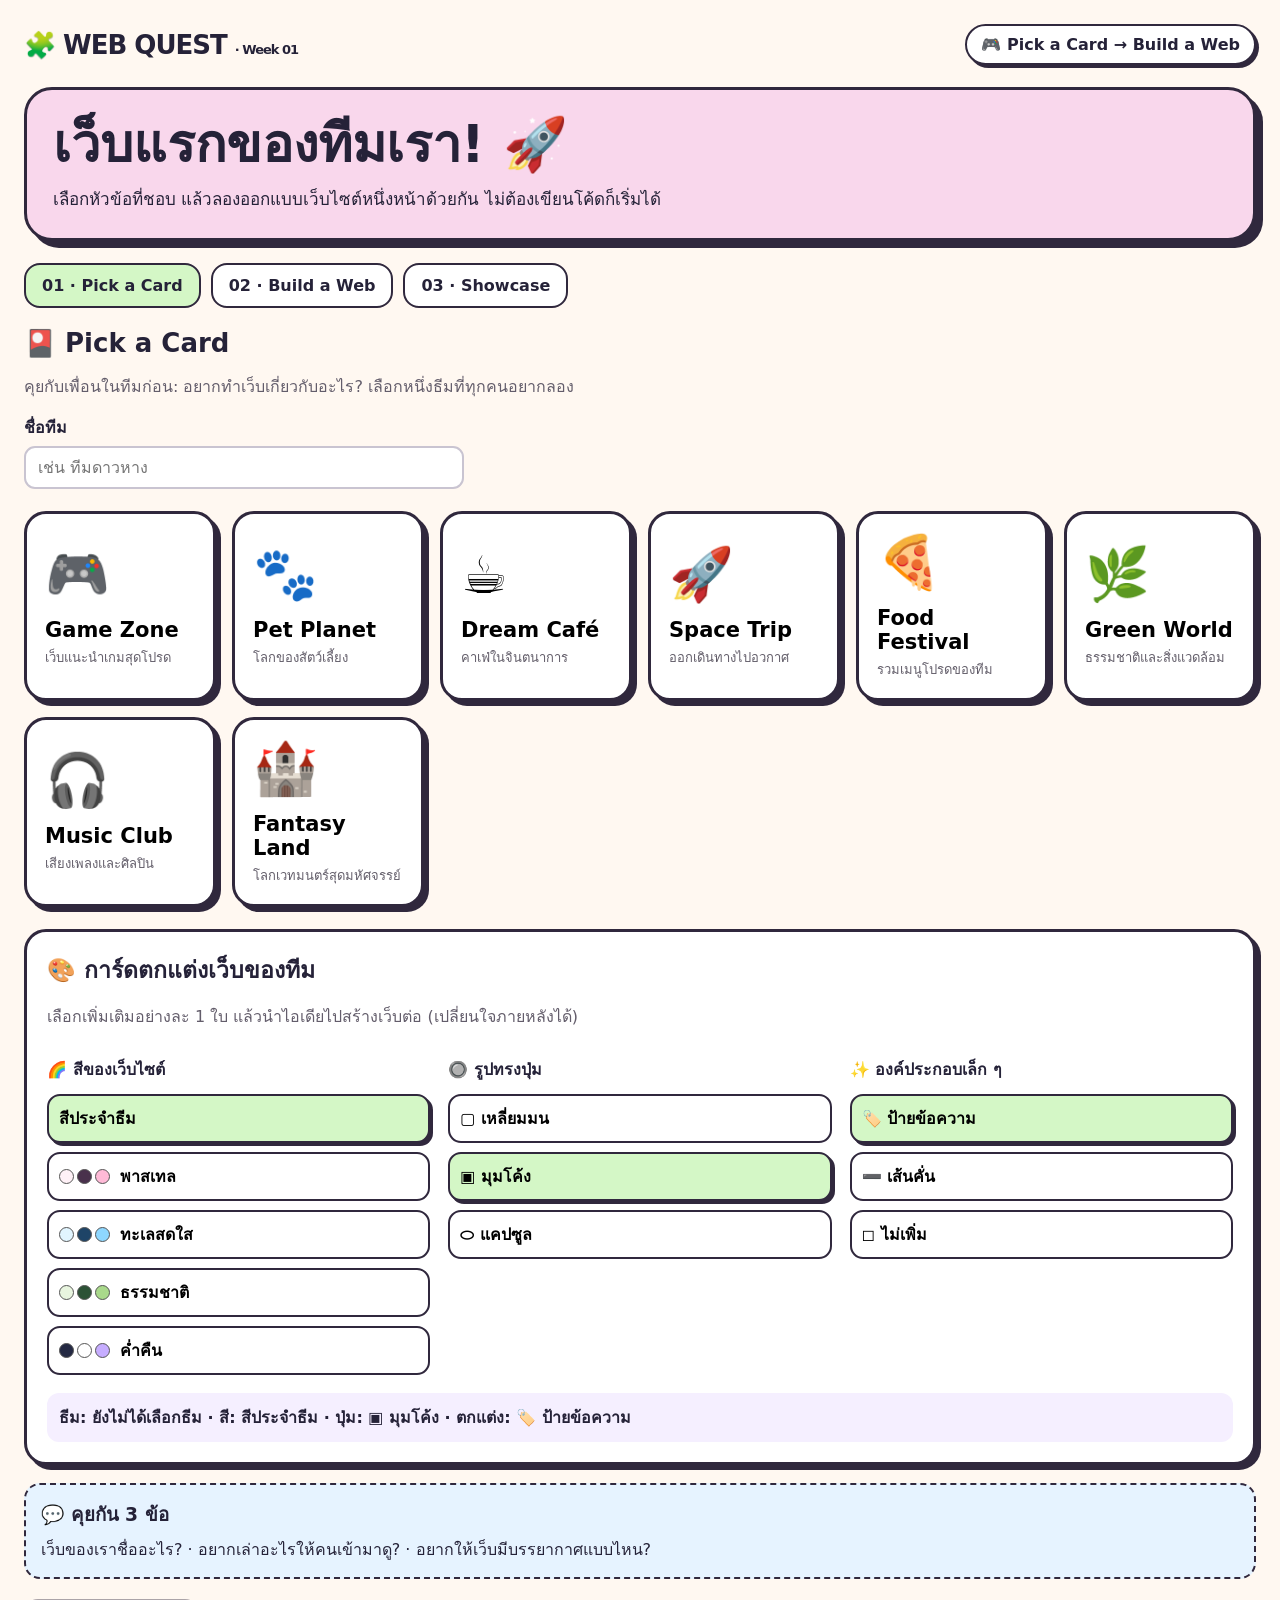
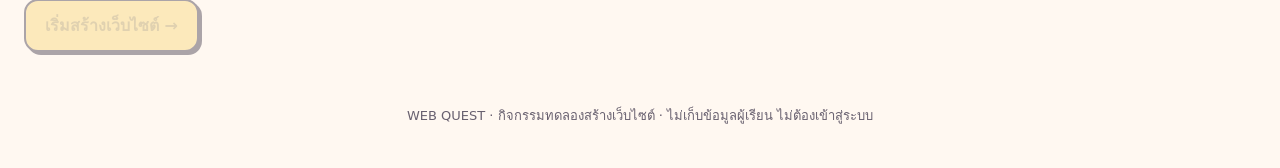
==== index.html @ 7bebd022 "Add files via upload" ====
<!doctype html>
<html lang="th"><head><meta charset="utf-8"><meta name="viewport" content="width=device-width,initial-scale=1"><title>Pick a Card · Build a Web</title><style>
:root{font-family:system-ui,'Segoe UI',Tahoma,sans-serif;color:#252238;background:#fff8f1}*{box-sizing:border-box}body{margin:0}.shell{max-width:1350px;margin:auto;padding:24px}header{display:flex;align-items:center;justify-content:space-between;gap:12px;flex-wrap:wrap}.brand{font-size:26px;font-weight:900;letter-spacing:-1px}.pill{background:#fff;border:2px solid #30283d;border-radius:99px;padding:9px 14px;font-weight:750;box-shadow:3px 3px #30283d}.hero{background:#f9d7ec;border:3px solid #30283d;border-radius:28px;padding:26px;margin:22px 0;box-shadow:7px 7px #30283d}.hero h1{font-size:clamp(30px,5vw,52px);line-height:1.1;margin:0 0 12px}.hero p{margin:0;font-size:17px}.steps{display:flex;gap:10px;flex-wrap:wrap;margin:20px 0}.step{padding:11px 16px;border-radius:16px;border:2px solid #30283d;background:white;font-weight:800}.step.active{background:#d4f7c6}.screen{display:none}.screen.active{display:block}.section-title{font-size:26px;margin:20px 0 8px}.muted{color:#635d6b}.cards{display:grid;grid-template-columns:repeat(auto-fit,minmax(180px,1fr));gap:16px;margin:22px 0}.theme-card{background:#fff;border:3px solid #30283d;border-radius:22px;padding:18px;text-align:left;cursor:pointer;min-height:190px;box-shadow:5px 5px #30283d;transition:transform .15s,box-shadow .15s;font:inherit}.theme-card:hover,.theme-card:focus-visible{transform:translate(-2px,-2px);box-shadow:7px 7px #30283d}.theme-card.selected{background:#d4f7c6;outline:3px solid #8acb70;outline-offset:3px}.theme-emoji{font-size:52px;display:block;margin-bottom:13px}.theme-name{font-size:21px;font-weight:900;display:block}.theme-desc{font-size:13px;color:#625d69;margin-top:5px;display:block}.actions{display:flex;flex-wrap:wrap;gap:12px;margin:20px 0}.btn{font:inherit;font-weight:850;border:2px solid #30283d;background:#fff;border-radius:14px;padding:12px 19px;cursor:pointer;box-shadow:3px 3px #30283d}.btn.primary{background:#f8d36c}.btn:disabled{opacity:.4;cursor:not-allowed}.btn:hover:not(:disabled){transform:translateY(-1px)}.workspace{display:grid;grid-template-columns:minmax(290px,370px) minmax(0,1fr);gap:20px;align-items:start}.panel,.preview-panel{background:white;border:3px solid #30283d;border-radius:22px;padding:20px;box-shadow:5px 5px #30283d}.panel h3,.preview-panel h3{margin:0 0 14px;font-size:22px}.field{margin:13px 0}.field label{font-weight:750;display:block;margin-bottom:6px}.field input,.field textarea,.field select{width:100%;padding:10px 12px;border:2px solid #c9c4d1;border-radius:11px;font:inherit;background:#fff}.field textarea{min-height:72px;resize:vertical}.field input[type=color]{height:45px;padding:3px}.color-grid{display:grid;grid-template-columns:1fr 1fr;gap:10px}.mini-note{font-size:12px;color:#706979}.browser{border:2px solid #30283d;border-radius:16px;overflow:hidden;background:#fff}.browser-top{display:flex;align-items:center;gap:9px;padding:10px 13px;background:#f2eff7;border-bottom:2px solid #30283d}.dots{display:flex;gap:5px}.dots i{width:9px;height:9px;background:#f4a5ae;border:1px solid #30283d;border-radius:50%}.dots i:nth-child(2){background:#f6d36b}.dots i:nth-child(3){background:#b5dfa2}.tab{max-width:65%;overflow:hidden;white-space:nowrap;text-overflow:ellipsis;background:#fff;border:1px solid #c6bfce;padding:5px 12px;border-radius:8px;font-size:12px}.page{min-height:410px;padding:30px;transition:background .2s,color .2s}.page h1{margin:0 0 10px;overflow-wrap:anywhere}.page p{line-height:1.65;overflow-wrap:anywhere}.visual{margin:20px 0;display:grid;place-items:center;min-height:130px;border:2px dashed currentColor;border-radius:18px;background:#ffffff66}.visual .illustration{font-size:70px}.page button{border:0;padding:13px 22px;font:inherit;font-weight:850;cursor:pointer}.toast{min-height:22px;font-size:13px;font-weight:700;margin-top:9px}.challenge{background:#e6f3ff;border:2px dashed #30283d;padding:15px;border-radius:16px;margin:18px 0}.challenge h3{margin:0 0 8px}.challenge p{margin:0}.summary{background:#fff;border:3px solid #30283d;border-radius:22px;padding:22px;box-shadow:5px 5px #30283d}.summary-preview{max-width:750px;margin:20px auto}.tag{display:inline-block;padding:5px 10px;background:#e9d9ff;border:1px solid #30283d;border-radius:99px;font-size:12px;font-weight:800}.footer{margin-top:35px;padding:18px 0;color:#68606f;font-size:13px;text-align:center}.checklist{display:grid;gap:8px;margin:18px 0}.checklist label{background:#fff;border:2px solid #ddd5e3;border-radius:12px;padding:10px 13px;display:flex;gap:10px;align-items:center}.team{max-width:440px}.hidden{display:none!important}@media(max-width:800px){.workspace{grid-template-columns:1fr}.shell{padding:14px}.hero{padding:20px}.page{padding:20px;min-height:320px}}@media print{header,.hero,.steps,.actions,.panel,.footer,.challenge{display:none!important}.workspace{display:block}.preview-panel{box-shadow:none}}
.pick-custom{background:#fff;border:3px solid #30283d;border-radius:22px;padding:20px;box-shadow:5px 5px #30283d;margin:18px 0}.pick-custom h3{font-size:23px;margin:0 0 6px}.pick-custom h4{margin:12px 0}.pick-grid{display:grid;grid-template-columns:repeat(3,minmax(0,1fr));gap:18px}.option-cards{display:grid;gap:9px}.option-card{display:flex;align-items:center;gap:10px;text-align:left;border:2px solid #30283d;background:#fff;border-radius:13px;padding:10px;cursor:pointer;font:inherit;font-weight:700}.option-card.selected{background:#d4f7c6;box-shadow:3px 3px #30283d}.swatches{display:flex;gap:3px}.swatches i{width:15px;height:15px;border-radius:50%;border:1px solid #555}.pick-summary{background:#f5efff;border-radius:12px;padding:12px;font-weight:750;margin:18px 0 0}.tiny-deco{display:inline-block;margin-top:12px;padding:6px 12px;border:2px solid currentColor;border-radius:99px;font-size:13px;font-weight:800}.tiny-divider{border:0;border-top:3px dashed currentColor;margin:16px 0;opacity:.55}@media(max-width:760px){.pick-grid{grid-template-columns:1fr}}
</style></head><body><div class="shell"><header><div class="brand">🧩 WEB QUEST <span style="font-size:13px;font-weight:700">· Week 01</span></div><div class="pill">🎮 Pick a Card → Build a Web</div></header><div class="hero"><h1>เว็บแรกของทีมเรา! 🚀</h1><p>เลือกหัวข้อที่ชอบ แล้วลองออกแบบเว็บไซต์หนึ่งหน้าด้วยกัน ไม่ต้องเขียนโค้ดก็เริ่มได้</p></div><nav class="steps" aria-label="ขั้นตอน"><span class="step active" id="s1">01 · Pick a Card</span><span class="step" id="s2">02 · Build a Web</span><span class="step" id="s3">03 · Showcase</span></nav>
<section id="pick" class="screen active"><h2 class="section-title">🎴 Pick a Card</h2><p class="muted">คุยกับเพื่อนในทีมก่อน: อยากทำเว็บเกี่ยวกับอะไร? เลือกหนึ่งธีมที่ทุกคนอยากลอง</p><div class="field team"><label for="team">ชื่อทีม</label><input id="team" placeholder="เช่น ทีมดาวหาง"></div><div id="cards" class="cards"></div><div class="pick-custom"><h3>🎨 การ์ดตกแต่งเว็บของทีม</h3><p class="muted">เลือกเพิ่มเติมอย่างละ 1 ใบ แล้วนำไอเดียไปสร้างเว็บต่อ (เปลี่ยนใจภายหลังได้)</p><div class="pick-grid"><div><h4>🌈 สีของเว็บไซต์</h4><div id="paletteCards" class="option-cards"></div></div><div><h4>🔘 รูปทรงปุ่ม</h4><div id="shapeCards" class="option-cards"></div></div><div><h4>✨ องค์ประกอบเล็ก ๆ</h4><div id="elementCards" class="option-cards"></div></div></div><p id="pickSummary" class="pick-summary" aria-live="polite">เลือกธีมหลักเพื่อเริ่มออกแบบกันเลย!</p></div><div class="challenge"><h3>💬 คุยกัน 3 ข้อ</h3><p>เว็บของเราชื่ออะไร? · อยากเล่าอะไรให้คนเข้ามาดู? · อยากให้เว็บมีบรรยากาศแบบไหน?</p></div><div class="actions"><button id="start" class="btn primary" disabled>เริ่มสร้างเว็บไซต์ →</button></div></section>
<section id="build" class="screen"><h2 class="section-title">🛠️ Build a Web</h2><p class="muted">ลองปรับค่าทางซ้าย แล้วดูเว็บไซต์เปลี่ยนทางขวาทันที ทำงานร่วมกันได้เลย!</p><div class="workspace"><div class="panel"><h3>🎨 ปรับแต่งเว็บไซต์</h3><div class="field"><label for="siteTitle">ชื่อเว็บไซต์ (ชื่อแท็บ)</label><input id="siteTitle" maxlength="70"></div><div class="field"><label for="heading">หัวข้อใหญ่บนหน้าเว็บ</label><input id="heading" maxlength="100"></div><div class="field"><label for="description">ข้อความแนะนำ</label><textarea id="description" maxlength="450"></textarea></div><div class="field"><label for="imageChoice">ภาพประกอบ</label><select id="imageChoice"></select><div class="mini-note">ใช้ภาพสัญลักษณ์ที่เตรียมไว้ในระบบ เปิดได้แม้ไม่มีอินเทอร์เน็ต</div></div><div class="field"><label for="buttonText">ข้อความบนปุ่ม</label><input id="buttonText" maxlength="35"></div><div class="field"><label for="buttonMessage">ข้อความเมื่อกดปุ่ม</label><input id="buttonMessage" maxlength="120"></div><div class="color-grid"><div class="field"><label for="bgColor">สีพื้นหลัง</label><input id="bgColor" type="color"></div><div class="field"><label for="textColor">สีข้อความ</label><input id="textColor" type="color"></div><div class="field"><label for="buttonColor">สีปุ่ม</label><input id="buttonColor" type="color"></div><div class="field"><label for="fontSize">ขนาดหัวข้อ</label><select id="fontSize"><option value="28">เล็ก</option><option value="38">กลาง</option><option value="50">ใหญ่</option></select></div></div><div class="field"><label for="align">จัดตำแหน่งข้อความ</label><select id="align"><option value="left">ชิดซ้าย</option><option value="center">กึ่งกลาง</option><option value="right">ชิดขวา</option></select></div><div class="field"><label for="roundness">รูปทรงปุ่ม</label><select id="roundness"><option value="5">เหลี่ยมมนเล็กน้อย</option><option value="14">มน</option><option value="99">แคปซูล</option></select></div><div class="field"><label for="showImage"><input type="checkbox" id="showImage" checked style="width:auto"> แสดงภาพประกอบ</label></div><div class="field"><label for="showButton"><input type="checkbox" id="showButton" checked style="width:auto"> แสดงปุ่ม</label></div></div><div class="preview-panel"><h3>👀 Live Preview</h3><div class="browser"><div class="browser-top"><span class="dots"><i></i><i></i><i></i></span><span id="tab" class="tab">My Website</span></div><div class="page" id="page"><h1 id="viewHeading"></h1><p id="viewDescription"></p><div id="extraElement"></div><div class="visual" id="visual"><span id="illustration" class="illustration"></span></div><button id="viewButton" type="button"></button><div class="toast" id="toast" role="status"></div></div></div><div class="challenge"><h3>🧠 ลองสังเกต</h3><p>ชื่อแท็บกับหัวข้อใหญ่ต่างกันอย่างไร? · เปลี่ยนสีพื้นหลังแล้วอะไรเปลี่ยน? · ปุ่มทำอะไรได้บ้าง?</p></div><div class="actions"><button class="btn" id="backPick">← เปลี่ยนธีม</button><button class="btn" id="reset">↺ เริ่มค่าธีมใหม่</button><button class="btn primary" id="showcase">พร้อม Showcase →</button></div></div></div></section>
<section id="share" class="screen"><h2 class="section-title">🎉 Showcase Time!</h2><p class="muted">ถึงเวลาให้เพื่อน ๆ ดูเว็บของทีมเราแล้ว</p><div class="summary"><span class="tag" id="teamBadge"></span><h2 id="shareTitle"></h2><p>ชวนทีมอื่นมาดูผลงาน และลองกดปุ่มบนเว็บของเรา!</p><div class="summary-preview" id="sharePreview"></div><div class="checklist"><label><input type="checkbox"> เราบอกได้ว่าเว็บของเราทำเกี่ยวกับอะไร</label><label><input type="checkbox"> เราลองเปลี่ยนข้อความ สี และภาพแล้ว</label><label><input type="checkbox"> เรารู้ว่าชื่อแท็บกับหัวข้อบนเว็บไม่ใช่สิ่งเดียวกัน</label><label><input type="checkbox"> เราได้ดูผลงานของเพื่อนอย่างน้อยหนึ่งทีม</label></div><div class="actions"><button id="backBuild" class="btn">← กลับไปแก้เว็บ</button><button id="restart" class="btn primary">เริ่มทีมใหม่ ↺</button></div></div></section><footer class="footer">WEB QUEST · กิจกรรมทดลองสร้างเว็บไซต์ · ไม่เก็บข้อมูลผู้เรียน ไม่ต้องเข้าสู่ระบบ</footer></div><script>
'use strict';
const themes=[{id:'game',name:'Game Zone',emoji:'🎮',desc:'เว็บแนะนำเกมสุดโปรด',title:'Pixel Playground',heading:'Welcome to Game Zone!',description:'มารู้จักเกมที่พวกเราชอบกันเถอะ',bg:'#e9e4ff',text:'#302456',button:'#ffcf69',images:['🎮','🕹️','👾','🏆']},{id:'pet',name:'Pet Planet',emoji:'🐾',desc:'โลกของสัตว์เลี้ยง',title:'Pet Planet',heading:'Hello, Pet Lovers!',description:'พบกับเพื่อนตัวน้อยสุดน่ารักของเรา',bg:'#fff1d8',text:'#523c31',button:'#f5b2c9',images:['🐱','🐶','🐰','🐹']},{id:'cafe',name:'Dream Café',emoji:'☕',desc:'คาเฟ่ในจินตนาการ',title:'Dream Café',heading:'Welcome to Our Café',description:'เครื่องดื่มอร่อยและมุมพักผ่อนแสนอบอุ่น',bg:'#f7e6db',text:'#51362e',button:'#d6a879',images:['☕','🍰','🧋','🥐']},{id:'space',name:'Space Trip',emoji:'🚀',desc:'ออกเดินทางไปอวกาศ',title:'Galaxy Explorer',heading:'Explore the Universe',description:'ออกเดินทางไปค้นพบดาวเคราะห์และกาแล็กซี',bg:'#e0e9ff',text:'#242d5a',button:'#b5c6ff',images:['🚀','🪐','🌙','👽']},{id:'food',name:'Food Festival',emoji:'🍕',desc:'รวมเมนูโปรดของทีม',title:'Yummy World',heading:'Food Makes Us Happy!',description:'มาดูเมนูโปรดของพวกเรากัน',bg:'#fff0d9',text:'#583323',button:'#ffb78b',images:['🍕','🍔','🍜','🍣']},{id:'nature',name:'Green World',emoji:'🌿',desc:'ธรรมชาติและสิ่งแวดล้อม',title:'Green World',heading:'Love Our Planet',description:'เรื่องเล็ก ๆ ที่ช่วยดูแลโลกของเราได้',bg:'#e5f4dc',text:'#234a32',button:'#b7dfa1',images:['🌿','🌻','🌳','🦋']},{id:'music',name:'Music Club',emoji:'🎧',desc:'เสียงเพลงและศิลปิน',title:'Music Club',heading:'Feel the Music!',description:'เพลย์ลิสต์เพลงโปรดของพวกเรา',bg:'#ffe2f0',text:'#5a2447',button:'#e5b0fa',images:['🎧','🎸','🎤','🎹']},{id:'fantasy',name:'Fantasy Land',emoji:'🏰',desc:'โลกเวทมนตร์สุดมหัศจรรย์',title:'Magic Kingdom',heading:'Enter a Magical World',description:'ยินดีต้อนรับสู่อาณาจักรแห่งจินตนาการ',bg:'#efe4ff',text:'#402a62',button:'#f7d88e',images:['🏰','🐉','🪄','🦄']}];
let selected=null;let pickedPalette='original',pickedShape='14',pickedElement='badge';const palettes=[{id:'original',label:'สีประจำธีม',colors:[]},{id:'pastel',label:'พาสเทล',colors:['#fff1f7','#49314c','#ffbad7']},{id:'ocean',label:'ทะเลสดใส',colors:['#e1f5ff','#1e4467','#8ed7ff']},{id:'forest',label:'ธรรมชาติ',colors:['#e8f5df','#2c5236','#a9d98b']},{id:'night',label:'ค่ำคืน',colors:['#242943','#ffffff','#c6adff']}];const shapes=[{id:'5',label:'▢ เหลี่ยมมน'},{id:'14',label:'▣ มุมโค้ง'},{id:'99',label:'⬭ แคปซูล'}];const elements=[{id:'badge',label:'🏷️ ป้ายข้อความ'},{id:'divider',label:'➖ เส้นคั่น'},{id:'none',label:'◻️ ไม่เพิ่ม'}];const $=id=>document.getElementById(id);const fields=['siteTitle','heading','description','imageChoice','buttonText','buttonMessage','bgColor','textColor','buttonColor','fontSize','align','roundness','showImage','showButton'];
function navigate(id){for(const name of ['pick','build','share'])$(name).classList.toggle('active',name===id);['s1','s2','s3'].forEach((s,i)=>$(s).classList.toggle('active',['pick','build','share'][i]===id));window.scrollTo({top:0,behavior:'instant'});}function choose(id){selected=themes.find(t=>t.id===id);document.querySelectorAll('.theme-card').forEach(el=>{const on=el.dataset.id===id;el.classList.toggle('selected',on);el.setAttribute('aria-pressed',String(on))});$('start').disabled=false;updatePickSummary();}
for(const theme of themes){const b=document.createElement('button');b.className='theme-card';b.dataset.id=theme.id;b.type='button';b.setAttribute('aria-pressed','false');const em=document.createElement('span');em.className='theme-emoji';em.textContent=theme.emoji;const name=document.createElement('span');name.className='theme-name';name.textContent=theme.name;const desc=document.createElement('span');desc.className='theme-desc';desc.textContent=theme.desc;b.append(em,name,desc);b.addEventListener('click',()=>choose(theme.id));$('cards').append(b)}
function makeOptionCards(id,items,selectedValue,handler){const host=$(id);items.forEach(item=>{const b=document.createElement('button');b.type='button';b.className='option-card';b.dataset.choice=item.id;b.setAttribute('aria-pressed',String(item.id===selectedValue));if(item.colors?.length){const sw=document.createElement('span');sw.className='swatches';item.colors.forEach(c=>{const dot=document.createElement('i');dot.style.backgroundColor=c;sw.append(dot)});b.append(sw)}b.append(document.createTextNode(item.label));b.addEventListener('click',()=>{handler(item.id);host.querySelectorAll('button').forEach(x=>{const on=x.dataset.choice===item.id;x.classList.toggle('selected',on);x.setAttribute('aria-pressed',String(on))});updatePickSummary()});host.append(b)});host.querySelector(`[data-choice="${selectedValue}"]`)?.classList.add('selected')}
function updatePickSummary(){const t=selected?.name||'ยังไม่ได้เลือกธีม';$('pickSummary').textContent=`ธีม: ${t}  ·  สี: ${palettes.find(p=>p.id===pickedPalette).label}  ·  ปุ่ม: ${shapes.find(p=>p.id===pickedShape).label}  ·  ตกแต่ง: ${elements.find(p=>p.id===pickedElement).label}`}
makeOptionCards('paletteCards',palettes,pickedPalette,v=>pickedPalette=v);makeOptionCards('shapeCards',shapes,pickedShape,v=>pickedShape=v);makeOptionCards('elementCards',elements,pickedElement,v=>pickedElement=v);updatePickSummary();
function initTheme(){const t=selected;if(!t)return;const vals={siteTitle:t.title,heading:t.heading,description:t.description,buttonText:'คลิกดูสิ!',buttonMessage:'ยินดีต้อนรับสู่เว็บไซต์ของเรา 🎉',bgColor:t.bg,textColor:t.text,buttonColor:t.button,fontSize:'38',align:'center',roundness:pickedShape};if(pickedPalette!=='original'){const pal=palettes.find(p=>p.id===pickedPalette);vals.bgColor=pal.colors[0];vals.textColor=pal.colors[1];vals.buttonColor=pal.colors[2]}for(const [k,v]of Object.entries(vals))$(k).value=v;$('showImage').checked=true;$('showButton').checked=true;$('imageChoice').replaceChildren();t.images.forEach((im,i)=>{const o=document.createElement('option');o.value=im;o.textContent=im+' ภาพที่ '+(i+1);$('imageChoice').append(o)});render()}
function render(){const text=$('textColor').value;const page=$('page');page.style.backgroundColor=$('bgColor').value;page.style.color=text;page.style.textAlign=$('align').value;$('tab').textContent=$('siteTitle').value||'Untitled';$('viewHeading').textContent=$('heading').value;$('viewHeading').style.fontSize=$('fontSize').value+'px';$('viewDescription').textContent=$('description').value;$('illustration').textContent=$('imageChoice').value;$('visual').classList.toggle('hidden',!$('showImage').checked);const button=$('viewButton');button.textContent=$('buttonText').value||'ปุ่ม';button.style.backgroundColor=$('buttonColor').value;button.style.color='#242238';button.style.borderRadius=$('roundness').value+'px';button.classList.toggle('hidden',!$('showButton').checked);const extra=$('extraElement');extra.replaceChildren();if(pickedElement==='badge'){const badge=document.createElement('span');badge.className='tiny-deco';badge.textContent='✨ เว็บไซต์ของทีมเรา';extra.append(badge)}else if(pickedElement==='divider'){const hr=document.createElement('hr');hr.className='tiny-divider';extra.append(hr)}$('toast').textContent=''}
fields.forEach(id=>$(id).addEventListener('input',render));$('viewButton').addEventListener('click',()=>{$('toast').textContent=$('buttonMessage').value||'คุณกดปุ่มแล้ว!'});$('start').addEventListener('click',()=>{if(!selected)return;initTheme();navigate('build')});$('backPick').addEventListener('click',()=>navigate('pick'));$('reset').addEventListener('click',initTheme);$('showcase').addEventListener('click',()=>{const browser=document.querySelector('#build .browser').cloneNode(true);browser.querySelector('#toast').textContent='';browser.querySelector('button').addEventListener('click',()=>{browser.querySelector('#toast').textContent=$('buttonMessage').value||'คุณกดปุ่มแล้ว!'});$('sharePreview').replaceChildren(browser);$('teamBadge').textContent=($('team').value.trim()||'ทีมของเรา')+' · '+selected.name;$('shareTitle').textContent=$('heading').value||'เว็บไซต์ของเรา';navigate('share')});$('backBuild').addEventListener('click',()=>navigate('build'));$('restart').addEventListener('click',()=>{selected=null;$('team').value='';$('start').disabled=true;document.querySelectorAll('.theme-card').forEach(b=>{b.classList.remove('selected');b.setAttribute('aria-pressed','false')});document.querySelectorAll('.checklist input').forEach(c=>c.checked=false);navigate('pick')});
</script></body></html>
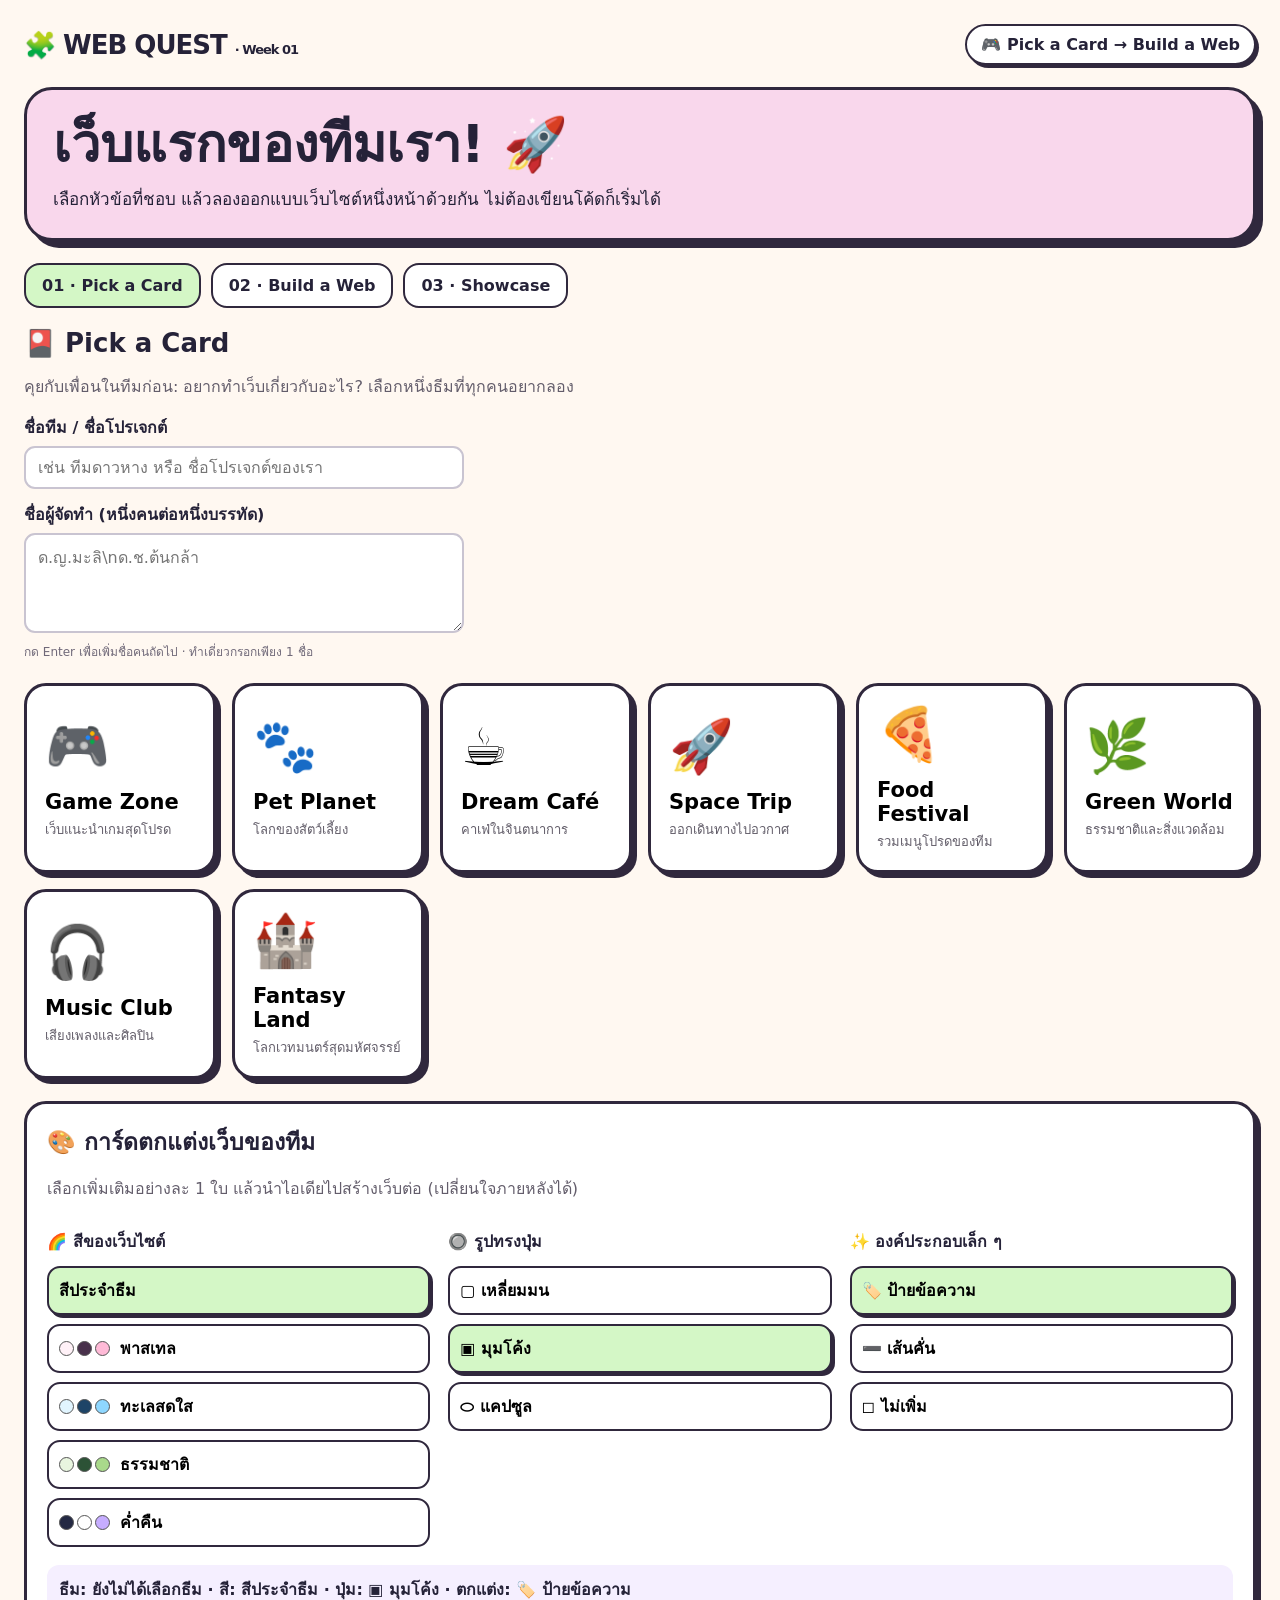
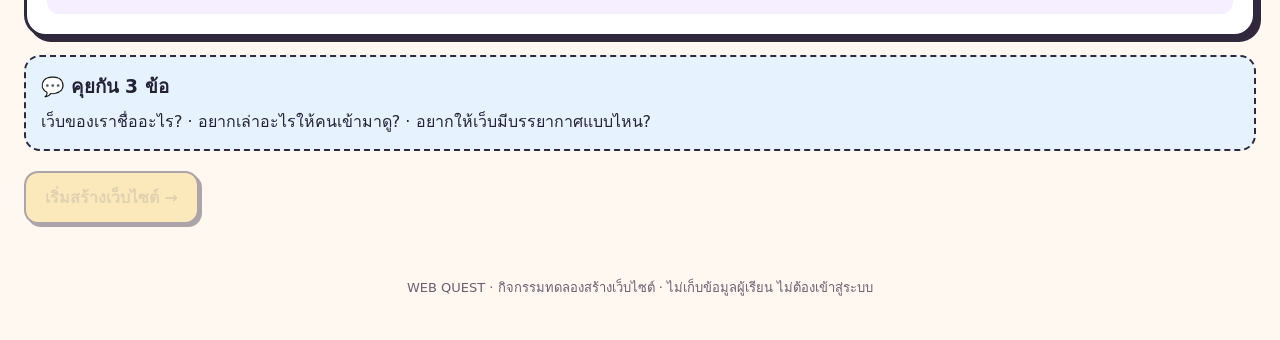
==== commit 0e234e71: "Update index.html" ====
--- a/index.html
+++ b/index.html
@@ -1,20 +1,43 @@
-<!doctype html>
-<html lang="th"><head><meta charset="utf-8"><meta name="viewport" content="width=device-width,initial-scale=1"><title>Pick a Card · Build a Web</title><style>
-:root{font-family:system-ui,'Segoe UI',Tahoma,sans-serif;color:#252238;background:#fff8f1}*{box-sizing:border-box}body{margin:0}.shell{max-width:1350px;margin:auto;padding:24px}header{display:flex;align-items:center;justify-content:space-between;gap:12px;flex-wrap:wrap}.brand{font-size:26px;font-weight:900;letter-spacing:-1px}.pill{background:#fff;border:2px solid #30283d;border-radius:99px;padding:9px 14px;font-weight:750;box-shadow:3px 3px #30283d}.hero{background:#f9d7ec;border:3px solid #30283d;border-radius:28px;padding:26px;margin:22px 0;box-shadow:7px 7px #30283d}.hero h1{font-size:clamp(30px,5vw,52px);line-height:1.1;margin:0 0 12px}.hero p{margin:0;font-size:17px}.steps{display:flex;gap:10px;flex-wrap:wrap;margin:20px 0}.step{padding:11px 16px;border-radius:16px;border:2px solid #30283d;background:white;font-weight:800}.step.active{background:#d4f7c6}.screen{display:none}.screen.active{display:block}.section-title{font-size:26px;margin:20px 0 8px}.muted{color:#635d6b}.cards{display:grid;grid-template-columns:repeat(auto-fit,minmax(180px,1fr));gap:16px;margin:22px 0}.theme-card{background:#fff;border:3px solid #30283d;border-radius:22px;padding:18px;text-align:left;cursor:pointer;min-height:190px;box-shadow:5px 5px #30283d;transition:transform .15s,box-shadow .15s;font:inherit}.theme-card:hover,.theme-card:focus-visible{transform:translate(-2px,-2px);box-shadow:7px 7px #30283d}.theme-card.selected{background:#d4f7c6;outline:3px solid #8acb70;outline-offset:3px}.theme-emoji{font-size:52px;display:block;margin-bottom:13px}.theme-name{font-size:21px;font-weight:900;display:block}.theme-desc{font-size:13px;color:#625d69;margin-top:5px;display:block}.actions{display:flex;flex-wrap:wrap;gap:12px;margin:20px 0}.btn{font:inherit;font-weight:850;border:2px solid #30283d;background:#fff;border-radius:14px;padding:12px 19px;cursor:pointer;box-shadow:3px 3px #30283d}.btn.primary{background:#f8d36c}.btn:disabled{opacity:.4;cursor:not-allowed}.btn:hover:not(:disabled){transform:translateY(-1px)}.workspace{display:grid;grid-template-columns:minmax(290px,370px) minmax(0,1fr);gap:20px;align-items:start}.panel,.preview-panel{background:white;border:3px solid #30283d;border-radius:22px;padding:20px;box-shadow:5px 5px #30283d}.panel h3,.preview-panel h3{margin:0 0 14px;font-size:22px}.field{margin:13px 0}.field label{font-weight:750;display:block;margin-bottom:6px}.field input,.field textarea,.field select{width:100%;padding:10px 12px;border:2px solid #c9c4d1;border-radius:11px;font:inherit;background:#fff}.field textarea{min-height:72px;resize:vertical}.field input[type=color]{height:45px;padding:3px}.color-grid{display:grid;grid-template-columns:1fr 1fr;gap:10px}.mini-note{font-size:12px;color:#706979}.browser{border:2px solid #30283d;border-radius:16px;overflow:hidden;background:#fff}.browser-top{display:flex;align-items:center;gap:9px;padding:10px 13px;background:#f2eff7;border-bottom:2px solid #30283d}.dots{display:flex;gap:5px}.dots i{width:9px;height:9px;background:#f4a5ae;border:1px solid #30283d;border-radius:50%}.dots i:nth-child(2){background:#f6d36b}.dots i:nth-child(3){background:#b5dfa2}.tab{max-width:65%;overflow:hidden;white-space:nowrap;text-overflow:ellipsis;background:#fff;border:1px solid #c6bfce;padding:5px 12px;border-radius:8px;font-size:12px}.page{min-height:410px;padding:30px;transition:background .2s,color .2s}.page h1{margin:0 0 10px;overflow-wrap:anywhere}.page p{line-height:1.65;overflow-wrap:anywhere}.visual{margin:20px 0;display:grid;place-items:center;min-height:130px;border:2px dashed currentColor;border-radius:18px;background:#ffffff66}.visual .illustration{font-size:70px}.page button{border:0;padding:13px 22px;font:inherit;font-weight:850;cursor:pointer}.toast{min-height:22px;font-size:13px;font-weight:700;margin-top:9px}.challenge{background:#e6f3ff;border:2px dashed #30283d;padding:15px;border-radius:16px;margin:18px 0}.challenge h3{margin:0 0 8px}.challenge p{margin:0}.summary{background:#fff;border:3px solid #30283d;border-radius:22px;padding:22px;box-shadow:5px 5px #30283d}.summary-preview{max-width:750px;margin:20px auto}.tag{display:inline-block;padding:5px 10px;background:#e9d9ff;border:1px solid #30283d;border-radius:99px;font-size:12px;font-weight:800}.footer{margin-top:35px;padding:18px 0;color:#68606f;font-size:13px;text-align:center}.checklist{display:grid;gap:8px;margin:18px 0}.checklist label{background:#fff;border:2px solid #ddd5e3;border-radius:12px;padding:10px 13px;display:flex;gap:10px;align-items:center}.team{max-width:440px}.hidden{display:none!important}@media(max-width:800px){.workspace{grid-template-columns:1fr}.shell{padding:14px}.hero{padding:20px}.page{padding:20px;min-height:320px}}@media print{header,.hero,.steps,.actions,.panel,.footer,.challenge{display:none!important}.workspace{display:block}.preview-panel{box-shadow:none}}
-.pick-custom{background:#fff;border:3px solid #30283d;border-radius:22px;padding:20px;box-shadow:5px 5px #30283d;margin:18px 0}.pick-custom h3{font-size:23px;margin:0 0 6px}.pick-custom h4{margin:12px 0}.pick-grid{display:grid;grid-template-columns:repeat(3,minmax(0,1fr));gap:18px}.option-cards{display:grid;gap:9px}.option-card{display:flex;align-items:center;gap:10px;text-align:left;border:2px solid #30283d;background:#fff;border-radius:13px;padding:10px;cursor:pointer;font:inherit;font-weight:700}.option-card.selected{background:#d4f7c6;box-shadow:3px 3px #30283d}.swatches{display:flex;gap:3px}.swatches i{width:15px;height:15px;border-radius:50%;border:1px solid #555}.pick-summary{background:#f5efff;border-radius:12px;padding:12px;font-weight:750;margin:18px 0 0}.tiny-deco{display:inline-block;margin-top:12px;padding:6px 12px;border:2px solid currentColor;border-radius:99px;font-size:13px;font-weight:800}.tiny-divider{border:0;border-top:3px dashed currentColor;margin:16px 0;opacity:.55}@media(max-width:760px){.pick-grid{grid-template-columns:1fr}}
-</style></head><body><div class="shell"><header><div class="brand">🧩 WEB QUEST <span style="font-size:13px;font-weight:700">· Week 01</span></div><div class="pill">🎮 Pick a Card → Build a Web</div></header><div class="hero"><h1>เว็บแรกของทีมเรา! 🚀</h1><p>เลือกหัวข้อที่ชอบ แล้วลองออกแบบเว็บไซต์หนึ่งหน้าด้วยกัน ไม่ต้องเขียนโค้ดก็เริ่มได้</p></div><nav class="steps" aria-label="ขั้นตอน"><span class="step active" id="s1">01 · Pick a Card</span><span class="step" id="s2">02 · Build a Web</span><span class="step" id="s3">03 · Showcase</span></nav>
-<section id="pick" class="screen active"><h2 class="section-title">🎴 Pick a Card</h2><p class="muted">คุยกับเพื่อนในทีมก่อน: อยากทำเว็บเกี่ยวกับอะไร? เลือกหนึ่งธีมที่ทุกคนอยากลอง</p><div class="field team"><label for="team">ชื่อทีม</label><input id="team" placeholder="เช่น ทีมดาวหาง"></div><div id="cards" class="cards"></div><div class="pick-custom"><h3>🎨 การ์ดตกแต่งเว็บของทีม</h3><p class="muted">เลือกเพิ่มเติมอย่างละ 1 ใบ แล้วนำไอเดียไปสร้างเว็บต่อ (เปลี่ยนใจภายหลังได้)</p><div class="pick-grid"><div><h4>🌈 สีของเว็บไซต์</h4><div id="paletteCards" class="option-cards"></div></div><div><h4>🔘 รูปทรงปุ่ม</h4><div id="shapeCards" class="option-cards"></div></div><div><h4>✨ องค์ประกอบเล็ก ๆ</h4><div id="elementCards" class="option-cards"></div></div></div><p id="pickSummary" class="pick-summary" aria-live="polite">เลือกธีมหลักเพื่อเริ่มออกแบบกันเลย!</p></div><div class="challenge"><h3>💬 คุยกัน 3 ข้อ</h3><p>เว็บของเราชื่ออะไร? · อยากเล่าอะไรให้คนเข้ามาดู? · อยากให้เว็บมีบรรยากาศแบบไหน?</p></div><div class="actions"><button id="start" class="btn primary" disabled>เริ่มสร้างเว็บไซต์ →</button></div></section>
-<section id="build" class="screen"><h2 class="section-title">🛠️ Build a Web</h2><p class="muted">ลองปรับค่าทางซ้าย แล้วดูเว็บไซต์เปลี่ยนทางขวาทันที ทำงานร่วมกันได้เลย!</p><div class="workspace"><div class="panel"><h3>🎨 ปรับแต่งเว็บไซต์</h3><div class="field"><label for="siteTitle">ชื่อเว็บไซต์ (ชื่อแท็บ)</label><input id="siteTitle" maxlength="70"></div><div class="field"><label for="heading">หัวข้อใหญ่บนหน้าเว็บ</label><input id="heading" maxlength="100"></div><div class="field"><label for="description">ข้อความแนะนำ</label><textarea id="description" maxlength="450"></textarea></div><div class="field"><label for="imageChoice">ภาพประกอบ</label><select id="imageChoice"></select><div class="mini-note">ใช้ภาพสัญลักษณ์ที่เตรียมไว้ในระบบ เปิดได้แม้ไม่มีอินเทอร์เน็ต</div></div><div class="field"><label for="buttonText">ข้อความบนปุ่ม</label><input id="buttonText" maxlength="35"></div><div class="field"><label for="buttonMessage">ข้อความเมื่อกดปุ่ม</label><input id="buttonMessage" maxlength="120"></div><div class="color-grid"><div class="field"><label for="bgColor">สีพื้นหลัง</label><input id="bgColor" type="color"></div><div class="field"><label for="textColor">สีข้อความ</label><input id="textColor" type="color"></div><div class="field"><label for="buttonColor">สีปุ่ม</label><input id="buttonColor" type="color"></div><div class="field"><label for="fontSize">ขนาดหัวข้อ</label><select id="fontSize"><option value="28">เล็ก</option><option value="38">กลาง</option><option value="50">ใหญ่</option></select></div></div><div class="field"><label for="align">จัดตำแหน่งข้อความ</label><select id="align"><option value="left">ชิดซ้าย</option><option value="center">กึ่งกลาง</option><option value="right">ชิดขวา</option></select></div><div class="field"><label for="roundness">รูปทรงปุ่ม</label><select id="roundness"><option value="5">เหลี่ยมมนเล็กน้อย</option><option value="14">มน</option><option value="99">แคปซูล</option></select></div><div class="field"><label for="showImage"><input type="checkbox" id="showImage" checked style="width:auto"> แสดงภาพประกอบ</label></div><div class="field"><label for="showButton"><input type="checkbox" id="showButton" checked style="width:auto"> แสดงปุ่ม</label></div></div><div class="preview-panel"><h3>👀 Live Preview</h3><div class="browser"><div class="browser-top"><span class="dots"><i></i><i></i><i></i></span><span id="tab" class="tab">My Website</span></div><div class="page" id="page"><h1 id="viewHeading"></h1><p id="viewDescription"></p><div id="extraElement"></div><div class="visual" id="visual"><span id="illustration" class="illustration"></span></div><button id="viewButton" type="button"></button><div class="toast" id="toast" role="status"></div></div></div><div class="challenge"><h3>🧠 ลองสังเกต</h3><p>ชื่อแท็บกับหัวข้อใหญ่ต่างกันอย่างไร? · เปลี่ยนสีพื้นหลังแล้วอะไรเปลี่ยน? · ปุ่มทำอะไรได้บ้าง?</p></div><div class="actions"><button class="btn" id="backPick">← เปลี่ยนธีม</button><button class="btn" id="reset">↺ เริ่มค่าธีมใหม่</button><button class="btn primary" id="showcase">พร้อม Showcase →</button></div></div></div></section>
-<section id="share" class="screen"><h2 class="section-title">🎉 Showcase Time!</h2><p class="muted">ถึงเวลาให้เพื่อน ๆ ดูเว็บของทีมเราแล้ว</p><div class="summary"><span class="tag" id="teamBadge"></span><h2 id="shareTitle"></h2><p>ชวนทีมอื่นมาดูผลงาน และลองกดปุ่มบนเว็บของเรา!</p><div class="summary-preview" id="sharePreview"></div><div class="checklist"><label><input type="checkbox"> เราบอกได้ว่าเว็บของเราทำเกี่ยวกับอะไร</label><label><input type="checkbox"> เราลองเปลี่ยนข้อความ สี และภาพแล้ว</label><label><input type="checkbox"> เรารู้ว่าชื่อแท็บกับหัวข้อบนเว็บไม่ใช่สิ่งเดียวกัน</label><label><input type="checkbox"> เราได้ดูผลงานของเพื่อนอย่างน้อยหนึ่งทีม</label></div><div class="actions"><button id="backBuild" class="btn">← กลับไปแก้เว็บ</button><button id="restart" class="btn primary">เริ่มทีมใหม่ ↺</button></div></div></section><footer class="footer">WEB QUEST · กิจกรรมทดลองสร้างเว็บไซต์ · ไม่เก็บข้อมูลผู้เรียน ไม่ต้องเข้าสู่ระบบ</footer></div><script>
-'use strict';
-const themes=[{id:'game',name:'Game Zone',emoji:'🎮',desc:'เว็บแนะนำเกมสุดโปรด',title:'Pixel Playground',heading:'Welcome to Game Zone!',description:'มารู้จักเกมที่พวกเราชอบกันเถอะ',bg:'#e9e4ff',text:'#302456',button:'#ffcf69',images:['🎮','🕹️','👾','🏆']},{id:'pet',name:'Pet Planet',emoji:'🐾',desc:'โลกของสัตว์เลี้ยง',title:'Pet Planet',heading:'Hello, Pet Lovers!',description:'พบกับเพื่อนตัวน้อยสุดน่ารักของเรา',bg:'#fff1d8',text:'#523c31',button:'#f5b2c9',images:['🐱','🐶','🐰','🐹']},{id:'cafe',name:'Dream Café',emoji:'☕',desc:'คาเฟ่ในจินตนาการ',title:'Dream Café',heading:'Welcome to Our Café',description:'เครื่องดื่มอร่อยและมุมพักผ่อนแสนอบอุ่น',bg:'#f7e6db',text:'#51362e',button:'#d6a879',images:['☕','🍰','🧋','🥐']},{id:'space',name:'Space Trip',emoji:'🚀',desc:'ออกเดินทางไปอวกาศ',title:'Galaxy Explorer',heading:'Explore the Universe',description:'ออกเดินทางไปค้นพบดาวเคราะห์และกาแล็กซี',bg:'#e0e9ff',text:'#242d5a',button:'#b5c6ff',images:['🚀','🪐','🌙','👽']},{id:'food',name:'Food Festival',emoji:'🍕',desc:'รวมเมนูโปรดของทีม',title:'Yummy World',heading:'Food Makes Us Happy!',description:'มาดูเมนูโปรดของพวกเรากัน',bg:'#fff0d9',text:'#583323',button:'#ffb78b',images:['🍕','🍔','🍜','🍣']},{id:'nature',name:'Green World',emoji:'🌿',desc:'ธรรมชาติและสิ่งแวดล้อม',title:'Green World',heading:'Love Our Planet',description:'เรื่องเล็ก ๆ ที่ช่วยดูแลโลกของเราได้',bg:'#e5f4dc',text:'#234a32',button:'#b7dfa1',images:['🌿','🌻','🌳','🦋']},{id:'music',name:'Music Club',emoji:'🎧',desc:'เสียงเพลงและศิลปิน',title:'Music Club',heading:'Feel the Music!',description:'เพลย์ลิสต์เพลงโปรดของพวกเรา',bg:'#ffe2f0',text:'#5a2447',button:'#e5b0fa',images:['🎧','🎸','🎤','🎹']},{id:'fantasy',name:'Fantasy Land',emoji:'🏰',desc:'โลกเวทมนตร์สุดมหัศจรรย์',title:'Magic Kingdom',heading:'Enter a Magical World',description:'ยินดีต้อนรับสู่อาณาจักรแห่งจินตนาการ',bg:'#efe4ff',text:'#402a62',button:'#f7d88e',images:['🏰','🐉','🪄','🦄']}];
-let selected=null;let pickedPalette='original',pickedShape='14',pickedElement='badge';const palettes=[{id:'original',label:'สีประจำธีม',colors:[]},{id:'pastel',label:'พาสเทล',colors:['#fff1f7','#49314c','#ffbad7']},{id:'ocean',label:'ทะเลสดใส',colors:['#e1f5ff','#1e4467','#8ed7ff']},{id:'forest',label:'ธรรมชาติ',colors:['#e8f5df','#2c5236','#a9d98b']},{id:'night',label:'ค่ำคืน',colors:['#242943','#ffffff','#c6adff']}];const shapes=[{id:'5',label:'▢ เหลี่ยมมน'},{id:'14',label:'▣ มุมโค้ง'},{id:'99',label:'⬭ แคปซูล'}];const elements=[{id:'badge',label:'🏷️ ป้ายข้อความ'},{id:'divider',label:'➖ เส้นคั่น'},{id:'none',label:'◻️ ไม่เพิ่ม'}];const $=id=>document.getElementById(id);const fields=['siteTitle','heading','description','imageChoice','buttonText','buttonMessage','bgColor','textColor','buttonColor','fontSize','align','roundness','showImage','showButton'];
-function navigate(id){for(const name of ['pick','build','share'])$(name).classList.toggle('active',name===id);['s1','s2','s3'].forEach((s,i)=>$(s).classList.toggle('active',['pick','build','share'][i]===id));window.scrollTo({top:0,behavior:'instant'});}function choose(id){selected=themes.find(t=>t.id===id);document.querySelectorAll('.theme-card').forEach(el=>{const on=el.dataset.id===id;el.classList.toggle('selected',on);el.setAttribute('aria-pressed',String(on))});$('start').disabled=false;updatePickSummary();}
-for(const theme of themes){const b=document.createElement('button');b.className='theme-card';b.dataset.id=theme.id;b.type='button';b.setAttribute('aria-pressed','false');const em=document.createElement('span');em.className='theme-emoji';em.textContent=theme.emoji;const name=document.createElement('span');name.className='theme-name';name.textContent=theme.name;const desc=document.createElement('span');desc.className='theme-desc';desc.textContent=theme.desc;b.append(em,name,desc);b.addEventListener('click',()=>choose(theme.id));$('cards').append(b)}
-function makeOptionCards(id,items,selectedValue,handler){const host=$(id);items.forEach(item=>{const b=document.createElement('button');b.type='button';b.className='option-card';b.dataset.choice=item.id;b.setAttribute('aria-pressed',String(item.id===selectedValue));if(item.colors?.length){const sw=document.createElement('span');sw.className='swatches';item.colors.forEach(c=>{const dot=document.createElement('i');dot.style.backgroundColor=c;sw.append(dot)});b.append(sw)}b.append(document.createTextNode(item.label));b.addEventListener('click',()=>{handler(item.id);host.querySelectorAll('button').forEach(x=>{const on=x.dataset.choice===item.id;x.classList.toggle('selected',on);x.setAttribute('aria-pressed',String(on))});updatePickSummary()});host.append(b)});host.querySelector(`[data-choice="${selectedValue}"]`)?.classList.add('selected')}
-function updatePickSummary(){const t=selected?.name||'ยังไม่ได้เลือกธีม';$('pickSummary').textContent=`ธีม: ${t}  ·  สี: ${palettes.find(p=>p.id===pickedPalette).label}  ·  ปุ่ม: ${shapes.find(p=>p.id===pickedShape).label}  ·  ตกแต่ง: ${elements.find(p=>p.id===pickedElement).label}`}
-makeOptionCards('paletteCards',palettes,pickedPalette,v=>pickedPalette=v);makeOptionCards('shapeCards',shapes,pickedShape,v=>pickedShape=v);makeOptionCards('elementCards',elements,pickedElement,v=>pickedElement=v);updatePickSummary();
-function initTheme(){const t=selected;if(!t)return;const vals={siteTitle:t.title,heading:t.heading,description:t.description,buttonText:'คลิกดูสิ!',buttonMessage:'ยินดีต้อนรับสู่เว็บไซต์ของเรา 🎉',bgColor:t.bg,textColor:t.text,buttonColor:t.button,fontSize:'38',align:'center',roundness:pickedShape};if(pickedPalette!=='original'){const pal=palettes.find(p=>p.id===pickedPalette);vals.bgColor=pal.colors[0];vals.textColor=pal.colors[1];vals.buttonColor=pal.colors[2]}for(const [k,v]of Object.entries(vals))$(k).value=v;$('showImage').checked=true;$('showButton').checked=true;$('imageChoice').replaceChildren();t.images.forEach((im,i)=>{const o=document.createElement('option');o.value=im;o.textContent=im+' ภาพที่ '+(i+1);$('imageChoice').append(o)});render()}
-function render(){const text=$('textColor').value;const page=$('page');page.style.backgroundColor=$('bgColor').value;page.style.color=text;page.style.textAlign=$('align').value;$('tab').textContent=$('siteTitle').value||'Untitled';$('viewHeading').textContent=$('heading').value;$('viewHeading').style.fontSize=$('fontSize').value+'px';$('viewDescription').textContent=$('description').value;$('illustration').textContent=$('imageChoice').value;$('visual').classList.toggle('hidden',!$('showImage').checked);const button=$('viewButton');button.textContent=$('buttonText').value||'ปุ่ม';button.style.backgroundColor=$('buttonColor').value;button.style.color='#242238';button.style.borderRadius=$('roundness').value+'px';button.classList.toggle('hidden',!$('showButton').checked);const extra=$('extraElement');extra.replaceChildren();if(pickedElement==='badge'){const badge=document.createElement('span');badge.className='tiny-deco';badge.textContent='✨ เว็บไซต์ของทีมเรา';extra.append(badge)}else if(pickedElement==='divider'){const hr=document.createElement('hr');hr.className='tiny-divider';extra.append(hr)}$('toast').textContent=''}
-fields.forEach(id=>$(id).addEventListener('input',render));$('viewButton').addEventListener('click',()=>{$('toast').textContent=$('buttonMessage').value||'คุณกดปุ่มแล้ว!'});$('start').addEventListener('click',()=>{if(!selected)return;initTheme();navigate('build')});$('backPick').addEventListener('click',()=>navigate('pick'));$('reset').addEventListener('click',initTheme);$('showcase').addEventListener('click',()=>{const browser=document.querySelector('#build .browser').cloneNode(true);browser.querySelector('#toast').textContent='';browser.querySelector('button').addEventListener('click',()=>{browser.querySelector('#toast').textContent=$('buttonMessage').value||'คุณกดปุ่มแล้ว!'});$('sharePreview').replaceChildren(browser);$('teamBadge').textContent=($('team').value.trim()||'ทีมของเรา')+' · '+selected.name;$('shareTitle').textContent=$('heading').value||'เว็บไซต์ของเรา';navigate('share')});$('backBuild').addEventListener('click',()=>navigate('build'));$('restart').addEventListener('click',()=>{selected=null;$('team').value='';$('start').disabled=true;document.querySelectorAll('.theme-card').forEach(b=>{b.classList.remove('selected');b.setAttribute('aria-pressed','false')});document.querySelectorAll('.checklist input').forEach(c=>c.checked=false);navigate('pick')});
-</script></body></html>
+<!doctype html>
+<html lang="th"><head><meta charset="utf-8"><meta name="viewport" content="width=device-width,initial-scale=1"><title>Pick a Card · Build a Web</title><style>
+:root{font-family:system-ui,'Segoe UI',Tahoma,sans-serif;color:#252238;background:#fff8f1}*{box-sizing:border-box}body{margin:0}.shell{max-width:1350px;margin:auto;padding:24px}header{display:flex;align-items:center;justify-content:space-between;gap:12px;flex-wrap:wrap}.brand{font-size:26px;font-weight:900;letter-spacing:-1px}.pill{background:#fff;border:2px solid #30283d;border-radius:99px;padding:9px 14px;font-weight:750;box-shadow:3px 3px #30283d}.hero{background:#f9d7ec;border:3px solid #30283d;border-radius:28px;padding:26px;margin:22px 0;box-shadow:7px 7px #30283d}.hero h1{font-size:clamp(30px,5vw,52px);line-height:1.1;margin:0 0 12px}.hero p{margin:0;font-size:17px}.steps{display:flex;gap:10px;flex-wrap:wrap;margin:20px 0}.step{padding:11px 16px;border-radius:16px;border:2px solid #30283d;background:white;font-weight:800}.step.active{background:#d4f7c6}.screen{display:none}.screen.active{display:block}.section-title{font-size:26px;margin:20px 0 8px}.muted{color:#635d6b}.cards{display:grid;grid-template-columns:repeat(auto-fit,minmax(180px,1fr));gap:16px;margin:22px 0}.theme-card{background:#fff;border:3px solid #30283d;border-radius:22px;padding:18px;text-align:left;cursor:pointer;min-height:190px;box-shadow:5px 5px #30283d;transition:transform .15s,box-shadow .15s;font:inherit}.theme-card:hover,.theme-card:focus-visible{transform:translate(-2px,-2px);box-shadow:7px 7px #30283d}.theme-card.selected{background:#d4f7c6;outline:3px solid #8acb70;outline-offset:3px}.theme-emoji{font-size:52px;display:block;margin-bottom:13px}.theme-name{font-size:21px;font-weight:900;display:block}.theme-desc{font-size:13px;color:#625d69;margin-top:5px;display:block}.actions{display:flex;flex-wrap:wrap;gap:12px;margin:20px 0}.btn{font:inherit;font-weight:850;border:2px solid #30283d;background:#fff;border-radius:14px;padding:12px 19px;cursor:pointer;box-shadow:3px 3px #30283d}.btn.primary{background:#f8d36c}.btn:disabled{opacity:.4;cursor:not-allowed}.btn:hover:not(:disabled){transform:translateY(-1px)}.workspace{display:grid;grid-template-columns:minmax(290px,370px) minmax(0,1fr);gap:20px;align-items:start}.panel,.preview-panel{background:white;border:3px solid #30283d;border-radius:22px;padding:20px;box-shadow:5px 5px #30283d}.panel h3,.preview-panel h3{margin:0 0 14px;font-size:22px}.field{margin:13px 0}.field label{font-weight:750;display:block;margin-bottom:6px}.field input,.field textarea,.field select{width:100%;padding:10px 12px;border:2px solid #c9c4d1;border-radius:11px;font:inherit;background:#fff}.field textarea{min-height:72px;resize:vertical}.field input[type=color]{height:45px;padding:3px}.color-grid{display:grid;grid-template-columns:1fr 1fr;gap:10px}.mini-note{font-size:12px;color:#706979}.browser{border:2px solid #30283d;border-radius:16px;overflow:hidden;background:#fff}.browser-top{display:flex;align-items:center;gap:9px;padding:10px 13px;background:#f2eff7;border-bottom:2px solid #30283d}.dots{display:flex;gap:5px}.dots i{width:9px;height:9px;background:#f4a5ae;border:1px solid #30283d;border-radius:50%}.dots i:nth-child(2){background:#f6d36b}.dots i:nth-child(3){background:#b5dfa2}.tab{max-width:65%;overflow:hidden;white-space:nowrap;text-overflow:ellipsis;background:#fff;border:1px solid #c6bfce;padding:5px 12px;border-radius:8px;font-size:12px}.page{min-height:410px;padding:30px;transition:background .2s,color .2s}.page h1{margin:0 0 10px;overflow-wrap:anywhere}.page p{line-height:1.65;overflow-wrap:anywhere}.visual{margin:20px 0;display:grid;place-items:center;min-height:130px;border:2px dashed currentColor;border-radius:18px;background:#ffffff66}.visual .illustration{font-size:70px}.page button{border:0;padding:13px 22px;font:inherit;font-weight:850;cursor:pointer}.toast{min-height:22px;font-size:13px;font-weight:700;margin-top:9px}.challenge{background:#e6f3ff;border:2px dashed #30283d;padding:15px;border-radius:16px;margin:18px 0}.challenge h3{margin:0 0 8px}.challenge p{margin:0}.summary{background:#fff;border:3px solid #30283d;border-radius:22px;padding:22px;box-shadow:5px 5px #30283d}.summary-preview{max-width:750px;margin:20px auto}.tag{display:inline-block;padding:5px 10px;background:#e9d9ff;border:1px solid #30283d;border-radius:99px;font-size:12px;font-weight:800}.footer{margin-top:35px;padding:18px 0;color:#68606f;font-size:13px;text-align:center}.checklist{display:grid;gap:8px;margin:18px 0}.checklist label{background:#fff;border:2px solid #ddd5e3;border-radius:12px;padding:10px 13px;display:flex;gap:10px;align-items:center}.team{max-width:440px}.hidden{display:none!important}@media(max-width:800px){.workspace{grid-template-columns:1fr}.shell{padding:14px}.hero{padding:20px}.page{padding:20px;min-height:320px}}@media print{header,.hero,.steps,.actions,.panel,.footer,.challenge{display:none!important}.workspace{display:block}.preview-panel{box-shadow:none}}
+.pick-custom{background:#fff;border:3px solid #30283d;border-radius:22px;padding:20px;box-shadow:5px 5px #30283d;margin:18px 0}.pick-custom h3{font-size:23px;margin:0 0 6px}.pick-custom h4{margin:12px 0}.pick-grid{display:grid;grid-template-columns:repeat(3,minmax(0,1fr));gap:18px}.option-cards{display:grid;gap:9px}.option-card{display:flex;align-items:center;gap:10px;text-align:left;border:2px solid #30283d;background:#fff;border-radius:13px;padding:10px;cursor:pointer;font:inherit;font-weight:700}.option-card.selected{background:#d4f7c6;box-shadow:3px 3px #30283d}.swatches{display:flex;gap:3px}.swatches i{width:15px;height:15px;border-radius:50%;border:1px solid #555}.pick-summary{background:#f5efff;border-radius:12px;padding:12px;font-weight:750;margin:18px 0 0}.tiny-deco{display:inline-block;margin-top:12px;padding:6px 12px;border:2px solid currentColor;border-radius:99px;font-size:13px;font-weight:800}.tiny-divider{border:0;border-top:3px dashed currentColor;margin:16px 0;opacity:.55}@media(max-width:760px){.pick-grid{grid-template-columns:1fr}}
+
+.members-help{font-size:12px;color:#706979;margin-top:5px}.member-list{white-space:pre-line}.submission-box{background:#f5efff;border:2px solid #30283d;border-radius:18px;padding:18px;margin-top:18px}.submission-box h3{margin:0 0 8px}.submit-status{font-size:13px;color:#635d6b}.report{display:none}.report-preview{border:2px solid #30283d;border-radius:12px;overflow:hidden;margin:14px 0}.report-preview .page{min-height:230px}.report-meta{display:grid;grid-template-columns:1fr 1fr;gap:8px}.report-meta p{margin:4px 0;overflow-wrap:anywhere}@media print{@page{size:A4 portrait;margin:13mm}body{background:#fff!important;color:#222!important}.shell{display:none!important}.report{display:block!important;font-family:Tahoma,'Segoe UI',sans-serif;font-size:11pt;color:#222}.report h1{font-size:22pt;margin:8px 0}.report h2{font-size:14pt}.report-preview{break-inside:avoid}.report-preview .page{min-height:200px;print-color-adjust:exact;-webkit-print-color-adjust:exact}.report-meta{break-inside:avoid}.report .browser-top{print-color-adjust:exact;-webkit-print-color-adjust:exact}}
+</style></head><body><div class="shell"><header><div class="brand">🧩 WEB QUEST <span style="font-size:13px;font-weight:700">· Week 01</span></div><div class="pill">🎮 Pick a Card → Build a Web</div></header><div class="hero"><h1>เว็บแรกของทีมเรา! 🚀</h1><p>เลือกหัวข้อที่ชอบ แล้วลองออกแบบเว็บไซต์หนึ่งหน้าด้วยกัน ไม่ต้องเขียนโค้ดก็เริ่มได้</p></div><nav class="steps" aria-label="ขั้นตอน"><span class="step active" id="s1">01 · Pick a Card</span><span class="step" id="s2">02 · Build a Web</span><span class="step" id="s3">03 · Showcase</span></nav>
+<section id="pick" class="screen active"><h2 class="section-title">🎴 Pick a Card</h2><p class="muted">คุยกับเพื่อนในทีมก่อน: อยากทำเว็บเกี่ยวกับอะไร? เลือกหนึ่งธีมที่ทุกคนอยากลอง</p><div class="field team"><label for="team">ชื่อทีม / ชื่อโปรเจกต์</label><input id="team" maxlength="100" placeholder="เช่น ทีมดาวหาง หรือ ชื่อโปรเจกต์ของเรา"></div><div class="field team"><label for="members">ชื่อผู้จัดทำ (หนึ่งคนต่อหนึ่งบรรทัด)</label><textarea id="members" rows="4" placeholder="ด.ญ.มะลิ\nด.ช.ต้นกล้า"></textarea><div class="members-help">กด Enter เพื่อเพิ่มชื่อคนถัดไป · ทำเดี่ยวกรอกเพียง 1 ชื่อ</div></div><div id="cards" class="cards"></div><div class="pick-custom"><h3>🎨 การ์ดตกแต่งเว็บของทีม</h3><p class="muted">เลือกเพิ่มเติมอย่างละ 1 ใบ แล้วนำไอเดียไปสร้างเว็บต่อ (เปลี่ยนใจภายหลังได้)</p><div class="pick-grid"><div><h4>🌈 สีของเว็บไซต์</h4><div id="paletteCards" class="option-cards"></div></div><div><h4>🔘 รูปทรงปุ่ม</h4><div id="shapeCards" class="option-cards"></div></div><div><h4>✨ องค์ประกอบเล็ก ๆ</h4><div id="elementCards" class="option-cards"></div></div></div><p id="pickSummary" class="pick-summary" aria-live="polite">เลือกธีมหลักเพื่อเริ่มออกแบบกันเลย!</p></div><div class="challenge"><h3>💬 คุยกัน 3 ข้อ</h3><p>เว็บของเราชื่ออะไร? · อยากเล่าอะไรให้คนเข้ามาดู? · อยากให้เว็บมีบรรยากาศแบบไหน?</p></div><div class="actions"><button id="start" class="btn primary" disabled>เริ่มสร้างเว็บไซต์ →</button></div></section>
+<section id="build" class="screen"><h2 class="section-title">🛠️ Build a Web</h2><p class="muted">ลองปรับค่าทางซ้าย แล้วดูเว็บไซต์เปลี่ยนทางขวาทันที ทำงานร่วมกันได้เลย!</p><div class="workspace"><div class="panel"><h3>🎨 ปรับแต่งเว็บไซต์</h3><div class="field"><label for="siteTitle">ชื่อเว็บไซต์ (ชื่อแท็บ)</label><input id="siteTitle" maxlength="70"></div><div class="field"><label for="heading">หัวข้อใหญ่บนหน้าเว็บ</label><input id="heading" maxlength="100"></div><div class="field"><label for="description">ข้อความแนะนำ</label><textarea id="description" maxlength="450"></textarea></div><div class="field"><label for="imageChoice">ภาพประกอบ</label><select id="imageChoice"></select><div class="mini-note">ใช้ภาพสัญลักษณ์ที่เตรียมไว้ในระบบ เปิดได้แม้ไม่มีอินเทอร์เน็ต</div></div><div class="field"><label for="buttonText">ข้อความบนปุ่ม</label><input id="buttonText" maxlength="35"></div><div class="field"><label for="buttonMessage">ข้อความเมื่อกดปุ่ม</label><input id="buttonMessage" maxlength="120"></div><div class="color-grid"><div class="field"><label for="bgColor">สีพื้นหลัง</label><input id="bgColor" type="color"></div><div class="field"><label for="textColor">สีข้อความ</label><input id="textColor" type="color"></div><div class="field"><label for="buttonColor">สีปุ่ม</label><input id="buttonColor" type="color"></div><div class="field"><label for="fontSize">ขนาดหัวข้อ</label><select id="fontSize"><option value="28">เล็ก</option><option value="38">กลาง</option><option value="50">ใหญ่</option></select></div></div><div class="field"><label for="align">จัดตำแหน่งข้อความ</label><select id="align"><option value="left">ชิดซ้าย</option><option value="center">กึ่งกลาง</option><option value="right">ชิดขวา</option></select></div><div class="field"><label for="roundness">รูปทรงปุ่ม</label><select id="roundness"><option value="5">เหลี่ยมมนเล็กน้อย</option><option value="14">มน</option><option value="99">แคปซูล</option></select></div><div class="field"><label for="showImage"><input type="checkbox" id="showImage" checked style="width:auto"> แสดงภาพประกอบ</label></div><div class="field"><label for="showButton"><input type="checkbox" id="showButton" checked style="width:auto"> แสดงปุ่ม</label></div></div><div class="preview-panel"><h3>👀 Live Preview</h3><div class="browser"><div class="browser-top"><span class="dots"><i></i><i></i><i></i></span><span id="tab" class="tab">My Website</span></div><div class="page" id="page"><h1 id="viewHeading"></h1><p id="viewDescription"></p><div id="extraElement"></div><div class="visual" id="visual"><span id="illustration" class="illustration"></span></div><button id="viewButton" type="button"></button><div class="toast" id="toast" role="status"></div></div></div><div class="challenge"><h3>🧠 ลองสังเกต</h3><p>ชื่อแท็บกับหัวข้อใหญ่ต่างกันอย่างไร? · เปลี่ยนสีพื้นหลังแล้วอะไรเปลี่ยน? · ปุ่มทำอะไรได้บ้าง?</p></div><div class="actions"><button class="btn" id="backPick">← เปลี่ยนธีม</button><button class="btn" id="reset">↺ เริ่มค่าธีมใหม่</button><button class="btn primary" id="showcase">พร้อม Showcase →</button></div></div></div></section>
+<section id="share" class="screen"><h2 class="section-title">🎉 Showcase Time!</h2><p class="muted">ถึงเวลาให้เพื่อน ๆ ดูเว็บของทีมเราแล้ว</p><div class="summary"><span class="tag" id="teamBadge"></span><h2 id="shareTitle"></h2><p>ชวนทีมอื่นมาดูผลงาน และลองกดปุ่มบนเว็บของเรา!</p><div class="summary-preview" id="sharePreview"></div><div class="field"><strong>👥 ผู้จัดทำ</strong><p id="shareMembers" class="member-list"></p></div><div class="checklist"><label><input type="checkbox"> เราบอกได้ว่าเว็บของเราทำเกี่ยวกับอะไร</label><label><input type="checkbox"> เราลองเปลี่ยนข้อความ สี และภาพแล้ว</label><label><input type="checkbox"> เรารู้ว่าชื่อแท็บกับหัวข้อบนเว็บไม่ใช่สิ่งเดียวกัน</label><label><input type="checkbox"> เราได้ดูผลงานของเพื่อนอย่างน้อยหนึ่งทีม</label></div><div class="actions"><button id="backBuild" class="btn">← กลับไปแก้เว็บ</button><button id="restart" class="btn">เริ่มโปรเจกต์ใหม่ ↺</button></div><div class="submission-box"><h3>📨 ส่งผลงานให้ครู</h3><p class="muted">ตรวจชื่อสมาชิกและหน้าเว็บไซต์ให้เรียบร้อยก่อนส่ง สามารถแก้ไขแล้วส่งใหม่ได้</p><p id="submitStatus" class="submit-status">ยังไม่ได้ส่งงาน</p><div class="actions"><button id="exportPdf" class="btn">📄 Export PDF</button><button id="submitWork" class="btn primary">📤 ส่งงานให้ครู</button></div><p class="mini-note">การส่งงานจะเปิดหน้ารับงานใหม่ และแสดงรหัสยืนยันเมื่อระบบรับงานสำเร็จ</p></div></div></section><footer class="footer">WEB QUEST · กิจกรรมทดลองสร้างเว็บไซต์ · ไม่เก็บข้อมูลผู้เรียน ไม่ต้องเข้าสู่ระบบ</footer></div><section class="report" id="printReport"><div style="display:flex;justify-content:space-between"><strong>WEB LEARNING STUDIO</strong><strong>WEEK 01 · PORTFOLIO</strong></div><hr><h1>My First Website</h1><p><strong>ชื่อทีม / โปรเจกต์:</strong> <span id="reportTeam"></span></p><div class="report-preview" id="reportPreview"></div><h2>Design Choices</h2><div class="report-meta"><p><strong>Theme:</strong> <span id="reportTheme"></span></p><p><strong>Design:</strong> <span id="reportChoices"></span></p></div><h2>ผู้จัดทำ</h2><p class="member-list" id="reportMembers"></p><hr><small>WEB QUEST · Pick a Card + Build a Web · <span id="reportDate"></span></small></section><script>
+'use strict';
+const themes=[{id:'game',name:'Game Zone',emoji:'🎮',desc:'เว็บแนะนำเกมสุดโปรด',title:'Pixel Playground',heading:'Welcome to Game Zone!',description:'มารู้จักเกมที่พวกเราชอบกันเถอะ',bg:'#e9e4ff',text:'#302456',button:'#ffcf69',images:['🎮','🕹️','👾','🏆']},{id:'pet',name:'Pet Planet',emoji:'🐾',desc:'โลกของสัตว์เลี้ยง',title:'Pet Planet',heading:'Hello, Pet Lovers!',description:'พบกับเพื่อนตัวน้อยสุดน่ารักของเรา',bg:'#fff1d8',text:'#523c31',button:'#f5b2c9',images:['🐱','🐶','🐰','🐹']},{id:'cafe',name:'Dream Café',emoji:'☕',desc:'คาเฟ่ในจินตนาการ',title:'Dream Café',heading:'Welcome to Our Café',description:'เครื่องดื่มอร่อยและมุมพักผ่อนแสนอบอุ่น',bg:'#f7e6db',text:'#51362e',button:'#d6a879',images:['☕','🍰','🧋','🥐']},{id:'space',name:'Space Trip',emoji:'🚀',desc:'ออกเดินทางไปอวกาศ',title:'Galaxy Explorer',heading:'Explore the Universe',description:'ออกเดินทางไปค้นพบดาวเคราะห์และกาแล็กซี',bg:'#e0e9ff',text:'#242d5a',button:'#b5c6ff',images:['🚀','🪐','🌙','👽']},{id:'food',name:'Food Festival',emoji:'🍕',desc:'รวมเมนูโปรดของทีม',title:'Yummy World',heading:'Food Makes Us Happy!',description:'มาดูเมนูโปรดของพวกเรากัน',bg:'#fff0d9',text:'#583323',button:'#ffb78b',images:['🍕','🍔','🍜','🍣']},{id:'nature',name:'Green World',emoji:'🌿',desc:'ธรรมชาติและสิ่งแวดล้อม',title:'Green World',heading:'Love Our Planet',description:'เรื่องเล็ก ๆ ที่ช่วยดูแลโลกของเราได้',bg:'#e5f4dc',text:'#234a32',button:'#b7dfa1',images:['🌿','🌻','🌳','🦋']},{id:'music',name:'Music Club',emoji:'🎧',desc:'เสียงเพลงและศิลปิน',title:'Music Club',heading:'Feel the Music!',description:'เพลย์ลิสต์เพลงโปรดของพวกเรา',bg:'#ffe2f0',text:'#5a2447',button:'#e5b0fa',images:['🎧','🎸','🎤','🎹']},{id:'fantasy',name:'Fantasy Land',emoji:'🏰',desc:'โลกเวทมนตร์สุดมหัศจรรย์',title:'Magic Kingdom',heading:'Enter a Magical World',description:'ยินดีต้อนรับสู่อาณาจักรแห่งจินตนาการ',bg:'#efe4ff',text:'#402a62',button:'#f7d88e',images:['🏰','🐉','🪄','🦄']}];
+let selected=null;let pickedPalette='original',pickedShape='14',pickedElement='badge';const palettes=[{id:'original',label:'สีประจำธีม',colors:[]},{id:'pastel',label:'พาสเทล',colors:['#fff1f7','#49314c','#ffbad7']},{id:'ocean',label:'ทะเลสดใส',colors:['#e1f5ff','#1e4467','#8ed7ff']},{id:'forest',label:'ธรรมชาติ',colors:['#e8f5df','#2c5236','#a9d98b']},{id:'night',label:'ค่ำคืน',colors:['#242943','#ffffff','#c6adff']}];const shapes=[{id:'5',label:'▢ เหลี่ยมมน'},{id:'14',label:'▣ มุมโค้ง'},{id:'99',label:'⬭ แคปซูล'}];const elements=[{id:'badge',label:'🏷️ ป้ายข้อความ'},{id:'divider',label:'➖ เส้นคั่น'},{id:'none',label:'◻️ ไม่เพิ่ม'}];const $=id=>document.getElementById(id);const fields=['siteTitle','heading','description','imageChoice','buttonText','buttonMessage','bgColor','textColor','buttonColor','fontSize','align','roundness','showImage','showButton'];
+function navigate(id){for(const name of ['pick','build','share'])$(name).classList.toggle('active',name===id);['s1','s2','s3'].forEach((s,i)=>$(s).classList.toggle('active',['pick','build','share'][i]===id));window.scrollTo({top:0,behavior:'instant'});}function choose(id){selected=themes.find(t=>t.id===id);document.querySelectorAll('.theme-card').forEach(el=>{const on=el.dataset.id===id;el.classList.toggle('selected',on);el.setAttribute('aria-pressed',String(on))});$('start').disabled=false;updatePickSummary();}
+for(const theme of themes){const b=document.createElement('button');b.className='theme-card';b.dataset.id=theme.id;b.type='button';b.setAttribute('aria-pressed','false');const em=document.createElement('span');em.className='theme-emoji';em.textContent=theme.emoji;const name=document.createElement('span');name.className='theme-name';name.textContent=theme.name;const desc=document.createElement('span');desc.className='theme-desc';desc.textContent=theme.desc;b.append(em,name,desc);b.addEventListener('click',()=>choose(theme.id));$('cards').append(b)}
+function makeOptionCards(id,items,selectedValue,handler){const host=$(id);items.forEach(item=>{const b=document.createElement('button');b.type='button';b.className='option-card';b.dataset.choice=item.id;b.setAttribute('aria-pressed',String(item.id===selectedValue));if(item.colors?.length){const sw=document.createElement('span');sw.className='swatches';item.colors.forEach(c=>{const dot=document.createElement('i');dot.style.backgroundColor=c;sw.append(dot)});b.append(sw)}b.append(document.createTextNode(item.label));b.addEventListener('click',()=>{handler(item.id);host.querySelectorAll('button').forEach(x=>{const on=x.dataset.choice===item.id;x.classList.toggle('selected',on);x.setAttribute('aria-pressed',String(on))});updatePickSummary()});host.append(b)});host.querySelector(`[data-choice="${selectedValue}"]`)?.classList.add('selected')}
+function updatePickSummary(){const t=selected?.name||'ยังไม่ได้เลือกธีม';$('pickSummary').textContent=`ธีม: ${t}  ·  สี: ${palettes.find(p=>p.id===pickedPalette).label}  ·  ปุ่ม: ${shapes.find(p=>p.id===pickedShape).label}  ·  ตกแต่ง: ${elements.find(p=>p.id===pickedElement).label}`}
+makeOptionCards('paletteCards',palettes,pickedPalette,v=>pickedPalette=v);makeOptionCards('shapeCards',shapes,pickedShape,v=>pickedShape=v);makeOptionCards('elementCards',elements,pickedElement,v=>pickedElement=v);updatePickSummary();
+function initTheme(){const t=selected;if(!t)return;const vals={siteTitle:t.title,heading:t.heading,description:t.description,buttonText:'คลิกดูสิ!',buttonMessage:'ยินดีต้อนรับสู่เว็บไซต์ของเรา 🎉',bgColor:t.bg,textColor:t.text,buttonColor:t.button,fontSize:'38',align:'center',roundness:pickedShape};if(pickedPalette!=='original'){const pal=palettes.find(p=>p.id===pickedPalette);vals.bgColor=pal.colors[0];vals.textColor=pal.colors[1];vals.buttonColor=pal.colors[2]}for(const [k,v]of Object.entries(vals))$(k).value=v;$('showImage').checked=true;$('showButton').checked=true;$('imageChoice').replaceChildren();t.images.forEach((im,i)=>{const o=document.createElement('option');o.value=im;o.textContent=im+' ภาพที่ '+(i+1);$('imageChoice').append(o)});render()}
+function render(){const text=$('textColor').value;const page=$('page');page.style.backgroundColor=$('bgColor').value;page.style.color=text;page.style.textAlign=$('align').value;$('tab').textContent=$('siteTitle').value||'Untitled';$('viewHeading').textContent=$('heading').value;$('viewHeading').style.fontSize=$('fontSize').value+'px';$('viewDescription').textContent=$('description').value;$('illustration').textContent=$('imageChoice').value;$('visual').classList.toggle('hidden',!$('showImage').checked);const button=$('viewButton');button.textContent=$('buttonText').value||'ปุ่ม';button.style.backgroundColor=$('buttonColor').value;button.style.color='#242238';button.style.borderRadius=$('roundness').value+'px';button.classList.toggle('hidden',!$('showButton').checked);const extra=$('extraElement');extra.replaceChildren();if(pickedElement==='badge'){const badge=document.createElement('span');badge.className='tiny-deco';badge.textContent='✨ เว็บไซต์ของทีมเรา';extra.append(badge)}else if(pickedElement==='divider'){const hr=document.createElement('hr');hr.className='tiny-divider';extra.append(hr)}$('toast').textContent=''}
+fields.forEach(id=>$(id).addEventListener('input',render));$('viewButton').addEventListener('click',()=>{$('toast').textContent=$('buttonMessage').value||'คุณกดปุ่มแล้ว!'});$('start').addEventListener('click',()=>{if(!selected)return;initTheme();navigate('build')});$('backPick').addEventListener('click',()=>navigate('pick'));$('reset').addEventListener('click',initTheme);$('showcase').addEventListener('click',()=>{const browser=document.querySelector('#build .browser').cloneNode(true);browser.querySelector('#toast').textContent='';browser.querySelector('button').addEventListener('click',()=>{browser.querySelector('#toast').textContent=$('buttonMessage').value||'คุณกดปุ่มแล้ว!'});$('sharePreview').replaceChildren(browser);$('teamBadge').textContent=($('team').value.trim()||'ทีมของเรา')+' · '+selected.name;$('shareTitle').textContent=$('heading').value||'เว็บไซต์ของเรา';navigate('share')});$('backBuild').addEventListener('click',()=>navigate('build'));
+
+// Week 01 enhancement: local draft, printable portfolio and server submission.
+const STORAGE_KEY='webquest-week01-draft-v2';
+const SUBMISSION_URL='https://script.google.com/macros/s/AKfycbyhje1FBRVRr29LWboxqVKpJSXcP6aOvkDretjeNwZAXtFPttQ7ZD_YZ9O8llAg3Jaz/exec'; // วาง URL /exec ของ Google Apps Script หลัง deploy
+let projectId='';let lastSubmissionId='';let saveTimer;
+function newProjectId(){return 'PRJ-'+(crypto.randomUUID?crypto.randomUUID():Date.now().toString(36)+'-'+Math.random().toString(36).slice(2));}
+function memberNames(){return $('members').value.split(/\r?\n/).map(v=>v.trim()).filter(Boolean).slice(0,50)}
+function snapshot(){const values={};fields.forEach(id=>{values[id]=['showImage','showButton'].includes(id)?$(id).checked:$(id).value});return {projectId,team:$('team').value, members:$('members').value,selectedId:selected?.id||null,pickedPalette,pickedShape,pickedElement,values,lastSubmissionId};}
+function saveDraft(){try{localStorage.setItem(STORAGE_KEY,JSON.stringify(snapshot()))}catch(e){console.warn('Unable to save draft',e)}}
+function scheduleSave(){clearTimeout(saveTimer);saveTimer=setTimeout(saveDraft,250)}
+function restoreDraft(){try{const d=JSON.parse(localStorage.getItem(STORAGE_KEY)||'null');if(!d)return;projectId=d.projectId||newProjectId();lastSubmissionId=d.lastSubmissionId||'';$('team').value=d.team||'';$('members').value=d.members||'';pickedPalette=d.pickedPalette||'original';pickedShape=d.pickedShape||'14';pickedElement=d.pickedElement||'badge';if(d.selectedId&&themes.some(t=>t.id===d.selectedId)){choose(d.selectedId);initTheme();for(const [k,v] of Object.entries(d.values||{})){if(!$(k))continue;if(k==='imageChoice'&&!Array.from($(k).options).some(o=>o.value===v))continue;if(['showImage','showButton'].includes(k))$(k).checked=Boolean(v);else $(k).value=v}render()}document.querySelectorAll('.option-cards').forEach(host=>{const v=host.id==='paletteCards'?pickedPalette:host.id==='shapeCards'?pickedShape:pickedElement;host.querySelectorAll('button').forEach(b=>{const on=b.dataset.choice===v;b.classList.toggle('selected',on);b.setAttribute('aria-pressed',String(on))})});updatePickSummary()}catch(e){console.warn('Unable to restore draft',e)}}
+function updateShowcase(){if(!selected)return;$('shareMembers').textContent=memberNames().map((n,i)=>(i+1)+'. '+n).join('\n')||'ยังไม่ได้กรอกชื่อผู้จัดทำ';$('submitStatus').textContent=lastSubmissionId?'ส่งล่าสุด: '+lastSubmissionId+' (โปรดตรวจใบรับงานจากระบบด้วย)':'ยังไม่ได้ส่งงาน'}
+function reportData(){return {projectId,team:$('team').value.trim(),members:memberNames(),theme:selected?.name||'',palette:palettes.find(x=>x.id===pickedPalette)?.label||'',shape:shapes.find(x=>x.id===pickedShape)?.label||'',element:elements.find(x=>x.id===pickedElement)?.label||'',site:Object.fromEntries(fields.map(id=>[id,['showImage','showButton'].includes(id)?$(id).checked:$(id).value])),createdAt:new Date().toISOString()}}
+function makeReport(){const d=reportData();$('reportTeam').textContent=d.team;$('reportMembers').textContent=d.members.map((n,i)=>(i+1)+'. '+n).join('\n');$('reportTheme').textContent=d.theme;$('reportChoices').textContent=[d.palette,d.shape,d.element].join(' · ');$('reportDate').textContent=new Date().toLocaleString('th-TH');const clone=document.querySelector('#build .browser').cloneNode(true);clone.querySelector('#toast').textContent='';clone.querySelector('button')?.setAttribute('disabled','');$('reportPreview').replaceChildren(clone)}
+function validateSubmission(){if(!$('team').value.trim()){alert('กรุณากรอกชื่อทีม / ชื่อโปรเจกต์');navigate('pick');$('team').focus();return false}if(!memberNames().length){alert('กรุณากรอกชื่อผู้จัดทำอย่างน้อย 1 คน');navigate('pick');$('members').focus();return false}if(!selected){alert('กรุณาเลือกธีมก่อน');navigate('pick');return false}return true}
+$('exportPdf').addEventListener('click',()=>{if(!validateSubmission())return;makeReport();window.print()});
+$('submitWork').addEventListener('click',()=>{if(!validateSubmission())return;if(!SUBMISSION_URL){alert('ยังไม่ได้ตั้งค่า Google Apps Script สำหรับรับงาน กรุณาใช้ Export PDF ไปก่อน');return}if(!confirm('ยืนยันส่งผลงานให้ครู? ระบบจะเปิดหน้าใบรับงานในแท็บใหม่'))return;const d=reportData();d.requestId=crypto.randomUUID?crypto.randomUUID():newProjectId();const f=document.createElement('form');f.method='POST';f.action=SUBMISSION_URL;f.target='_blank';const input=document.createElement('input');input.type='hidden';input.name='payload';input.value=JSON.stringify(d);f.append(input);document.body.append(f);f.submit();f.remove();$('submitStatus').textContent='เปิดหน้ารับงานแล้ว กรุณาตรวจผลในแท็บใหม่ (ยังไม่ยืนยันว่าได้รับงาน)';saveDraft()});
+$('team').addEventListener('input',scheduleSave);$('members').addEventListener('input',scheduleSave);fields.forEach(id=>$(id).addEventListener('input',scheduleSave));document.querySelectorAll('.theme-card,.option-card').forEach(b=>b.addEventListener('click',scheduleSave));$('start').addEventListener('click',scheduleSave);$('reset').addEventListener('click',scheduleSave);$('showcase').addEventListener('click',()=>{updateShowcase();saveDraft()});
+// Override the original reset-to-new-team handler to keep previous drafts safe from accidental clicks.
+$('restart').addEventListener('click',()=>{if(!confirm('เริ่มโปรเจกต์ใหม่? ข้อมูลฉบับร่างบนเครื่องนี้จะถูกแทนที่ (ไฟล์ที่ส่งแล้วไม่ถูกลบ)'))return;projectId=newProjectId();lastSubmissionId='';$('members').value='';$('team').value='';selected=null;pickedPalette='original';pickedShape='14';pickedElement='badge';$('start').disabled=true;document.querySelectorAll('.theme-card').forEach(b=>{b.classList.remove('selected');b.setAttribute('aria-pressed','false')});document.querySelectorAll('.checklist input').forEach(c=>c.checked=false);navigate('pick');saveDraft()},true);
+projectId=newProjectId();restoreDraft();
+</script></body></html>
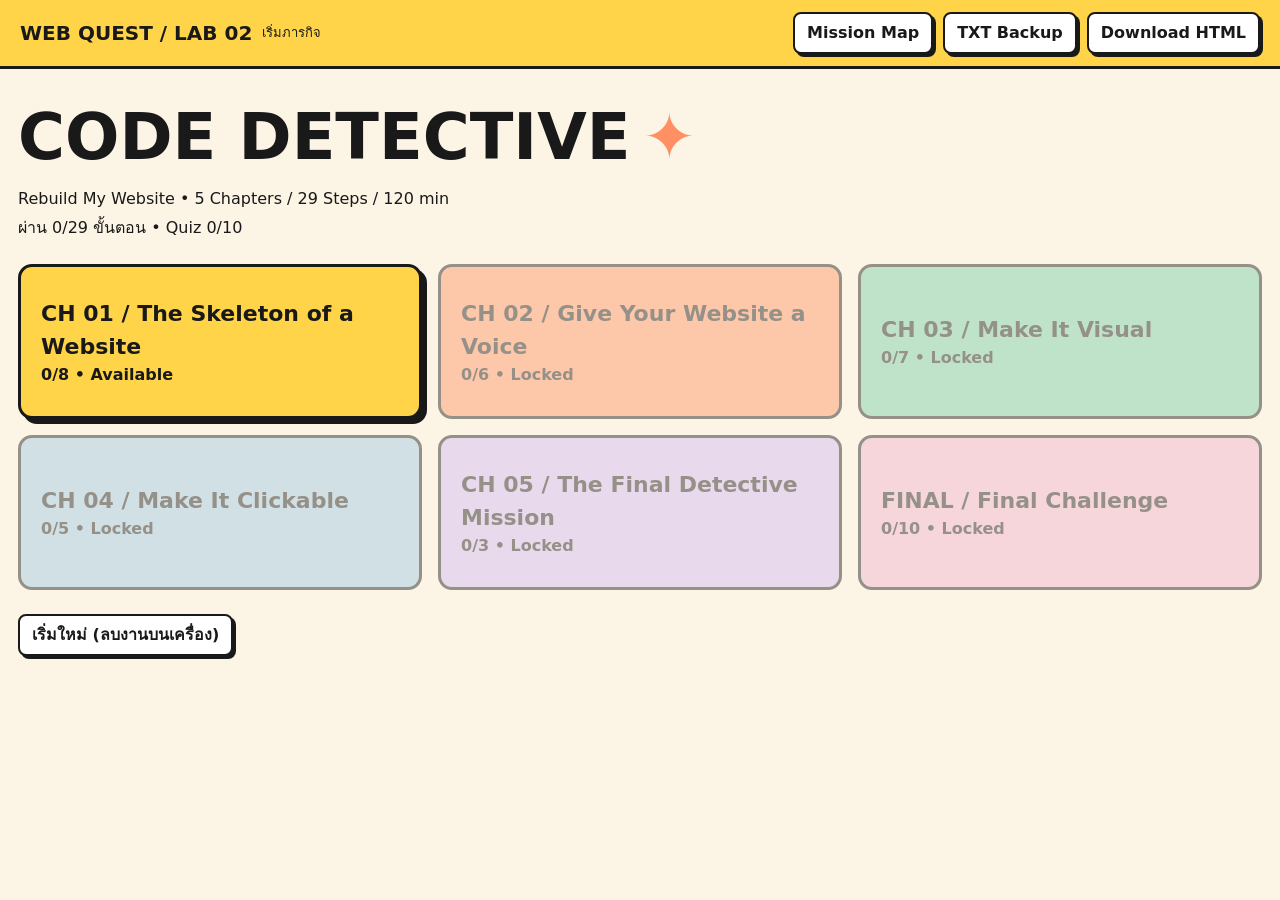
==== commit 83cbaca6: "Add files via upload" ====
--- a/index.html
+++ b/index.html
@@ -1,43 +1 @@
-<!doctype html>
-<html lang="th"><head><meta charset="utf-8"><meta name="viewport" content="width=device-width,initial-scale=1"><title>Pick a Card · Build a Web</title><style>
-:root{font-family:system-ui,'Segoe UI',Tahoma,sans-serif;color:#252238;background:#fff8f1}*{box-sizing:border-box}body{margin:0}.shell{max-width:1350px;margin:auto;padding:24px}header{display:flex;align-items:center;justify-content:space-between;gap:12px;flex-wrap:wrap}.brand{font-size:26px;font-weight:900;letter-spacing:-1px}.pill{background:#fff;border:2px solid #30283d;border-radius:99px;padding:9px 14px;font-weight:750;box-shadow:3px 3px #30283d}.hero{background:#f9d7ec;border:3px solid #30283d;border-radius:28px;padding:26px;margin:22px 0;box-shadow:7px 7px #30283d}.hero h1{font-size:clamp(30px,5vw,52px);line-height:1.1;margin:0 0 12px}.hero p{margin:0;font-size:17px}.steps{display:flex;gap:10px;flex-wrap:wrap;margin:20px 0}.step{padding:11px 16px;border-radius:16px;border:2px solid #30283d;background:white;font-weight:800}.step.active{background:#d4f7c6}.screen{display:none}.screen.active{display:block}.section-title{font-size:26px;margin:20px 0 8px}.muted{color:#635d6b}.cards{display:grid;grid-template-columns:repeat(auto-fit,minmax(180px,1fr));gap:16px;margin:22px 0}.theme-card{background:#fff;border:3px solid #30283d;border-radius:22px;padding:18px;text-align:left;cursor:pointer;min-height:190px;box-shadow:5px 5px #30283d;transition:transform .15s,box-shadow .15s;font:inherit}.theme-card:hover,.theme-card:focus-visible{transform:translate(-2px,-2px);box-shadow:7px 7px #30283d}.theme-card.selected{background:#d4f7c6;outline:3px solid #8acb70;outline-offset:3px}.theme-emoji{font-size:52px;display:block;margin-bottom:13px}.theme-name{font-size:21px;font-weight:900;display:block}.theme-desc{font-size:13px;color:#625d69;margin-top:5px;display:block}.actions{display:flex;flex-wrap:wrap;gap:12px;margin:20px 0}.btn{font:inherit;font-weight:850;border:2px solid #30283d;background:#fff;border-radius:14px;padding:12px 19px;cursor:pointer;box-shadow:3px 3px #30283d}.btn.primary{background:#f8d36c}.btn:disabled{opacity:.4;cursor:not-allowed}.btn:hover:not(:disabled){transform:translateY(-1px)}.workspace{display:grid;grid-template-columns:minmax(290px,370px) minmax(0,1fr);gap:20px;align-items:start}.panel,.preview-panel{background:white;border:3px solid #30283d;border-radius:22px;padding:20px;box-shadow:5px 5px #30283d}.panel h3,.preview-panel h3{margin:0 0 14px;font-size:22px}.field{margin:13px 0}.field label{font-weight:750;display:block;margin-bottom:6px}.field input,.field textarea,.field select{width:100%;padding:10px 12px;border:2px solid #c9c4d1;border-radius:11px;font:inherit;background:#fff}.field textarea{min-height:72px;resize:vertical}.field input[type=color]{height:45px;padding:3px}.color-grid{display:grid;grid-template-columns:1fr 1fr;gap:10px}.mini-note{font-size:12px;color:#706979}.browser{border:2px solid #30283d;border-radius:16px;overflow:hidden;background:#fff}.browser-top{display:flex;align-items:center;gap:9px;padding:10px 13px;background:#f2eff7;border-bottom:2px solid #30283d}.dots{display:flex;gap:5px}.dots i{width:9px;height:9px;background:#f4a5ae;border:1px solid #30283d;border-radius:50%}.dots i:nth-child(2){background:#f6d36b}.dots i:nth-child(3){background:#b5dfa2}.tab{max-width:65%;overflow:hidden;white-space:nowrap;text-overflow:ellipsis;background:#fff;border:1px solid #c6bfce;padding:5px 12px;border-radius:8px;font-size:12px}.page{min-height:410px;padding:30px;transition:background .2s,color .2s}.page h1{margin:0 0 10px;overflow-wrap:anywhere}.page p{line-height:1.65;overflow-wrap:anywhere}.visual{margin:20px 0;display:grid;place-items:center;min-height:130px;border:2px dashed currentColor;border-radius:18px;background:#ffffff66}.visual .illustration{font-size:70px}.page button{border:0;padding:13px 22px;font:inherit;font-weight:850;cursor:pointer}.toast{min-height:22px;font-size:13px;font-weight:700;margin-top:9px}.challenge{background:#e6f3ff;border:2px dashed #30283d;padding:15px;border-radius:16px;margin:18px 0}.challenge h3{margin:0 0 8px}.challenge p{margin:0}.summary{background:#fff;border:3px solid #30283d;border-radius:22px;padding:22px;box-shadow:5px 5px #30283d}.summary-preview{max-width:750px;margin:20px auto}.tag{display:inline-block;padding:5px 10px;background:#e9d9ff;border:1px solid #30283d;border-radius:99px;font-size:12px;font-weight:800}.footer{margin-top:35px;padding:18px 0;color:#68606f;font-size:13px;text-align:center}.checklist{display:grid;gap:8px;margin:18px 0}.checklist label{background:#fff;border:2px solid #ddd5e3;border-radius:12px;padding:10px 13px;display:flex;gap:10px;align-items:center}.team{max-width:440px}.hidden{display:none!important}@media(max-width:800px){.workspace{grid-template-columns:1fr}.shell{padding:14px}.hero{padding:20px}.page{padding:20px;min-height:320px}}@media print{header,.hero,.steps,.actions,.panel,.footer,.challenge{display:none!important}.workspace{display:block}.preview-panel{box-shadow:none}}
-.pick-custom{background:#fff;border:3px solid #30283d;border-radius:22px;padding:20px;box-shadow:5px 5px #30283d;margin:18px 0}.pick-custom h3{font-size:23px;margin:0 0 6px}.pick-custom h4{margin:12px 0}.pick-grid{display:grid;grid-template-columns:repeat(3,minmax(0,1fr));gap:18px}.option-cards{display:grid;gap:9px}.option-card{display:flex;align-items:center;gap:10px;text-align:left;border:2px solid #30283d;background:#fff;border-radius:13px;padding:10px;cursor:pointer;font:inherit;font-weight:700}.option-card.selected{background:#d4f7c6;box-shadow:3px 3px #30283d}.swatches{display:flex;gap:3px}.swatches i{width:15px;height:15px;border-radius:50%;border:1px solid #555}.pick-summary{background:#f5efff;border-radius:12px;padding:12px;font-weight:750;margin:18px 0 0}.tiny-deco{display:inline-block;margin-top:12px;padding:6px 12px;border:2px solid currentColor;border-radius:99px;font-size:13px;font-weight:800}.tiny-divider{border:0;border-top:3px dashed currentColor;margin:16px 0;opacity:.55}@media(max-width:760px){.pick-grid{grid-template-columns:1fr}}
-
-.members-help{font-size:12px;color:#706979;margin-top:5px}.member-list{white-space:pre-line}.submission-box{background:#f5efff;border:2px solid #30283d;border-radius:18px;padding:18px;margin-top:18px}.submission-box h3{margin:0 0 8px}.submit-status{font-size:13px;color:#635d6b}.report{display:none}.report-preview{border:2px solid #30283d;border-radius:12px;overflow:hidden;margin:14px 0}.report-preview .page{min-height:230px}.report-meta{display:grid;grid-template-columns:1fr 1fr;gap:8px}.report-meta p{margin:4px 0;overflow-wrap:anywhere}@media print{@page{size:A4 portrait;margin:13mm}body{background:#fff!important;color:#222!important}.shell{display:none!important}.report{display:block!important;font-family:Tahoma,'Segoe UI',sans-serif;font-size:11pt;color:#222}.report h1{font-size:22pt;margin:8px 0}.report h2{font-size:14pt}.report-preview{break-inside:avoid}.report-preview .page{min-height:200px;print-color-adjust:exact;-webkit-print-color-adjust:exact}.report-meta{break-inside:avoid}.report .browser-top{print-color-adjust:exact;-webkit-print-color-adjust:exact}}
-</style></head><body><div class="shell"><header><div class="brand">🧩 WEB QUEST <span style="font-size:13px;font-weight:700">· Week 01</span></div><div class="pill">🎮 Pick a Card → Build a Web</div></header><div class="hero"><h1>เว็บแรกของทีมเรา! 🚀</h1><p>เลือกหัวข้อที่ชอบ แล้วลองออกแบบเว็บไซต์หนึ่งหน้าด้วยกัน ไม่ต้องเขียนโค้ดก็เริ่มได้</p></div><nav class="steps" aria-label="ขั้นตอน"><span class="step active" id="s1">01 · Pick a Card</span><span class="step" id="s2">02 · Build a Web</span><span class="step" id="s3">03 · Showcase</span></nav>
-<section id="pick" class="screen active"><h2 class="section-title">🎴 Pick a Card</h2><p class="muted">คุยกับเพื่อนในทีมก่อน: อยากทำเว็บเกี่ยวกับอะไร? เลือกหนึ่งธีมที่ทุกคนอยากลอง</p><div class="field team"><label for="team">ชื่อทีม / ชื่อโปรเจกต์</label><input id="team" maxlength="100" placeholder="เช่น ทีมดาวหาง หรือ ชื่อโปรเจกต์ของเรา"></div><div class="field team"><label for="members">ชื่อผู้จัดทำ (หนึ่งคนต่อหนึ่งบรรทัด)</label><textarea id="members" rows="4" placeholder="ด.ญ.มะลิ\nด.ช.ต้นกล้า"></textarea><div class="members-help">กด Enter เพื่อเพิ่มชื่อคนถัดไป · ทำเดี่ยวกรอกเพียง 1 ชื่อ</div></div><div id="cards" class="cards"></div><div class="pick-custom"><h3>🎨 การ์ดตกแต่งเว็บของทีม</h3><p class="muted">เลือกเพิ่มเติมอย่างละ 1 ใบ แล้วนำไอเดียไปสร้างเว็บต่อ (เปลี่ยนใจภายหลังได้)</p><div class="pick-grid"><div><h4>🌈 สีของเว็บไซต์</h4><div id="paletteCards" class="option-cards"></div></div><div><h4>🔘 รูปทรงปุ่ม</h4><div id="shapeCards" class="option-cards"></div></div><div><h4>✨ องค์ประกอบเล็ก ๆ</h4><div id="elementCards" class="option-cards"></div></div></div><p id="pickSummary" class="pick-summary" aria-live="polite">เลือกธีมหลักเพื่อเริ่มออกแบบกันเลย!</p></div><div class="challenge"><h3>💬 คุยกัน 3 ข้อ</h3><p>เว็บของเราชื่ออะไร? · อยากเล่าอะไรให้คนเข้ามาดู? · อยากให้เว็บมีบรรยากาศแบบไหน?</p></div><div class="actions"><button id="start" class="btn primary" disabled>เริ่มสร้างเว็บไซต์ →</button></div></section>
-<section id="build" class="screen"><h2 class="section-title">🛠️ Build a Web</h2><p class="muted">ลองปรับค่าทางซ้าย แล้วดูเว็บไซต์เปลี่ยนทางขวาทันที ทำงานร่วมกันได้เลย!</p><div class="workspace"><div class="panel"><h3>🎨 ปรับแต่งเว็บไซต์</h3><div class="field"><label for="siteTitle">ชื่อเว็บไซต์ (ชื่อแท็บ)</label><input id="siteTitle" maxlength="70"></div><div class="field"><label for="heading">หัวข้อใหญ่บนหน้าเว็บ</label><input id="heading" maxlength="100"></div><div class="field"><label for="description">ข้อความแนะนำ</label><textarea id="description" maxlength="450"></textarea></div><div class="field"><label for="imageChoice">ภาพประกอบ</label><select id="imageChoice"></select><div class="mini-note">ใช้ภาพสัญลักษณ์ที่เตรียมไว้ในระบบ เปิดได้แม้ไม่มีอินเทอร์เน็ต</div></div><div class="field"><label for="buttonText">ข้อความบนปุ่ม</label><input id="buttonText" maxlength="35"></div><div class="field"><label for="buttonMessage">ข้อความเมื่อกดปุ่ม</label><input id="buttonMessage" maxlength="120"></div><div class="color-grid"><div class="field"><label for="bgColor">สีพื้นหลัง</label><input id="bgColor" type="color"></div><div class="field"><label for="textColor">สีข้อความ</label><input id="textColor" type="color"></div><div class="field"><label for="buttonColor">สีปุ่ม</label><input id="buttonColor" type="color"></div><div class="field"><label for="fontSize">ขนาดหัวข้อ</label><select id="fontSize"><option value="28">เล็ก</option><option value="38">กลาง</option><option value="50">ใหญ่</option></select></div></div><div class="field"><label for="align">จัดตำแหน่งข้อความ</label><select id="align"><option value="left">ชิดซ้าย</option><option value="center">กึ่งกลาง</option><option value="right">ชิดขวา</option></select></div><div class="field"><label for="roundness">รูปทรงปุ่ม</label><select id="roundness"><option value="5">เหลี่ยมมนเล็กน้อย</option><option value="14">มน</option><option value="99">แคปซูล</option></select></div><div class="field"><label for="showImage"><input type="checkbox" id="showImage" checked style="width:auto"> แสดงภาพประกอบ</label></div><div class="field"><label for="showButton"><input type="checkbox" id="showButton" checked style="width:auto"> แสดงปุ่ม</label></div></div><div class="preview-panel"><h3>👀 Live Preview</h3><div class="browser"><div class="browser-top"><span class="dots"><i></i><i></i><i></i></span><span id="tab" class="tab">My Website</span></div><div class="page" id="page"><h1 id="viewHeading"></h1><p id="viewDescription"></p><div id="extraElement"></div><div class="visual" id="visual"><span id="illustration" class="illustration"></span></div><button id="viewButton" type="button"></button><div class="toast" id="toast" role="status"></div></div></div><div class="challenge"><h3>🧠 ลองสังเกต</h3><p>ชื่อแท็บกับหัวข้อใหญ่ต่างกันอย่างไร? · เปลี่ยนสีพื้นหลังแล้วอะไรเปลี่ยน? · ปุ่มทำอะไรได้บ้าง?</p></div><div class="actions"><button class="btn" id="backPick">← เปลี่ยนธีม</button><button class="btn" id="reset">↺ เริ่มค่าธีมใหม่</button><button class="btn primary" id="showcase">พร้อม Showcase →</button></div></div></div></section>
-<section id="share" class="screen"><h2 class="section-title">🎉 Showcase Time!</h2><p class="muted">ถึงเวลาให้เพื่อน ๆ ดูเว็บของทีมเราแล้ว</p><div class="summary"><span class="tag" id="teamBadge"></span><h2 id="shareTitle"></h2><p>ชวนทีมอื่นมาดูผลงาน และลองกดปุ่มบนเว็บของเรา!</p><div class="summary-preview" id="sharePreview"></div><div class="field"><strong>👥 ผู้จัดทำ</strong><p id="shareMembers" class="member-list"></p></div><div class="checklist"><label><input type="checkbox"> เราบอกได้ว่าเว็บของเราทำเกี่ยวกับอะไร</label><label><input type="checkbox"> เราลองเปลี่ยนข้อความ สี และภาพแล้ว</label><label><input type="checkbox"> เรารู้ว่าชื่อแท็บกับหัวข้อบนเว็บไม่ใช่สิ่งเดียวกัน</label><label><input type="checkbox"> เราได้ดูผลงานของเพื่อนอย่างน้อยหนึ่งทีม</label></div><div class="actions"><button id="backBuild" class="btn">← กลับไปแก้เว็บ</button><button id="restart" class="btn">เริ่มโปรเจกต์ใหม่ ↺</button></div><div class="submission-box"><h3>📨 ส่งผลงานให้ครู</h3><p class="muted">ตรวจชื่อสมาชิกและหน้าเว็บไซต์ให้เรียบร้อยก่อนส่ง สามารถแก้ไขแล้วส่งใหม่ได้</p><p id="submitStatus" class="submit-status">ยังไม่ได้ส่งงาน</p><div class="actions"><button id="exportPdf" class="btn">📄 Export PDF</button><button id="submitWork" class="btn primary">📤 ส่งงานให้ครู</button></div><p class="mini-note">การส่งงานจะเปิดหน้ารับงานใหม่ และแสดงรหัสยืนยันเมื่อระบบรับงานสำเร็จ</p></div></div></section><footer class="footer">WEB QUEST · กิจกรรมทดลองสร้างเว็บไซต์ · ไม่เก็บข้อมูลผู้เรียน ไม่ต้องเข้าสู่ระบบ</footer></div><section class="report" id="printReport"><div style="display:flex;justify-content:space-between"><strong>WEB LEARNING STUDIO</strong><strong>WEEK 01 · PORTFOLIO</strong></div><hr><h1>My First Website</h1><p><strong>ชื่อทีม / โปรเจกต์:</strong> <span id="reportTeam"></span></p><div class="report-preview" id="reportPreview"></div><h2>Design Choices</h2><div class="report-meta"><p><strong>Theme:</strong> <span id="reportTheme"></span></p><p><strong>Design:</strong> <span id="reportChoices"></span></p></div><h2>ผู้จัดทำ</h2><p class="member-list" id="reportMembers"></p><hr><small>WEB QUEST · Pick a Card + Build a Web · <span id="reportDate"></span></small></section><script>
-'use strict';
-const themes=[{id:'game',name:'Game Zone',emoji:'🎮',desc:'เว็บแนะนำเกมสุดโปรด',title:'Pixel Playground',heading:'Welcome to Game Zone!',description:'มารู้จักเกมที่พวกเราชอบกันเถอะ',bg:'#e9e4ff',text:'#302456',button:'#ffcf69',images:['🎮','🕹️','👾','🏆']},{id:'pet',name:'Pet Planet',emoji:'🐾',desc:'โลกของสัตว์เลี้ยง',title:'Pet Planet',heading:'Hello, Pet Lovers!',description:'พบกับเพื่อนตัวน้อยสุดน่ารักของเรา',bg:'#fff1d8',text:'#523c31',button:'#f5b2c9',images:['🐱','🐶','🐰','🐹']},{id:'cafe',name:'Dream Café',emoji:'☕',desc:'คาเฟ่ในจินตนาการ',title:'Dream Café',heading:'Welcome to Our Café',description:'เครื่องดื่มอร่อยและมุมพักผ่อนแสนอบอุ่น',bg:'#f7e6db',text:'#51362e',button:'#d6a879',images:['☕','🍰','🧋','🥐']},{id:'space',name:'Space Trip',emoji:'🚀',desc:'ออกเดินทางไปอวกาศ',title:'Galaxy Explorer',heading:'Explore the Universe',description:'ออกเดินทางไปค้นพบดาวเคราะห์และกาแล็กซี',bg:'#e0e9ff',text:'#242d5a',button:'#b5c6ff',images:['🚀','🪐','🌙','👽']},{id:'food',name:'Food Festival',emoji:'🍕',desc:'รวมเมนูโปรดของทีม',title:'Yummy World',heading:'Food Makes Us Happy!',description:'มาดูเมนูโปรดของพวกเรากัน',bg:'#fff0d9',text:'#583323',button:'#ffb78b',images:['🍕','🍔','🍜','🍣']},{id:'nature',name:'Green World',emoji:'🌿',desc:'ธรรมชาติและสิ่งแวดล้อม',title:'Green World',heading:'Love Our Planet',description:'เรื่องเล็ก ๆ ที่ช่วยดูแลโลกของเราได้',bg:'#e5f4dc',text:'#234a32',button:'#b7dfa1',images:['🌿','🌻','🌳','🦋']},{id:'music',name:'Music Club',emoji:'🎧',desc:'เสียงเพลงและศิลปิน',title:'Music Club',heading:'Feel the Music!',description:'เพลย์ลิสต์เพลงโปรดของพวกเรา',bg:'#ffe2f0',text:'#5a2447',button:'#e5b0fa',images:['🎧','🎸','🎤','🎹']},{id:'fantasy',name:'Fantasy Land',emoji:'🏰',desc:'โลกเวทมนตร์สุดมหัศจรรย์',title:'Magic Kingdom',heading:'Enter a Magical World',description:'ยินดีต้อนรับสู่อาณาจักรแห่งจินตนาการ',bg:'#efe4ff',text:'#402a62',button:'#f7d88e',images:['🏰','🐉','🪄','🦄']}];
-let selected=null;let pickedPalette='original',pickedShape='14',pickedElement='badge';const palettes=[{id:'original',label:'สีประจำธีม',colors:[]},{id:'pastel',label:'พาสเทล',colors:['#fff1f7','#49314c','#ffbad7']},{id:'ocean',label:'ทะเลสดใส',colors:['#e1f5ff','#1e4467','#8ed7ff']},{id:'forest',label:'ธรรมชาติ',colors:['#e8f5df','#2c5236','#a9d98b']},{id:'night',label:'ค่ำคืน',colors:['#242943','#ffffff','#c6adff']}];const shapes=[{id:'5',label:'▢ เหลี่ยมมน'},{id:'14',label:'▣ มุมโค้ง'},{id:'99',label:'⬭ แคปซูล'}];const elements=[{id:'badge',label:'🏷️ ป้ายข้อความ'},{id:'divider',label:'➖ เส้นคั่น'},{id:'none',label:'◻️ ไม่เพิ่ม'}];const $=id=>document.getElementById(id);const fields=['siteTitle','heading','description','imageChoice','buttonText','buttonMessage','bgColor','textColor','buttonColor','fontSize','align','roundness','showImage','showButton'];
-function navigate(id){for(const name of ['pick','build','share'])$(name).classList.toggle('active',name===id);['s1','s2','s3'].forEach((s,i)=>$(s).classList.toggle('active',['pick','build','share'][i]===id));window.scrollTo({top:0,behavior:'instant'});}function choose(id){selected=themes.find(t=>t.id===id);document.querySelectorAll('.theme-card').forEach(el=>{const on=el.dataset.id===id;el.classList.toggle('selected',on);el.setAttribute('aria-pressed',String(on))});$('start').disabled=false;updatePickSummary();}
-for(const theme of themes){const b=document.createElement('button');b.className='theme-card';b.dataset.id=theme.id;b.type='button';b.setAttribute('aria-pressed','false');const em=document.createElement('span');em.className='theme-emoji';em.textContent=theme.emoji;const name=document.createElement('span');name.className='theme-name';name.textContent=theme.name;const desc=document.createElement('span');desc.className='theme-desc';desc.textContent=theme.desc;b.append(em,name,desc);b.addEventListener('click',()=>choose(theme.id));$('cards').append(b)}
-function makeOptionCards(id,items,selectedValue,handler){const host=$(id);items.forEach(item=>{const b=document.createElement('button');b.type='button';b.className='option-card';b.dataset.choice=item.id;b.setAttribute('aria-pressed',String(item.id===selectedValue));if(item.colors?.length){const sw=document.createElement('span');sw.className='swatches';item.colors.forEach(c=>{const dot=document.createElement('i');dot.style.backgroundColor=c;sw.append(dot)});b.append(sw)}b.append(document.createTextNode(item.label));b.addEventListener('click',()=>{handler(item.id);host.querySelectorAll('button').forEach(x=>{const on=x.dataset.choice===item.id;x.classList.toggle('selected',on);x.setAttribute('aria-pressed',String(on))});updatePickSummary()});host.append(b)});host.querySelector(`[data-choice="${selectedValue}"]`)?.classList.add('selected')}
-function updatePickSummary(){const t=selected?.name||'ยังไม่ได้เลือกธีม';$('pickSummary').textContent=`ธีม: ${t}  ·  สี: ${palettes.find(p=>p.id===pickedPalette).label}  ·  ปุ่ม: ${shapes.find(p=>p.id===pickedShape).label}  ·  ตกแต่ง: ${elements.find(p=>p.id===pickedElement).label}`}
-makeOptionCards('paletteCards',palettes,pickedPalette,v=>pickedPalette=v);makeOptionCards('shapeCards',shapes,pickedShape,v=>pickedShape=v);makeOptionCards('elementCards',elements,pickedElement,v=>pickedElement=v);updatePickSummary();
-function initTheme(){const t=selected;if(!t)return;const vals={siteTitle:t.title,heading:t.heading,description:t.description,buttonText:'คลิกดูสิ!',buttonMessage:'ยินดีต้อนรับสู่เว็บไซต์ของเรา 🎉',bgColor:t.bg,textColor:t.text,buttonColor:t.button,fontSize:'38',align:'center',roundness:pickedShape};if(pickedPalette!=='original'){const pal=palettes.find(p=>p.id===pickedPalette);vals.bgColor=pal.colors[0];vals.textColor=pal.colors[1];vals.buttonColor=pal.colors[2]}for(const [k,v]of Object.entries(vals))$(k).value=v;$('showImage').checked=true;$('showButton').checked=true;$('imageChoice').replaceChildren();t.images.forEach((im,i)=>{const o=document.createElement('option');o.value=im;o.textContent=im+' ภาพที่ '+(i+1);$('imageChoice').append(o)});render()}
-function render(){const text=$('textColor').value;const page=$('page');page.style.backgroundColor=$('bgColor').value;page.style.color=text;page.style.textAlign=$('align').value;$('tab').textContent=$('siteTitle').value||'Untitled';$('viewHeading').textContent=$('heading').value;$('viewHeading').style.fontSize=$('fontSize').value+'px';$('viewDescription').textContent=$('description').value;$('illustration').textContent=$('imageChoice').value;$('visual').classList.toggle('hidden',!$('showImage').checked);const button=$('viewButton');button.textContent=$('buttonText').value||'ปุ่ม';button.style.backgroundColor=$('buttonColor').value;button.style.color='#242238';button.style.borderRadius=$('roundness').value+'px';button.classList.toggle('hidden',!$('showButton').checked);const extra=$('extraElement');extra.replaceChildren();if(pickedElement==='badge'){const badge=document.createElement('span');badge.className='tiny-deco';badge.textContent='✨ เว็บไซต์ของทีมเรา';extra.append(badge)}else if(pickedElement==='divider'){const hr=document.createElement('hr');hr.className='tiny-divider';extra.append(hr)}$('toast').textContent=''}
-fields.forEach(id=>$(id).addEventListener('input',render));$('viewButton').addEventListener('click',()=>{$('toast').textContent=$('buttonMessage').value||'คุณกดปุ่มแล้ว!'});$('start').addEventListener('click',()=>{if(!selected)return;initTheme();navigate('build')});$('backPick').addEventListener('click',()=>navigate('pick'));$('reset').addEventListener('click',initTheme);$('showcase').addEventListener('click',()=>{const browser=document.querySelector('#build .browser').cloneNode(true);browser.querySelector('#toast').textContent='';browser.querySelector('button').addEventListener('click',()=>{browser.querySelector('#toast').textContent=$('buttonMessage').value||'คุณกดปุ่มแล้ว!'});$('sharePreview').replaceChildren(browser);$('teamBadge').textContent=($('team').value.trim()||'ทีมของเรา')+' · '+selected.name;$('shareTitle').textContent=$('heading').value||'เว็บไซต์ของเรา';navigate('share')});$('backBuild').addEventListener('click',()=>navigate('build'));
-
-// Week 01 enhancement: local draft, printable portfolio and server submission.
-const STORAGE_KEY='webquest-week01-draft-v2';
-const SUBMISSION_URL='https://script.google.com/macros/s/AKfycbyhje1FBRVRr29LWboxqVKpJSXcP6aOvkDretjeNwZAXtFPttQ7ZD_YZ9O8llAg3Jaz/exec'; // วาง URL /exec ของ Google Apps Script หลัง deploy
-let projectId='';let lastSubmissionId='';let saveTimer;
-function newProjectId(){return 'PRJ-'+(crypto.randomUUID?crypto.randomUUID():Date.now().toString(36)+'-'+Math.random().toString(36).slice(2));}
-function memberNames(){return $('members').value.split(/\r?\n/).map(v=>v.trim()).filter(Boolean).slice(0,50)}
-function snapshot(){const values={};fields.forEach(id=>{values[id]=['showImage','showButton'].includes(id)?$(id).checked:$(id).value});return {projectId,team:$('team').value, members:$('members').value,selectedId:selected?.id||null,pickedPalette,pickedShape,pickedElement,values,lastSubmissionId};}
-function saveDraft(){try{localStorage.setItem(STORAGE_KEY,JSON.stringify(snapshot()))}catch(e){console.warn('Unable to save draft',e)}}
-function scheduleSave(){clearTimeout(saveTimer);saveTimer=setTimeout(saveDraft,250)}
-function restoreDraft(){try{const d=JSON.parse(localStorage.getItem(STORAGE_KEY)||'null');if(!d)return;projectId=d.projectId||newProjectId();lastSubmissionId=d.lastSubmissionId||'';$('team').value=d.team||'';$('members').value=d.members||'';pickedPalette=d.pickedPalette||'original';pickedShape=d.pickedShape||'14';pickedElement=d.pickedElement||'badge';if(d.selectedId&&themes.some(t=>t.id===d.selectedId)){choose(d.selectedId);initTheme();for(const [k,v] of Object.entries(d.values||{})){if(!$(k))continue;if(k==='imageChoice'&&!Array.from($(k).options).some(o=>o.value===v))continue;if(['showImage','showButton'].includes(k))$(k).checked=Boolean(v);else $(k).value=v}render()}document.querySelectorAll('.option-cards').forEach(host=>{const v=host.id==='paletteCards'?pickedPalette:host.id==='shapeCards'?pickedShape:pickedElement;host.querySelectorAll('button').forEach(b=>{const on=b.dataset.choice===v;b.classList.toggle('selected',on);b.setAttribute('aria-pressed',String(on))})});updatePickSummary()}catch(e){console.warn('Unable to restore draft',e)}}
-function updateShowcase(){if(!selected)return;$('shareMembers').textContent=memberNames().map((n,i)=>(i+1)+'. '+n).join('\n')||'ยังไม่ได้กรอกชื่อผู้จัดทำ';$('submitStatus').textContent=lastSubmissionId?'ส่งล่าสุด: '+lastSubmissionId+' (โปรดตรวจใบรับงานจากระบบด้วย)':'ยังไม่ได้ส่งงาน'}
-function reportData(){return {projectId,team:$('team').value.trim(),members:memberNames(),theme:selected?.name||'',palette:palettes.find(x=>x.id===pickedPalette)?.label||'',shape:shapes.find(x=>x.id===pickedShape)?.label||'',element:elements.find(x=>x.id===pickedElement)?.label||'',site:Object.fromEntries(fields.map(id=>[id,['showImage','showButton'].includes(id)?$(id).checked:$(id).value])),createdAt:new Date().toISOString()}}
-function makeReport(){const d=reportData();$('reportTeam').textContent=d.team;$('reportMembers').textContent=d.members.map((n,i)=>(i+1)+'. '+n).join('\n');$('reportTheme').textContent=d.theme;$('reportChoices').textContent=[d.palette,d.shape,d.element].join(' · ');$('reportDate').textContent=new Date().toLocaleString('th-TH');const clone=document.querySelector('#build .browser').cloneNode(true);clone.querySelector('#toast').textContent='';clone.querySelector('button')?.setAttribute('disabled','');$('reportPreview').replaceChildren(clone)}
-function validateSubmission(){if(!$('team').value.trim()){alert('กรุณากรอกชื่อทีม / ชื่อโปรเจกต์');navigate('pick');$('team').focus();return false}if(!memberNames().length){alert('กรุณากรอกชื่อผู้จัดทำอย่างน้อย 1 คน');navigate('pick');$('members').focus();return false}if(!selected){alert('กรุณาเลือกธีมก่อน');navigate('pick');return false}return true}
-$('exportPdf').addEventListener('click',()=>{if(!validateSubmission())return;makeReport();window.print()});
-$('submitWork').addEventListener('click',()=>{if(!validateSubmission())return;if(!SUBMISSION_URL){alert('ยังไม่ได้ตั้งค่า Google Apps Script สำหรับรับงาน กรุณาใช้ Export PDF ไปก่อน');return}if(!confirm('ยืนยันส่งผลงานให้ครู? ระบบจะเปิดหน้าใบรับงานในแท็บใหม่'))return;const d=reportData();d.requestId=crypto.randomUUID?crypto.randomUUID():newProjectId();const f=document.createElement('form');f.method='POST';f.action=SUBMISSION_URL;f.target='_blank';const input=document.createElement('input');input.type='hidden';input.name='payload';input.value=JSON.stringify(d);f.append(input);document.body.append(f);f.submit();f.remove();$('submitStatus').textContent='เปิดหน้ารับงานแล้ว กรุณาตรวจผลในแท็บใหม่ (ยังไม่ยืนยันว่าได้รับงาน)';saveDraft()});
-$('team').addEventListener('input',scheduleSave);$('members').addEventListener('input',scheduleSave);fields.forEach(id=>$(id).addEventListener('input',scheduleSave));document.querySelectorAll('.theme-card,.option-card').forEach(b=>b.addEventListener('click',scheduleSave));$('start').addEventListener('click',scheduleSave);$('reset').addEventListener('click',scheduleSave);$('showcase').addEventListener('click',()=>{updateShowcase();saveDraft()});
-// Override the original reset-to-new-team handler to keep previous drafts safe from accidental clicks.
-$('restart').addEventListener('click',()=>{if(!confirm('เริ่มโปรเจกต์ใหม่? ข้อมูลฉบับร่างบนเครื่องนี้จะถูกแทนที่ (ไฟล์ที่ส่งแล้วไม่ถูกลบ)'))return;projectId=newProjectId();lastSubmissionId='';$('members').value='';$('team').value='';selected=null;pickedPalette='original';pickedShape='14';pickedElement='badge';$('start').disabled=true;document.querySelectorAll('.theme-card').forEach(b=>{b.classList.remove('selected');b.setAttribute('aria-pressed','false')});document.querySelectorAll('.checklist input').forEach(c=>c.checked=false);navigate('pick');saveDraft()},true);
-projectId=newProjectId();restoreDraft();
-</script></body></html>
+<!doctype html><html lang="th"><head><meta charset="utf-8"><meta name="viewport" content="width=device-width,initial-scale=1"><title>LAB 02 • Code Detective</title><link rel="stylesheet" href="style.css"></head><body><header><b>WEB QUEST / LAB 02</b><span id="status">เริ่มภารกิจ</span><button id="mapBtn">Mission Map</button><button id="backup">TXT Backup</button><button id="export">Download HTML</button></header><main><section id="map"><h1>CODE DETECTIVE<span>✦</span></h1><p>Rebuild My Website • 5 Chapters / 29 Steps / 120 min</p><p id="progress"></p><div id="cards"></div><button id="reset">เริ่มใหม่ (ลบงานบนเครื่อง)</button></section><section id="work" hidden><div class="nav"><select id="stepSelect" aria-label="เลือกขั้นตอน"></select><b id="chapter"></b></div><article class="learn"><h2 id="stepTitle"></h2><p id="task"></p><p id="extra"></p><div id="classification"></div></article><div class="panels"><section class="panel"><h3 class="orange">01 / EXAMPLE</h3><pre id="example"></pre><div id="library"></div></section><section class="panel editor"><h3 class="yellow">02 / CODE EDITOR <small id="editorLabel"></small></h3><textarea id="code" spellcheck="false" aria-label="HTML code" autocapitalize="off" autocomplete="off"></textarea><button id="run">Run ▶</button></section><section class="panel"><h3 class="mint">03 / LIVE VIEW <select id="mode" aria-label="Live View"><option>Browser</option><option>Structure</option><option>DOM Tree</option></select></h3><div id="tab"></div><iframe id="preview" sandbox="" title="Safe HTML preview"></iframe><div id="tree" hidden></div><div id="dest"></div></section></div><article class="detect"><b>DETECTIVE QUESTION</b><p id="question"></p><label><input type="checkbox" id="observed"> ทดลอง / สังเกต / ตรวจด้วยตนเองแล้ว</label></article><div id="feedback" role="status"></div><div class="actions"><button id="back">← Back</button><button id="hint">Hint</button><button id="check" class="primary">Check My Code</button><button id="next" disabled>Next →</button></div><pre id="hintText" hidden></pre></section><section id="quizPage" hidden><h1>FINAL CHALLENGE</h1><div id="quizContent"></div></section></main><script src="data.js"></script><script src="app.js"></script></body></html>
--- a/style.css
+++ b/style.css
@@ -0,0 +1 @@
+*{box-sizing:border-box}body{margin:0;background:#FCF5E5;color:#191919;font:16px/1.5 system-ui,Tahoma,sans-serif}header{display:flex;align-items:center;gap:10px;flex-wrap:wrap;background:#FFD448;border-bottom:3px solid;padding:12px 20px}header b{font-size:20px}#status{margin-right:auto;font-size:13px}button,select{font:inherit;color:inherit;border:2px solid #191919;border-radius:8px;background:white;padding:7px 12px;cursor:pointer}button{box-shadow:3px 3px #191919;font-weight:700}button:disabled{opacity:.45;cursor:not-allowed;box-shadow:none}button:focus-visible,select:focus-visible,textarea:focus-visible{outline:3px solid #2269b3;outline-offset:2px}main{max-width:1600px;margin:auto;padding:18px}h1{font-size:clamp(34px,5vw,64px);line-height:1;margin:18px 0}h1 span{color:#FF9064;margin-left:12px}h2,p{margin:5px 0}#cards{display:grid;grid-template-columns:repeat(3,1fr);gap:16px;margin:24px 0}.mission{border:3px solid;border-radius:14px;box-shadow:5px 5px #191919;padding:20px;min-height:155px;text-align:left}.mission strong{display:block;font-size:22px}.nav,.actions{display:flex;align-items:center;gap:12px;flex-wrap:wrap;margin:10px 0}.learn,.detect,#feedback{border:2px solid;border-radius:10px;padding:12px;margin:10px 0;background:white}.detect{background:#D4B8F5}.panels{display:grid;grid-template-columns:25fr 45fr 30fr;gap:12px}.panel{border:2px solid;border-radius:10px;overflow:hidden;background:white;min-width:0;box-shadow:3px 3px #191919}.panel h3{margin:0;padding:9px;font-size:14px;border-bottom:2px solid;display:flex;align-items:center;justify-content:space-between;gap:5px;flex-wrap:wrap}.orange{background:#FF9064}.yellow{background:#FFD448}.mint,.primary{background:#75CFA7}pre{white-space:pre-wrap;overflow-wrap:anywhere;padding:12px;font:14px/1.5 monospace;margin:0}textarea{width:100%;height:330px;display:block;resize:vertical;background:#20252d;color:#fff;border:0;padding:14px;font:15px/1.6 monospace;tab-size:2}#run{margin:8px}iframe{width:100%;height:310px;border:0;background:white}#tab,#dest{font-size:12px;padding:7px;background:#eee;overflow-wrap:anywhere}#tree{height:310px;overflow:auto;padding:8px;font:13px monospace}.node{border:1px solid #777;border-radius:5px;padding:5px;margin:4px;background:#f5f5ff}.node .node{background:#fff}#library{padding:8px;display:grid;gap:8px}#library img{width:70px;vertical-align:middle;margin-right:5px}#library button{font-size:12px;padding:4px}#hintText{background:#fff;border:2px dashed;border-radius:8px}.answer{display:block;width:100%;text-align:left;margin:10px 0;white-space:normal}.quizbox{max-width:800px;background:white;border:2px solid;padding:20px;border-radius:12px}.classrow{display:flex;gap:8px;align-items:center;margin:5px 0}[hidden]{display:none!important}@media(max-width:1000px){.panels{grid-template-columns:1fr 1fr}.panels>.panel:first-child{grid-column:1/-1}#cards{grid-template-columns:repeat(2,1fr)}}@media(max-width:650px){.panels,#cards{grid-template-columns:1fr}header{padding:8px}main{padding:10px}}
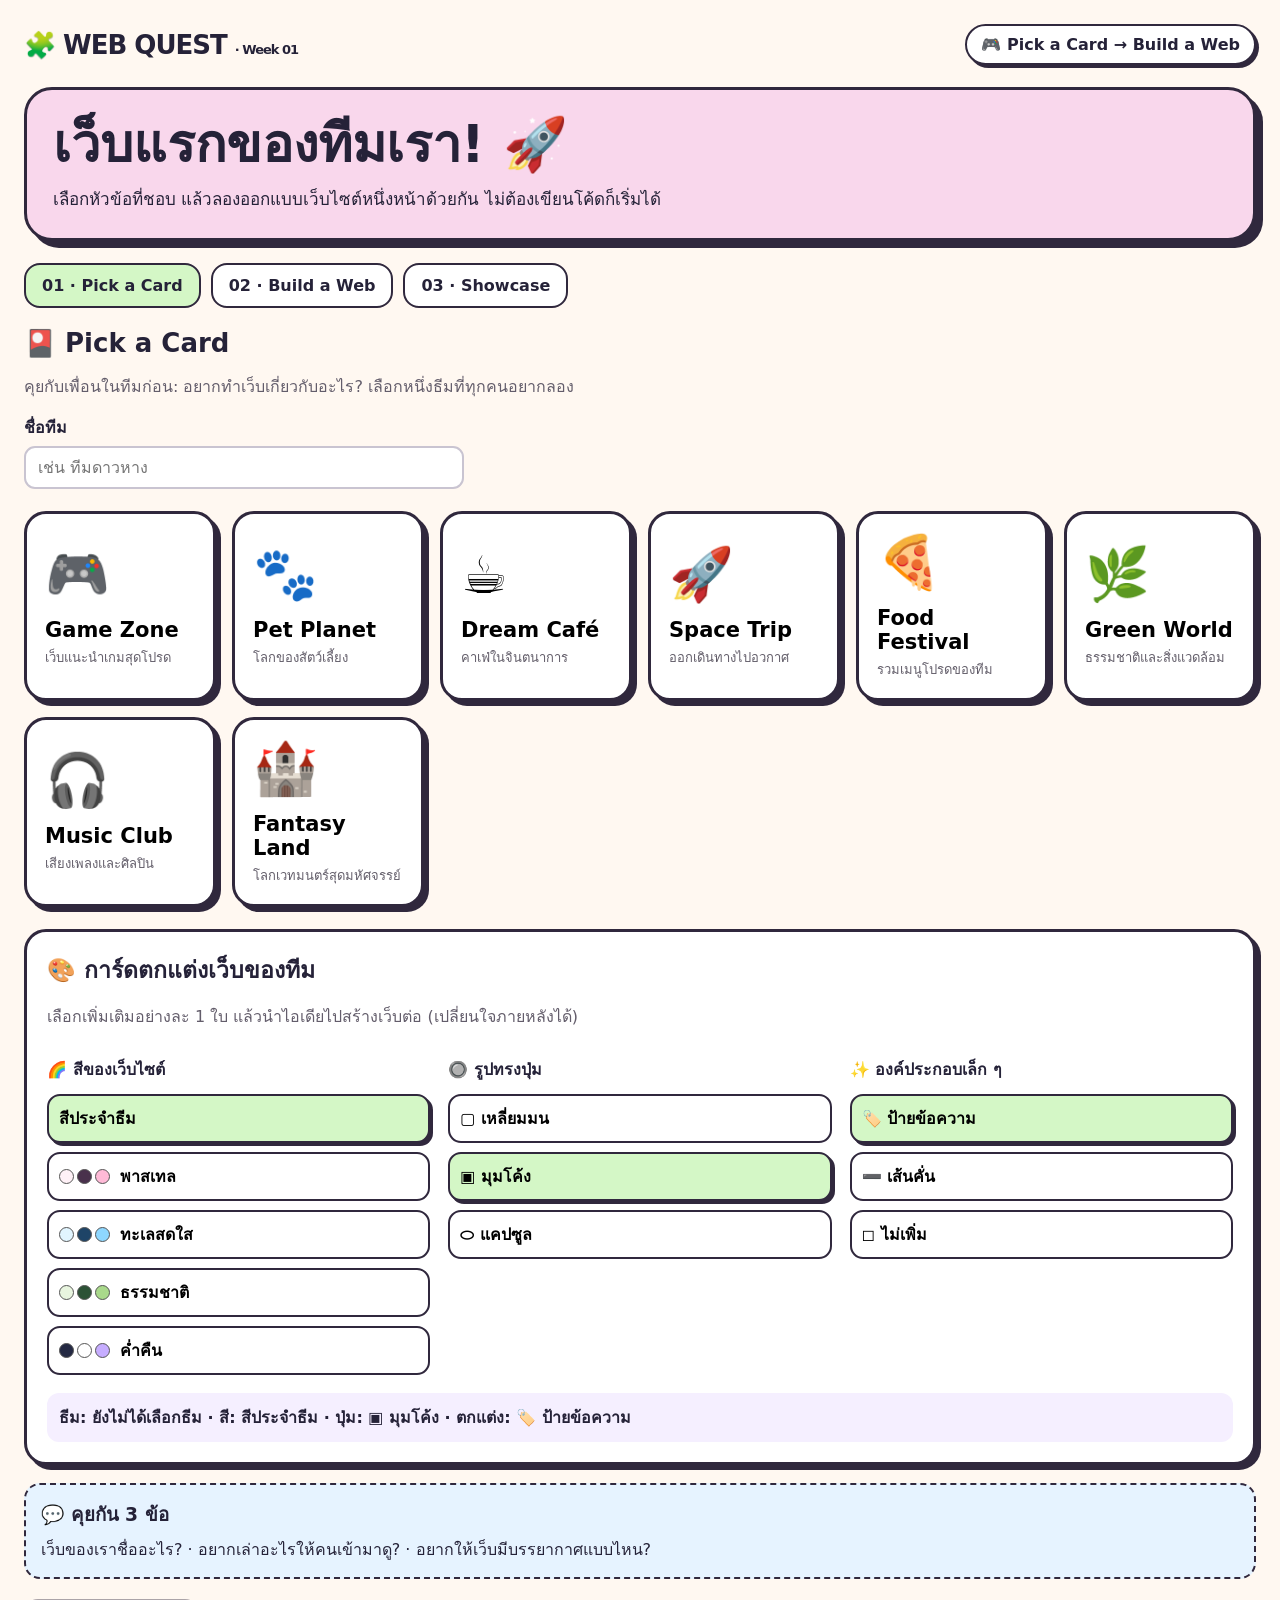
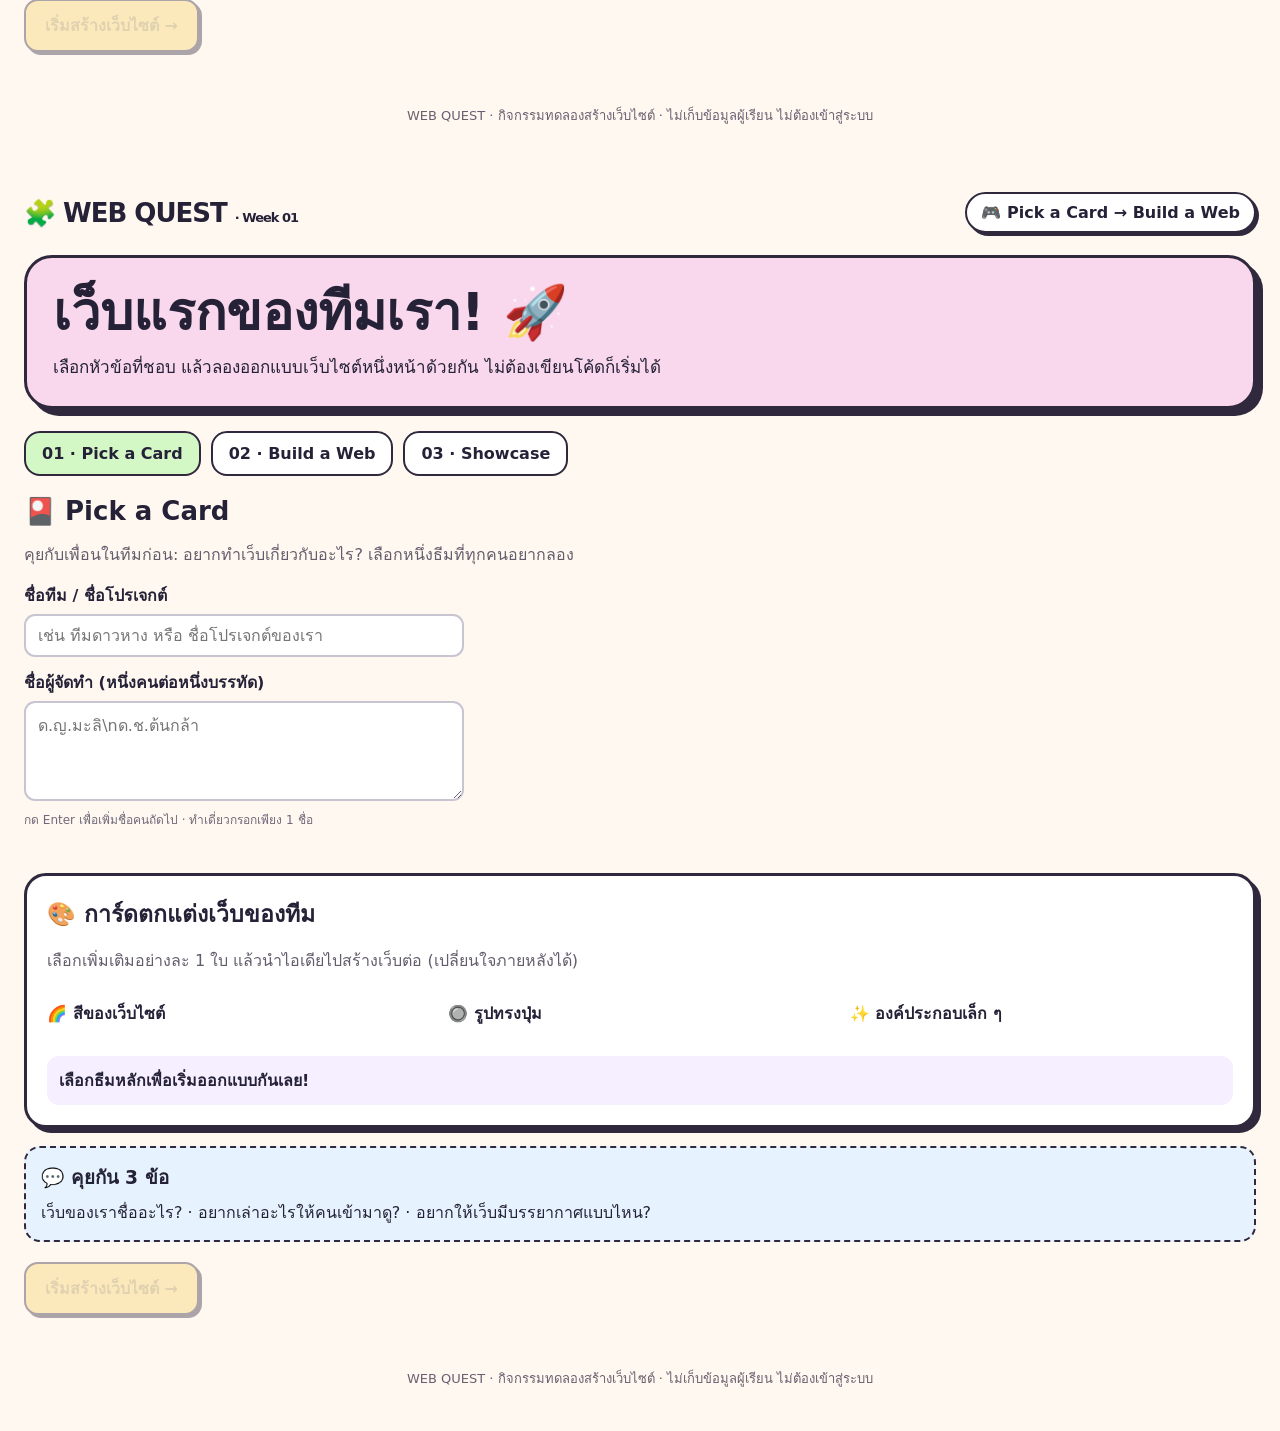
==== commit 36e9fe01: "Update index.html" ====
--- a/index.html
+++ b/index.html
@@ -1 +1,742 @@
-<!doctype html><html lang="th"><head><meta charset="utf-8"><meta name="viewport" content="width=device-width,initial-scale=1"><title>LAB 02 • Code Detective</title><link rel="stylesheet" href="style.css"></head><body><header><b>WEB QUEST / LAB 02</b><span id="status">เริ่มภารกิจ</span><button id="mapBtn">Mission Map</button><button id="backup">TXT Backup</button><button id="export">Download HTML</button></header><main><section id="map"><h1>CODE DETECTIVE<span>✦</span></h1><p>Rebuild My Website • 5 Chapters / 29 Steps / 120 min</p><p id="progress"></p><div id="cards"></div><button id="reset">เริ่มใหม่ (ลบงานบนเครื่อง)</button></section><section id="work" hidden><div class="nav"><select id="stepSelect" aria-label="เลือกขั้นตอน"></select><b id="chapter"></b></div><article class="learn"><h2 id="stepTitle"></h2><p id="task"></p><p id="extra"></p><div id="classification"></div></article><div class="panels"><section class="panel"><h3 class="orange">01 / EXAMPLE</h3><pre id="example"></pre><div id="library"></div></section><section class="panel editor"><h3 class="yellow">02 / CODE EDITOR <small id="editorLabel"></small></h3><textarea id="code" spellcheck="false" aria-label="HTML code" autocapitalize="off" autocomplete="off"></textarea><button id="run">Run ▶</button></section><section class="panel"><h3 class="mint">03 / LIVE VIEW <select id="mode" aria-label="Live View"><option>Browser</option><option>Structure</option><option>DOM Tree</option></select></h3><div id="tab"></div><iframe id="preview" sandbox="" title="Safe HTML preview"></iframe><div id="tree" hidden></div><div id="dest"></div></section></div><article class="detect"><b>DETECTIVE QUESTION</b><p id="question"></p><label><input type="checkbox" id="observed"> ทดลอง / สังเกต / ตรวจด้วยตนเองแล้ว</label></article><div id="feedback" role="status"></div><div class="actions"><button id="back">← Back</button><button id="hint">Hint</button><button id="check" class="primary">Check My Code</button><button id="next" disabled>Next →</button></div><pre id="hintText" hidden></pre></section><section id="quizPage" hidden><h1>FINAL CHALLENGE</h1><div id="quizContent"></div></section></main><script src="data.js"></script><script src="app.js"></script></body></html>
+<!doctype html>
+<html lang="th">
+
+<head>
+    <meta charset="utf-8">
+    <meta name="viewport" content="width=device-width,initial-scale=1">
+    <title>Pick a Card · Build a Web</title>
+    <style>
+        :root {
+            font-family: system-ui, 'Segoe UI', Tahoma, sans-serif;
+            color: #252238;
+            background: #fff8f1
+        }
+
+        * {
+            box-sizing: border-box
+        }
+
+        body {
+            margin: 0
+        }
+
+        .shell {
+            max-width: 1350px;
+            margin: auto;
+            padding: 24px
+        }
+
+        header {
+            display: flex;
+            align-items: center;
+            justify-content: space-between;
+            gap: 12px;
+            flex-wrap: wrap
+        }
+
+        .brand {
+            font-size: 26px;
+            font-weight: 900;
+            letter-spacing: -1px
+        }
+
+        .pill {
+            background: #fff;
+            border: 2px solid #30283d;
+            border-radius: 99px;
+            padding: 9px 14px;
+            font-weight: 750;
+            box-shadow: 3px 3px #30283d
+        }
+
+        .hero {
+            background: #f9d7ec;
+            border: 3px solid #30283d;
+            border-radius: 28px;
+            padding: 26px;
+            margin: 22px 0;
+            box-shadow: 7px 7px #30283d
+        }
+
+        .hero h1 {
+            font-size: clamp(30px, 5vw, 52px);
+            line-height: 1.1;
+            margin: 0 0 12px
+        }
+
+        .hero p {
+            margin: 0;
+            font-size: 17px
+        }
+
+        .steps {
+            display: flex;
+            gap: 10px;
+            flex-wrap: wrap;
+            margin: 20px 0
+        }
+
+        .step {
+            padding: 11px 16px;
+            border-radius: 16px;
+            border: 2px solid #30283d;
+            background: white;
+            font-weight: 800
+        }
+
+        .step.active {
+            background: #d4f7c6
+        }
+
+        .screen {
+            display: none
+        }
+
+        .screen.active {
+            display: block
+        }
+
+        .section-title {
+            font-size: 26px;
+            margin: 20px 0 8px
+        }
+
+        .muted {
+            color: #635d6b
+        }
+
+        .cards {
+            display: grid;
+            grid-template-columns: repeat(auto-fit, minmax(180px, 1fr));
+            gap: 16px;
+            margin: 22px 0
+        }
+
+        .theme-card {
+            background: #fff;
+            border: 3px solid #30283d;
+            border-radius: 22px;
+            padding: 18px;
+            text-align: left;
+            cursor: pointer;
+            min-height: 190px;
+            box-shadow: 5px 5px #30283d;
+            transition: transform .15s, box-shadow .15s;
+            font: inherit
+        }
+
+        .theme-card:hover,
+        .theme-card:focus-visible {
+            transform: translate(-2px, -2px);
+            box-shadow: 7px 7px #30283d
+        }
+
+        .theme-card.selected {
+            background: #d4f7c6;
+            outline: 3px solid #8acb70;
+            outline-offset: 3px
+        }
+
+        .theme-emoji {
+            font-size: 52px;
+            display: block;
+            margin-bottom: 13px
+        }
+
+        .theme-name {
+            font-size: 21px;
+            font-weight: 900;
+            display: block
+        }
+
+        .theme-desc {
+            font-size: 13px;
+            color: #625d69;
+            margin-top: 5px;
+            display: block
+        }
+
+        .actions {
+            display: flex;
+            flex-wrap: wrap;
+            gap: 12px;
+            margin: 20px 0
+        }
+
+        .btn {
+            font: inherit;
+            font-weight: 850;
+            border: 2px solid #30283d;
+            background: #fff;
+            border-radius: 14px;
+            padding: 12px 19px;
+            cursor: pointer;
+            box-shadow: 3px 3px #30283d
+        }
+
+        .btn.primary {
+            background: #f8d36c
+        }
+
+        .btn:disabled {
+            opacity: .4;
+            cursor: not-allowed
+        }
+
+        .btn:hover:not(:disabled) {
+            transform: translateY(-1px)
+        }
+
+        .workspace {
+            display: grid;
+            grid-template-columns: minmax(290px, 370px) minmax(0, 1fr);
+            gap: 20px;
+            align-items: start
+        }
+
+        .panel,
+        .preview-panel {
+            background: white;
+            border: 3px solid #30283d;
+            border-radius: 22px;
+            padding: 20px;
+            box-shadow: 5px 5px #30283d
+        }
+
+        .panel h3,
+        .preview-panel h3 {
+            margin: 0 0 14px;
+            font-size: 22px
+        }
+
+        .field {
+            margin: 13px 0
+        }
+
+        .field label {
+            font-weight: 750;
+            display: block;
+            margin-bottom: 6px
+        }
+
+        .field input,
+        .field textarea,
+        .field select {
+            width: 100%;
+            padding: 10px 12px;
+            border: 2px solid #c9c4d1;
+            border-radius: 11px;
+            font: inherit;
+            background: #fff
+        }
+
+        .field textarea {
+            min-height: 72px;
+            resize: vertical
+        }
+
+        .field input[type=color] {
+            height: 45px;
+            padding: 3px
+        }
+
+        .color-grid {
+            display: grid;
+            grid-template-columns: 1fr 1fr;
+            gap: 10px
+        }
+
+        .mini-note {
+            font-size: 12px;
+            color: #706979
+        }
+
+        .browser {
+            border: 2px solid #30283d;
+            border-radius: 16px;
+            overflow: hidden;
+            background: #fff
+        }
+
+        .browser-top {
+            display: flex;
+            align-items: center;
+            gap: 9px;
+            padding: 10px 13px;
+            background: #f2eff7;
+            border-bottom: 2px solid #30283d
+        }
+
+        .dots {
+            display: flex;
+            gap: 5px
+        }
+
+        .dots i {
+            width: 9px;
+            height: 9px;
+            background: #f4a5ae;
+            border: 1px solid #30283d;
+            border-radius: 50%
+        }
+
+        .dots i:nth-child(2) {
+            background: #f6d36b
+        }
+
+        .dots i:nth-child(3) {
+            background: #b5dfa2
+        }
+
+        .tab {
+            max-width: 65%;
+            overflow: hidden;
+            white-space: nowrap;
+            text-overflow: ellipsis;
+            background: #fff;
+            border: 1px solid #c6bfce;
+            padding: 5px 12px;
+            border-radius: 8px;
+            font-size: 12px
+        }
+
+        .page {
+            min-height: 410px;
+            padding: 30px;
+            transition: background .2s, color .2s
+        }
+
+        .page h1 {
+            margin: 0 0 10px;
+            overflow-wrap: anywhere
+        }
+
+        .page p {
+            line-height: 1.65;
+            overflow-wrap: anywhere
+        }
+
+        .visual {
+            margin: 20px 0;
+            display: grid;
+            place-items: center;
+            min-height: 130px;
+            border: 2px dashed currentColor;
+            border-radius: 18px;
+            background: #ffffff66
+        }
+
+        .visual .illustration {
+            font-size: 70px
+        }
+
+        .page button {
+            border: 0;
+            padding: 13px 22px;
+            font: inherit;
+            font-weight: 850;
+            cursor: pointer
+        }
+
+        .toast {
+            min-height: 22px;
+            font-size: 13px;
+            font-weight: 700;
+            margin-top: 9px
+        }
+
+        .challenge {
+            background: #e6f3ff;
+            border: 2px dashed #30283d;
+            padding: 15px;
+            border-radius: 16px;
+            margin: 18px 0
+        }
+
+        .challenge h3 {
+            margin: 0 0 8px
+        }
+
+        .challenge p {
+            margin: 0
+        }
+
+        .summary {
+            background: #fff;
+            border: 3px solid #30283d;
+            border-radius: 22px;
+            padding: 22px;
+            box-shadow: 5px 5px #30283d
+        }
+
+        .summary-preview {
+            max-width: 750px;
+            margin: 20px auto
+        }
+
+        .tag {
+            display: inline-block;
+            padding: 5px 10px;
+            background: #e9d9ff;
+            border: 1px solid #30283d;
+            border-radius: 99px;
+            font-size: 12px;
+            font-weight: 800
+        }
+
+        .footer {
+            margin-top: 35px;
+            padding: 18px 0;
+            color: #68606f;
+            font-size: 13px;
+            text-align: center
+        }
+
+        .checklist {
+            display: grid;
+            gap: 8px;
+            margin: 18px 0
+        }
+
+        .checklist label {
+            background: #fff;
+            border: 2px solid #ddd5e3;
+            border-radius: 12px;
+            padding: 10px 13px;
+            display: flex;
+            gap: 10px;
+            align-items: center
+        }
+
+        .team {
+            max-width: 440px
+        }
+
+        .hidden {
+            display: none !important
+        }
+
+        @media(max-width:800px) {
+            .workspace {
+                grid-template-columns: 1fr
+            }
+
+            .shell {
+                padding: 14px
+            }
+
+            .hero {
+                padding: 20px
+            }
+
+            .page {
+                padding: 20px;
+                min-height: 320px
+            }
+        }
+
+        @media print {
+
+            header,
+            .hero,
+            .steps,
+            .actions,
+            .panel,
+            .footer,
+            .challenge {
+                display: none !important
+            }
+
+            .workspace {
+                display: block
+            }
+
+            .preview-panel {
+                box-shadow: none
+            }
+        }
+
+        .pick-custom {
+            background: #fff;
+            border: 3px solid #30283d;
+            border-radius: 22px;
+            padding: 20px;
+            box-shadow: 5px 5px #30283d;
+            margin: 18px 0
+        }
+
+        .pick-custom h3 {
+            font-size: 23px;
+            margin: 0 0 6px
+        }
+
+        .pick-custom h4 {
+            margin: 12px 0
+        }
+
+        .pick-grid {
+            display: grid;
+            grid-template-columns: repeat(3, minmax(0, 1fr));
+            gap: 18px
+        }
+
+        .option-cards {
+            display: grid;
+            gap: 9px
+        }
+
+        .option-card {
+            display: flex;
+            align-items: center;
+            gap: 10px;
+            text-align: left;
+            border: 2px solid #30283d;
+            background: #fff;
+            border-radius: 13px;
+            padding: 10px;
+            cursor: pointer;
+            font: inherit;
+            font-weight: 700
+        }
+
+        .option-card.selected {
+            background: #d4f7c6;
+            box-shadow: 3px 3px #30283d
+        }
+
+        .swatches {
+            display: flex;
+            gap: 3px
+        }
+
+        .swatches i {
+            width: 15px;
+            height: 15px;
+            border-radius: 50%;
+            border: 1px solid #555
+        }
+
+        .pick-summary {
+            background: #f5efff;
+            border-radius: 12px;
+            padding: 12px;
+            font-weight: 750;
+            margin: 18px 0 0
+        }
+
+        .tiny-deco {
+            display: inline-block;
+            margin-top: 12px;
+            padding: 6px 12px;
+            border: 2px solid currentColor;
+            border-radius: 99px;
+            font-size: 13px;
+            font-weight: 800
+        }
+
+        .tiny-divider {
+            border: 0;
+            border-top: 3px dashed currentColor;
+            margin: 16px 0;
+            opacity: .55
+        }
+
+        @media(max-width:760px) {
+            .pick-grid {
+                grid-template-columns: 1fr
+            }
+        }
+    </style>
+</head>
+
+<body>
+    <div class="shell">
+        <header>
+            <div class="brand">🧩 WEB QUEST <span style="font-size:13px;font-weight:700">· Week 01</span></div>
+            <div class="pill">🎮 Pick a Card → Build a Web</div>
+        </header>
+        <div class="hero">
+            <h1>เว็บแรกของทีมเรา! 🚀</h1>
+            <p>เลือกหัวข้อที่ชอบ แล้วลองออกแบบเว็บไซต์หนึ่งหน้าด้วยกัน ไม่ต้องเขียนโค้ดก็เริ่มได้</p>
+        </div>
+        <nav class="steps" aria-label="ขั้นตอน"><span class="step active" id="s1">01 · Pick a Card</span><span
+                class="step" id="s2">02 · Build a Web</span><span class="step" id="s3">03 · Showcase</span></nav>
+        <section id="pick" class="screen active">
+            <h2 class="section-title">🎴 Pick a Card</h2>
+            <p class="muted">คุยกับเพื่อนในทีมก่อน: อยากทำเว็บเกี่ยวกับอะไร? เลือกหนึ่งธีมที่ทุกคนอยากลอง</p>
+            <div class="field team"><label for="team">ชื่อทีม</label><input id="team" placeholder="เช่น ทีมดาวหาง">
+            </div>
+            <div id="cards" class="cards"></div>
+            <div class="pick-custom">
+                <h3>🎨 การ์ดตกแต่งเว็บของทีม</h3>
+                <p class="muted">เลือกเพิ่มเติมอย่างละ 1 ใบ แล้วนำไอเดียไปสร้างเว็บต่อ (เปลี่ยนใจภายหลังได้)</p>
+                <div class="pick-grid">
+                    <div>
+                        <h4>🌈 สีของเว็บไซต์</h4>
+                        <div id="paletteCards" class="option-cards"></div>
+                    </div>
+                    <div>
+                        <h4>🔘 รูปทรงปุ่ม</h4>
+                        <div id="shapeCards" class="option-cards"></div>
+                    </div>
+                    <div>
+                        <h4>✨ องค์ประกอบเล็ก ๆ</h4>
+                        <div id="elementCards" class="option-cards"></div>
+                    </div>
+                </div>
+                <p id="pickSummary" class="pick-summary" aria-live="polite">เลือกธีมหลักเพื่อเริ่มออกแบบกันเลย!</p>
+            </div>
+            <div class="challenge">
+                <h3>💬 คุยกัน 3 ข้อ</h3>
+                <p>เว็บของเราชื่ออะไร? · อยากเล่าอะไรให้คนเข้ามาดู? · อยากให้เว็บมีบรรยากาศแบบไหน?</p>
+            </div>
+            <div class="actions"><button id="start" class="btn primary" disabled>เริ่มสร้างเว็บไซต์ →</button></div>
+        </section>
+        <section id="build" class="screen">
+            <h2 class="section-title">🛠️ Build a Web</h2>
+            <p class="muted">ลองปรับค่าทางซ้าย แล้วดูเว็บไซต์เปลี่ยนทางขวาทันที ทำงานร่วมกันได้เลย!</p>
+            <div class="workspace">
+                <div class="panel">
+                    <h3>🎨 ปรับแต่งเว็บไซต์</h3>
+                    <div class="field"><label for="siteTitle">ชื่อเว็บไซต์ (ชื่อแท็บ)</label><input id="siteTitle"
+                            maxlength="70"></div>
+                    <div class="field"><label for="heading">หัวข้อใหญ่บนหน้าเว็บ</label><input id="heading"
+                            maxlength="100"></div>
+                    <div class="field"><label for="description">ข้อความแนะนำ</label><textarea id="description"
+                            maxlength="450"></textarea></div>
+                    <div class="field"><label for="imageChoice">ภาพประกอบ</label><select id="imageChoice"></select>
+                        <div class="mini-note">ใช้ภาพสัญลักษณ์ที่เตรียมไว้ในระบบ เปิดได้แม้ไม่มีอินเทอร์เน็ต</div>
+                    </div>
+                    <div class="field"><label for="buttonText">ข้อความบนปุ่ม</label><input id="buttonText"
+                            maxlength="35"></div>
+                    <div class="field"><label for="buttonMessage">ข้อความเมื่อกดปุ่ม</label><input id="buttonMessage"
+                            maxlength="120"></div>
+                    <div class="color-grid">
+                        <div class="field"><label for="bgColor">สีพื้นหลัง</label><input id="bgColor" type="color">
+                        </div>
+                        <div class="field"><label for="textColor">สีข้อความ</label><input id="textColor" type="color">
+                        </div>
+                        <div class="field"><label for="buttonColor">สีปุ่ม</label><input id="buttonColor" type="color">
+                        </div>
+                        <div class="field"><label for="fontSize">ขนาดหัวข้อ</label><select id="fontSize">
+                                <option value="28">เล็ก</option>
+                                <option value="38">กลาง</option>
+                                <option value="50">ใหญ่</option>
+                            </select></div>
+                    </div>
+                    <div class="field"><label for="align">จัดตำแหน่งข้อความ</label><select id="align">
+                            <option value="left">ชิดซ้าย</option>
+                            <option value="center">กึ่งกลาง</option>
+                            <option value="right">ชิดขวา</option>
+                        </select></div>
+                    <div class="field"><label for="roundness">รูปทรงปุ่ม</label><select id="roundness">
+                            <option value="5">เหลี่ยมมนเล็กน้อย</option>
+                            <option value="14">มน</option>
+                            <option value="99">แคปซูล</option>
+                        </select></div>
+                    <div class="field"><label for="showImage"><input type="checkbox" id="showImage" checked
+                                style="width:auto"> แสดงภาพประกอบ</label></div>
+                    <div class="field"><label for="showButton"><input type="checkbox" id="showButton" checked
+                                style="width:auto"> แสดงปุ่ม</label></div>
+                </div>
+                <div class="preview-panel">
+                    <h3>👀 Live Preview</h3>
+                    <div class="browser">
+                        <div class="browser-top"><span class="dots"><i></i><i></i><i></i></span><span id="tab"
+                                class="tab">My Website</span></div>
+                        <div class="page" id="page">
+                            <h1 id="viewHeading"></h1>
+                            <p id="viewDescription"></p>
+                            <div id="extraElement"></div>
+                            <div class="visual" id="visual"><span id="illustration" class="illustration"></span></div>
+                            <button id="viewButton" type="button"></button>
+                            <div class="toast" id="toast" role="status"></div>
+                        </div>
+                    </div>
+                    <div class="challenge">
+                        <h3>🧠 ลองสังเกต</h3>
+                        <p>ชื่อแท็บกับหัวข้อใหญ่ต่างกันอย่างไร? · เปลี่ยนสีพื้นหลังแล้วอะไรเปลี่ยน? · ปุ่มทำอะไรได้บ้าง?
+                        </p>
+                    </div>
+                    <div class="actions"><button class="btn" id="backPick">← เปลี่ยนธีม</button><button class="btn"
+                            id="reset">↺ เริ่มค่าธีมใหม่</button><button class="btn primary" id="showcase">พร้อม
+                            Showcase →</button></div>
+                </div>
+            </div>
+        </section>
+        <section id="share" class="screen">
+            <h2 class="section-title">🎉 Showcase Time!</h2>
+            <p class="muted">ถึงเวลาให้เพื่อน ๆ ดูเว็บของทีมเราแล้ว</p>
+            <div class="summary"><span class="tag" id="teamBadge"></span>
+                <h2 id="shareTitle"></h2>
+                <p>ชวนทีมอื่นมาดูผลงาน และลองกดปุ่มบนเว็บของเรา!</p>
+                <div class="summary-preview" id="sharePreview"></div>
+                <div class="checklist"><label><input type="checkbox">
+                        เราบอกได้ว่าเว็บของเราทำเกี่ยวกับอะไร</label><label><input type="checkbox"> เราลองเปลี่ยนข้อความ
+                        สี และภาพแล้ว</label><label><input type="checkbox">
+                        เรารู้ว่าชื่อแท็บกับหัวข้อบนเว็บไม่ใช่สิ่งเดียวกัน</label><label><input type="checkbox">
+                        เราได้ดูผลงานของเพื่อนอย่างน้อยหนึ่งทีม</label></div>
+                <div class="actions"><button id="backBuild" class="btn">← กลับไปแก้เว็บ</button><button id="restart"
+                        class="btn primary">เริ่มทีมใหม่ ↺</button></div>
+            </div>
+        </section>
+        <footer class="footer">WEB QUEST · กิจกรรมทดลองสร้างเว็บไซต์ · ไม่เก็บข้อมูลผู้เรียน ไม่ต้องเข้าสู่ระบบ</footer>
+    </div>
+    <script>
+        'use strict';
+        const themes = [{id: 'game', name: 'Game Zone', emoji: '🎮', desc: 'เว็บแนะนำเกมสุดโปรด', title: 'Pixel Playground', heading: 'Welcome to Game Zone!', description: 'มารู้จักเกมที่พวกเราชอบกันเถอะ', bg: '#e9e4ff', text: '#302456', button: '#ffcf69', images: ['🎮', '🕹️', '👾', '🏆']}, {id: 'pet', name: 'Pet Planet', emoji: '🐾', desc: 'โลกของสัตว์เลี้ยง', title: 'Pet Planet', heading: 'Hello, Pet Lovers!', description: 'พบกับเพื่อนตัวน้อยสุดน่ารักของเรา', bg: '#fff1d8', text: '#523c31', button: '#f5b2c9', images: ['🐱', '🐶', '🐰', '🐹']}, {id: 'cafe', name: 'Dream Café', emoji: '☕', desc: 'คาเฟ่ในจินตนาการ', title: 'Dream Café', heading: 'Welcome to Our Café', description: 'เครื่องดื่มอร่อยและมุมพักผ่อนแสนอบอุ่น', bg: '#f7e6db', text: '#51362e', button: '#d6a879', images: ['☕', '🍰', '🧋', '🥐']}, {id: 'space', name: 'Space Trip', emoji: '🚀', desc: 'ออกเดินทางไปอวกาศ', title: 'Galaxy Explorer', heading: 'Explore the Universe', description: 'ออกเดินทางไปค้นพบดาวเคราะห์และกาแล็กซี', bg: '#e0e9ff', text: '#242d5a', button: '#b5c6ff', images: ['🚀', '🪐', '🌙', '👽']}, {id: 'food', name: 'Food Festival', emoji: '🍕', desc: 'รวมเมนูโปรดของทีม', title: 'Yummy World', heading: 'Food Makes Us Happy!', description: 'มาดูเมนูโปรดของพวกเรากัน', bg: '#fff0d9', text: '#583323', button: '#ffb78b', images: ['🍕', '🍔', '🍜', '🍣']}, {id: 'nature', name: 'Green World', emoji: '🌿', desc: 'ธรรมชาติและสิ่งแวดล้อม', title: 'Green World', heading: 'Love Our Planet', description: 'เรื่องเล็ก ๆ ที่ช่วยดูแลโลกของเราได้', bg: '#e5f4dc', text: '#234a32', button: '#b7dfa1', images: ['🌿', '🌻', '🌳', '🦋']}, {id: 'music', name: 'Music Club', emoji: '🎧', desc: 'เสียงเพลงและศิลปิน', title: 'Music Club', heading: 'Feel the Music!', description: 'เพลย์ลิสต์เพลงโปรดของพวกเรา', bg: '#ffe2f0', text: '#5a2447', button: '#e5b0fa', images: ['🎧', '🎸', '🎤', '🎹']}, {id: 'fantasy', name: 'Fantasy Land', emoji: '🏰', desc: 'โลกเวทมนตร์สุดมหัศจรรย์', title: 'Magic Kingdom', heading: 'Enter a Magical World', description: 'ยินดีต้อนรับสู่อาณาจักรแห่งจินตนาการ', bg: '#efe4ff', text: '#402a62', button: '#f7d88e', images: ['🏰', '🐉', '🪄', '🦄']}];
+        let selected = null; let pickedPalette = 'original', pickedShape = '14', pickedElement = 'badge'; const palettes = [{id: 'original', label: 'สีประจำธีม', colors: []}, {id: 'pastel', label: 'พาสเทล', colors: ['#fff1f7', '#49314c', '#ffbad7']}, {id: 'ocean', label: 'ทะเลสดใส', colors: ['#e1f5ff', '#1e4467', '#8ed7ff']}, {id: 'forest', label: 'ธรรมชาติ', colors: ['#e8f5df', '#2c5236', '#a9d98b']}, {id: 'night', label: 'ค่ำคืน', colors: ['#242943', '#ffffff', '#c6adff']}]; const shapes = [{id: '5', label: '▢ เหลี่ยมมน'}, {id: '14', label: '▣ มุมโค้ง'}, {id: '99', label: '⬭ แคปซูล'}]; const elements = [{id: 'badge', label: '🏷️ ป้ายข้อความ'}, {id: 'divider', label: '➖ เส้นคั่น'}, {id: 'none', label: '◻️ ไม่เพิ่ม'}]; const $ = id => document.getElementById(id); const fields = ['siteTitle', 'heading', 'description', 'imageChoice', 'buttonText', 'buttonMessage', 'bgColor', 'textColor', 'buttonColor', 'fontSize', 'align', 'roundness', 'showImage', 'showButton'];
+        function navigate(id) {for (const name of ['pick', 'build', 'share']) $(name).classList.toggle('active', name === id);['s1', 's2', 's3'].forEach((s, i) => $(s).classList.toggle('active', ['pick', 'build', 'share'][i] === id)); window.scrollTo({top: 0, behavior: 'instant'});} function choose(id) {selected = themes.find(t => t.id === id); document.querySelectorAll('.theme-card').forEach(el => {const on = el.dataset.id === id; el.classList.toggle('selected', on); el.setAttribute('aria-pressed', String(on))}); $('start').disabled = false; updatePickSummary();}
+        for (const theme of themes) {const b = document.createElement('button'); b.className = 'theme-card'; b.dataset.id = theme.id; b.type = 'button'; b.setAttribute('aria-pressed', 'false'); const em = document.createElement('span'); em.className = 'theme-emoji'; em.textContent = theme.emoji; const name = document.createElement('span'); name.className = 'theme-name'; name.textContent = theme.name; const desc = document.createElement('span'); desc.className = 'theme-desc'; desc.textContent = theme.desc; b.append(em, name, desc); b.addEventListener('click', () => choose(theme.id)); $('cards').append(b)}
+        function makeOptionCards(id, items, selectedValue, handler) {const host = $(id); items.forEach(item => {const b = document.createElement('button'); b.type = 'button'; b.className = 'option-card'; b.dataset.choice = item.id; b.setAttribute('aria-pressed', String(item.id === selectedValue)); if (item.colors?.length) {const sw = document.createElement('span'); sw.className = 'swatches'; item.colors.forEach(c => {const dot = document.createElement('i'); dot.style.backgroundColor = c; sw.append(dot)}); b.append(sw)} b.append(document.createTextNode(item.label)); b.addEventListener('click', () => {handler(item.id); host.querySelectorAll('button').forEach(x => {const on = x.dataset.choice === item.id; x.classList.toggle('selected', on); x.setAttribute('aria-pressed', String(on))}); updatePickSummary()}); host.append(b)}); host.querySelector(`[data-choice="${selectedValue}"]`)?.classList.add('selected')}
+        function updatePickSummary() {const t = selected?.name || 'ยังไม่ได้เลือกธีม'; $('pickSummary').textContent = `ธีม: ${t}  ·  สี: ${palettes.find(p => p.id === pickedPalette).label}  ·  ปุ่ม: ${shapes.find(p => p.id === pickedShape).label}  ·  ตกแต่ง: ${elements.find(p => p.id === pickedElement).label}`}
+        makeOptionCards('paletteCards', palettes, pickedPalette, v => pickedPalette = v); makeOptionCards('shapeCards', shapes, pickedShape, v => pickedShape = v); makeOptionCards('elementCards', elements, pickedElement, v => pickedElement = v); updatePickSummary();
+        function initTheme() {const t = selected; if (!t) return; const vals = {siteTitle: t.title, heading: t.heading, description: t.description, buttonText: 'คลิกดูสิ!', buttonMessage: 'ยินดีต้อนรับสู่เว็บไซต์ของเรา 🎉', bgColor: t.bg, textColor: t.text, buttonColor: t.button, fontSize: '38', align: 'center', roundness: pickedShape}; if (pickedPalette !== 'original') {const pal = palettes.find(p => p.id === pickedPalette); vals.bgColor = pal.colors[0]; vals.textColor = pal.colors[1]; vals.buttonColor = pal.colors[2]} for (const [k, v] of Object.entries(vals)) $(k).value = v; $('showImage').checked = true; $('showButton').checked = true; $('imageChoice').replaceChildren(); t.images.forEach((im, i) => {const o = document.createElement('option'); o.value = im; o.textContent = im + ' ภาพที่ ' + (i + 1); $('imageChoice').append(o)}); render()}
+        function render() {const text = $('textColor').value; const page = $('page'); page.style.backgroundColor = $('bgColor').value; page.style.color = text; page.style.textAlign = $('align').value; $('tab').textContent = $('siteTitle').value || 'Untitled'; $('viewHeading').textContent = $('heading').value; $('viewHeading').style.fontSize = $('fontSize').value + 'px'; $('viewDescription').textContent = $('description').value; $('illustration').textContent = $('imageChoice').value; $('visual').classList.toggle('hidden', !$('showImage').checked); const button = $('viewButton'); button.textContent = $('buttonText').value || 'ปุ่ม'; button.style.backgroundColor = $('buttonColor').value; button.style.color = '#242238'; button.style.borderRadius = $('roundness').value + 'px'; button.classList.toggle('hidden', !$('showButton').checked); const extra = $('extraElement'); extra.replaceChildren(); if (pickedElement === 'badge') {const badge = document.createElement('span'); badge.className = 'tiny-deco'; badge.textContent = '✨ เว็บไซต์ของทีมเรา'; extra.append(badge)} else if (pickedElement === 'divider') {const hr = document.createElement('hr'); hr.className = 'tiny-divider'; extra.append(hr)} $('toast').textContent = ''}
+        fields.forEach(id => $(id).addEventListener('input', render)); $('viewButton').addEventListener('click', () => {$('toast').textContent = $('buttonMessage').value || 'คุณกดปุ่มแล้ว!'}); $('start').addEventListener('click', () => {if (!selected) return; initTheme(); navigate('build')}); $('backPick').addEventListener('click', () => navigate('pick')); $('reset').addEventListener('click', initTheme); $('showcase').addEventListener('click', () => {const browser = document.querySelector('#build .browser').cloneNode(true); browser.querySelector('#toast').textContent = ''; browser.querySelector('button').addEventListener('click', () => {browser.querySelector('#toast').textContent = $('buttonMessage').value || 'คุณกดปุ่มแล้ว!'}); $('sharePreview').replaceChildren(browser); $('teamBadge').textContent = ($('team').value.trim() || 'ทีมของเรา') + ' · ' + selected.name; $('shareTitle').textContent = $('heading').value || 'เว็บไซต์ของเรา'; navigate('share')}); $('backBuild').addEventListener('click', () => navigate('build')); $('restart').addEventListener('click', () => {selected = null; $('team').value = ''; $('start').disabled = true; document.querySelectorAll('.theme-card').forEach(b => {b.classList.remove('selected'); b.setAttribute('aria-pressed', 'false')}); document.querySelectorAll('.checklist input').forEach(c => c.checked = false); navigate('pick')});
+    </script>
+</body>
+
+</html>
+<html lang="th"><head><meta charset="utf-8"><meta name="viewport" content="width=device-width,initial-scale=1"><title>Pick a Card · Build a Web</title><style>
+:root{font-family:system-ui,'Segoe UI',Tahoma,sans-serif;color:#252238;background:#fff8f1}*{box-sizing:border-box}body{margin:0}.shell{max-width:1350px;margin:auto;padding:24px}header{display:flex;align-items:center;justify-content:space-between;gap:12px;flex-wrap:wrap}.brand{font-size:26px;font-weight:900;letter-spacing:-1px}.pill{background:#fff;border:2px solid #30283d;border-radius:99px;padding:9px 14px;font-weight:750;box-shadow:3px 3px #30283d}.hero{background:#f9d7ec;border:3px solid #30283d;border-radius:28px;padding:26px;margin:22px 0;box-shadow:7px 7px #30283d}.hero h1{font-size:clamp(30px,5vw,52px);line-height:1.1;margin:0 0 12px}.hero p{margin:0;font-size:17px}.steps{display:flex;gap:10px;flex-wrap:wrap;margin:20px 0}.step{padding:11px 16px;border-radius:16px;border:2px solid #30283d;background:white;font-weight:800}.step.active{background:#d4f7c6}.screen{display:none}.screen.active{display:block}.section-title{font-size:26px;margin:20px 0 8px}.muted{color:#635d6b}.cards{display:grid;grid-template-columns:repeat(auto-fit,minmax(180px,1fr));gap:16px;margin:22px 0}.theme-card{background:#fff;border:3px solid #30283d;border-radius:22px;padding:18px;text-align:left;cursor:pointer;min-height:190px;box-shadow:5px 5px #30283d;transition:transform .15s,box-shadow .15s;font:inherit}.theme-card:hover,.theme-card:focus-visible{transform:translate(-2px,-2px);box-shadow:7px 7px #30283d}.theme-card.selected{background:#d4f7c6;outline:3px solid #8acb70;outline-offset:3px}.theme-emoji{font-size:52px;display:block;margin-bottom:13px}.theme-name{font-size:21px;font-weight:900;display:block}.theme-desc{font-size:13px;color:#625d69;margin-top:5px;display:block}.actions{display:flex;flex-wrap:wrap;gap:12px;margin:20px 0}.btn{font:inherit;font-weight:850;border:2px solid #30283d;background:#fff;border-radius:14px;padding:12px 19px;cursor:pointer;box-shadow:3px 3px #30283d}.btn.primary{background:#f8d36c}.btn:disabled{opacity:.4;cursor:not-allowed}.btn:hover:not(:disabled){transform:translateY(-1px)}.workspace{display:grid;grid-template-columns:minmax(290px,370px) minmax(0,1fr);gap:20px;align-items:start}.panel,.preview-panel{background:white;border:3px solid #30283d;border-radius:22px;padding:20px;box-shadow:5px 5px #30283d}.panel h3,.preview-panel h3{margin:0 0 14px;font-size:22px}.field{margin:13px 0}.field label{font-weight:750;display:block;margin-bottom:6px}.field input,.field textarea,.field select{width:100%;padding:10px 12px;border:2px solid #c9c4d1;border-radius:11px;font:inherit;background:#fff}.field textarea{min-height:72px;resize:vertical}.field input[type=color]{height:45px;padding:3px}.color-grid{display:grid;grid-template-columns:1fr 1fr;gap:10px}.mini-note{font-size:12px;color:#706979}.browser{border:2px solid #30283d;border-radius:16px;overflow:hidden;background:#fff}.browser-top{display:flex;align-items:center;gap:9px;padding:10px 13px;background:#f2eff7;border-bottom:2px solid #30283d}.dots{display:flex;gap:5px}.dots i{width:9px;height:9px;background:#f4a5ae;border:1px solid #30283d;border-radius:50%}.dots i:nth-child(2){background:#f6d36b}.dots i:nth-child(3){background:#b5dfa2}.tab{max-width:65%;overflow:hidden;white-space:nowrap;text-overflow:ellipsis;background:#fff;border:1px solid #c6bfce;padding:5px 12px;border-radius:8px;font-size:12px}.page{min-height:410px;padding:30px;transition:background .2s,color .2s}.page h1{margin:0 0 10px;overflow-wrap:anywhere}.page p{line-height:1.65;overflow-wrap:anywhere}.visual{margin:20px 0;display:grid;place-items:center;min-height:130px;border:2px dashed currentColor;border-radius:18px;background:#ffffff66}.visual .illustration{font-size:70px}.page button{border:0;padding:13px 22px;font:inherit;font-weight:850;cursor:pointer}.toast{min-height:22px;font-size:13px;font-weight:700;margin-top:9px}.challenge{background:#e6f3ff;border:2px dashed #30283d;padding:15px;border-radius:16px;margin:18px 0}.challenge h3{margin:0 0 8px}.challenge p{margin:0}.summary{background:#fff;border:3px solid #30283d;border-radius:22px;padding:22px;box-shadow:5px 5px #30283d}.summary-preview{max-width:750px;margin:20px auto}.tag{display:inline-block;padding:5px 10px;background:#e9d9ff;border:1px solid #30283d;border-radius:99px;font-size:12px;font-weight:800}.footer{margin-top:35px;padding:18px 0;color:#68606f;font-size:13px;text-align:center}.checklist{display:grid;gap:8px;margin:18px 0}.checklist label{background:#fff;border:2px solid #ddd5e3;border-radius:12px;padding:10px 13px;display:flex;gap:10px;align-items:center}.team{max-width:440px}.hidden{display:none!important}@media(max-width:800px){.workspace{grid-template-columns:1fr}.shell{padding:14px}.hero{padding:20px}.page{padding:20px;min-height:320px}}@media print{header,.hero,.steps,.actions,.panel,.footer,.challenge{display:none!important}.workspace{display:block}.preview-panel{box-shadow:none}}
+.pick-custom{background:#fff;border:3px solid #30283d;border-radius:22px;padding:20px;box-shadow:5px 5px #30283d;margin:18px 0}.pick-custom h3{font-size:23px;margin:0 0 6px}.pick-custom h4{margin:12px 0}.pick-grid{display:grid;grid-template-columns:repeat(3,minmax(0,1fr));gap:18px}.option-cards{display:grid;gap:9px}.option-card{display:flex;align-items:center;gap:10px;text-align:left;border:2px solid #30283d;background:#fff;border-radius:13px;padding:10px;cursor:pointer;font:inherit;font-weight:700}.option-card.selected{background:#d4f7c6;box-shadow:3px 3px #30283d}.swatches{display:flex;gap:3px}.swatches i{width:15px;height:15px;border-radius:50%;border:1px solid #555}.pick-summary{background:#f5efff;border-radius:12px;padding:12px;font-weight:750;margin:18px 0 0}.tiny-deco{display:inline-block;margin-top:12px;padding:6px 12px;border:2px solid currentColor;border-radius:99px;font-size:13px;font-weight:800}.tiny-divider{border:0;border-top:3px dashed currentColor;margin:16px 0;opacity:.55}@media(max-width:760px){.pick-grid{grid-template-columns:1fr}}
+
+.members-help{font-size:12px;color:#706979;margin-top:5px}.member-list{white-space:pre-line}.submission-box{background:#f5efff;border:2px solid #30283d;border-radius:18px;padding:18px;margin-top:18px}.submission-box h3{margin:0 0 8px}.submit-status{font-size:13px;color:#635d6b}.report{display:none}.report-preview{border:2px solid #30283d;border-radius:12px;overflow:hidden;margin:14px 0}.report-preview .page{min-height:230px}.report-meta{display:grid;grid-template-columns:1fr 1fr;gap:8px}.report-meta p{margin:4px 0;overflow-wrap:anywhere}@media print{@page{size:A4 portrait;margin:13mm}body{background:#fff!important;color:#222!important}.shell{display:none!important}.report{display:block!important;font-family:Tahoma,'Segoe UI',sans-serif;font-size:11pt;color:#222}.report h1{font-size:22pt;margin:8px 0}.report h2{font-size:14pt}.report-preview{break-inside:avoid}.report-preview .page{min-height:200px;print-color-adjust:exact;-webkit-print-color-adjust:exact}.report-meta{break-inside:avoid}.report .browser-top{print-color-adjust:exact;-webkit-print-color-adjust:exact}}
+</style></head><body><div class="shell"><header><div class="brand">🧩 WEB QUEST <span style="font-size:13px;font-weight:700">· Week 01</span></div><div class="pill">🎮 Pick a Card → Build a Web</div></header><div class="hero"><h1>เว็บแรกของทีมเรา! 🚀</h1><p>เลือกหัวข้อที่ชอบ แล้วลองออกแบบเว็บไซต์หนึ่งหน้าด้วยกัน ไม่ต้องเขียนโค้ดก็เริ่มได้</p></div><nav class="steps" aria-label="ขั้นตอน"><span class="step active" id="s1">01 · Pick a Card</span><span class="step" id="s2">02 · Build a Web</span><span class="step" id="s3">03 · Showcase</span></nav>
+<section id="pick" class="screen active"><h2 class="section-title">🎴 Pick a Card</h2><p class="muted">คุยกับเพื่อนในทีมก่อน: อยากทำเว็บเกี่ยวกับอะไร? เลือกหนึ่งธีมที่ทุกคนอยากลอง</p><div class="field team"><label for="team">ชื่อทีม / ชื่อโปรเจกต์</label><input id="team" maxlength="100" placeholder="เช่น ทีมดาวหาง หรือ ชื่อโปรเจกต์ของเรา"></div><div class="field team"><label for="members">ชื่อผู้จัดทำ (หนึ่งคนต่อหนึ่งบรรทัด)</label><textarea id="members" rows="4" placeholder="ด.ญ.มะลิ\nด.ช.ต้นกล้า"></textarea><div class="members-help">กด Enter เพื่อเพิ่มชื่อคนถัดไป · ทำเดี่ยวกรอกเพียง 1 ชื่อ</div></div><div id="cards" class="cards"></div><div class="pick-custom"><h3>🎨 การ์ดตกแต่งเว็บของทีม</h3><p class="muted">เลือกเพิ่มเติมอย่างละ 1 ใบ แล้วนำไอเดียไปสร้างเว็บต่อ (เปลี่ยนใจภายหลังได้)</p><div class="pick-grid"><div><h4>🌈 สีของเว็บไซต์</h4><div id="paletteCards" class="option-cards"></div></div><div><h4>🔘 รูปทรงปุ่ม</h4><div id="shapeCards" class="option-cards"></div></div><div><h4>✨ องค์ประกอบเล็ก ๆ</h4><div id="elementCards" class="option-cards"></div></div></div><p id="pickSummary" class="pick-summary" aria-live="polite">เลือกธีมหลักเพื่อเริ่มออกแบบกันเลย!</p></div><div class="challenge"><h3>💬 คุยกัน 3 ข้อ</h3><p>เว็บของเราชื่ออะไร? · อยากเล่าอะไรให้คนเข้ามาดู? · อยากให้เว็บมีบรรยากาศแบบไหน?</p></div><div class="actions"><button id="start" class="btn primary" disabled>เริ่มสร้างเว็บไซต์ →</button></div></section>
+<section id="build" class="screen"><h2 class="section-title">🛠️ Build a Web</h2><p class="muted">ลองปรับค่าทางซ้าย แล้วดูเว็บไซต์เปลี่ยนทางขวาทันที ทำงานร่วมกันได้เลย!</p><div class="workspace"><div class="panel"><h3>🎨 ปรับแต่งเว็บไซต์</h3><div class="field"><label for="siteTitle">ชื่อเว็บไซต์ (ชื่อแท็บ)</label><input id="siteTitle" maxlength="70"></div><div class="field"><label for="heading">หัวข้อใหญ่บนหน้าเว็บ</label><input id="heading" maxlength="100"></div><div class="field"><label for="description">ข้อความแนะนำ</label><textarea id="description" maxlength="450"></textarea></div><div class="field"><label for="imageChoice">ภาพประกอบ</label><select id="imageChoice"></select><div class="mini-note">ใช้ภาพสัญลักษณ์ที่เตรียมไว้ในระบบ เปิดได้แม้ไม่มีอินเทอร์เน็ต</div></div><div class="field"><label for="buttonText">ข้อความบนปุ่ม</label><input id="buttonText" maxlength="35"></div><div class="field"><label for="buttonMessage">ข้อความเมื่อกดปุ่ม</label><input id="buttonMessage" maxlength="120"></div><div class="color-grid"><div class="field"><label for="bgColor">สีพื้นหลัง</label><input id="bgColor" type="color"></div><div class="field"><label for="textColor">สีข้อความ</label><input id="textColor" type="color"></div><div class="field"><label for="buttonColor">สีปุ่ม</label><input id="buttonColor" type="color"></div><div class="field"><label for="fontSize">ขนาดหัวข้อ</label><select id="fontSize"><option value="28">เล็ก</option><option value="38">กลาง</option><option value="50">ใหญ่</option></select></div></div><div class="field"><label for="align">จัดตำแหน่งข้อความ</label><select id="align"><option value="left">ชิดซ้าย</option><option value="center">กึ่งกลาง</option><option value="right">ชิดขวา</option></select></div><div class="field"><label for="roundness">รูปทรงปุ่ม</label><select id="roundness"><option value="5">เหลี่ยมมนเล็กน้อย</option><option value="14">มน</option><option value="99">แคปซูล</option></select></div><div class="field"><label for="showImage"><input type="checkbox" id="showImage" checked style="width:auto"> แสดงภาพประกอบ</label></div><div class="field"><label for="showButton"><input type="checkbox" id="showButton" checked style="width:auto"> แสดงปุ่ม</label></div></div><div class="preview-panel"><h3>👀 Live Preview</h3><div class="browser"><div class="browser-top"><span class="dots"><i></i><i></i><i></i></span><span id="tab" class="tab">My Website</span></div><div class="page" id="page"><h1 id="viewHeading"></h1><p id="viewDescription"></p><div id="extraElement"></div><div class="visual" id="visual"><span id="illustration" class="illustration"></span></div><button id="viewButton" type="button"></button><div class="toast" id="toast" role="status"></div></div></div><div class="challenge"><h3>🧠 ลองสังเกต</h3><p>ชื่อแท็บกับหัวข้อใหญ่ต่างกันอย่างไร? · เปลี่ยนสีพื้นหลังแล้วอะไรเปลี่ยน? · ปุ่มทำอะไรได้บ้าง?</p></div><div class="actions"><button class="btn" id="backPick">← เปลี่ยนธีม</button><button class="btn" id="reset">↺ เริ่มค่าธีมใหม่</button><button class="btn primary" id="showcase">พร้อม Showcase →</button></div></div></div></section>
+<section id="share" class="screen"><h2 class="section-title">🎉 Showcase Time!</h2><p class="muted">ถึงเวลาให้เพื่อน ๆ ดูเว็บของทีมเราแล้ว</p><div class="summary"><span class="tag" id="teamBadge"></span><h2 id="shareTitle"></h2><p>ชวนทีมอื่นมาดูผลงาน และลองกดปุ่มบนเว็บของเรา!</p><div class="summary-preview" id="sharePreview"></div><div class="field"><strong>👥 ผู้จัดทำ</strong><p id="shareMembers" class="member-list"></p></div><div class="checklist"><label><input type="checkbox"> เราบอกได้ว่าเว็บของเราทำเกี่ยวกับอะไร</label><label><input type="checkbox"> เราลองเปลี่ยนข้อความ สี และภาพแล้ว</label><label><input type="checkbox"> เรารู้ว่าชื่อแท็บกับหัวข้อบนเว็บไม่ใช่สิ่งเดียวกัน</label><label><input type="checkbox"> เราได้ดูผลงานของเพื่อนอย่างน้อยหนึ่งทีม</label></div><div class="actions"><button id="backBuild" class="btn">← กลับไปแก้เว็บ</button><button id="restart" class="btn">เริ่มโปรเจกต์ใหม่ ↺</button></div><div class="submission-box"><h3>📨 ส่งผลงานให้ครู</h3><p class="muted">ตรวจชื่อสมาชิกและหน้าเว็บไซต์ให้เรียบร้อยก่อนส่ง สามารถแก้ไขแล้วส่งใหม่ได้</p><p id="submitStatus" class="submit-status">ยังไม่ได้ส่งงาน</p><div class="actions"><button id="exportPdf" class="btn">📄 Export PDF</button><button id="submitWork" class="btn primary">📤 ส่งงานให้ครู</button></div><p class="mini-note">การส่งงานจะเปิดหน้ารับงานใหม่ และแสดงรหัสยืนยันเมื่อระบบรับงานสำเร็จ</p></div></div></section><footer class="footer">WEB QUEST · กิจกรรมทดลองสร้างเว็บไซต์ · ไม่เก็บข้อมูลผู้เรียน ไม่ต้องเข้าสู่ระบบ</footer></div><section class="report" id="printReport"><div style="display:flex;justify-content:space-between"><strong>WEB LEARNING STUDIO</strong><strong>WEEK 01 · PORTFOLIO</strong></div><hr><h1>My First Website</h1><p><strong>ชื่อทีม / โปรเจกต์:</strong> <span id="reportTeam"></span></p><div class="report-preview" id="reportPreview"></div><h2>Design Choices</h2><div class="report-meta"><p><strong>Theme:</strong> <span id="reportTheme"></span></p><p><strong>Design:</strong> <span id="reportChoices"></span></p></div><h2>ผู้จัดทำ</h2><p class="member-list" id="reportMembers"></p><hr><small>WEB QUEST · Pick a Card + Build a Web · <span id="reportDate"></span></small></section><script>
+'use strict';
+const themes=[{id:'game',name:'Game Zone',emoji:'🎮',desc:'เว็บแนะนำเกมสุดโปรด',title:'Pixel Playground',heading:'Welcome to Game Zone!',description:'มารู้จักเกมที่พวกเราชอบกันเถอะ',bg:'#e9e4ff',text:'#302456',button:'#ffcf69',images:['🎮','🕹️','👾','🏆']},{id:'pet',name:'Pet Planet',emoji:'🐾',desc:'โลกของสัตว์เลี้ยง',title:'Pet Planet',heading:'Hello, Pet Lovers!',description:'พบกับเพื่อนตัวน้อยสุดน่ารักของเรา',bg:'#fff1d8',text:'#523c31',button:'#f5b2c9',images:['🐱','🐶','🐰','🐹']},{id:'cafe',name:'Dream Café',emoji:'☕',desc:'คาเฟ่ในจินตนาการ',title:'Dream Café',heading:'Welcome to Our Café',description:'เครื่องดื่มอร่อยและมุมพักผ่อนแสนอบอุ่น',bg:'#f7e6db',text:'#51362e',button:'#d6a879',images:['☕','🍰','🧋','🥐']},{id:'space',name:'Space Trip',emoji:'🚀',desc:'ออกเดินทางไปอวกาศ',title:'Galaxy Explorer',heading:'Explore the Universe',description:'ออกเดินทางไปค้นพบดาวเคราะห์และกาแล็กซี',bg:'#e0e9ff',text:'#242d5a',button:'#b5c6ff',images:['🚀','🪐','🌙','👽']},{id:'food',name:'Food Festival',emoji:'🍕',desc:'รวมเมนูโปรดของทีม',title:'Yummy World',heading:'Food Makes Us Happy!',description:'มาดูเมนูโปรดของพวกเรากัน',bg:'#fff0d9',text:'#583323',button:'#ffb78b',images:['🍕','🍔','🍜','🍣']},{id:'nature',name:'Green World',emoji:'🌿',desc:'ธรรมชาติและสิ่งแวดล้อม',title:'Green World',heading:'Love Our Planet',description:'เรื่องเล็ก ๆ ที่ช่วยดูแลโลกของเราได้',bg:'#e5f4dc',text:'#234a32',button:'#b7dfa1',images:['🌿','🌻','🌳','🦋']},{id:'music',name:'Music Club',emoji:'🎧',desc:'เสียงเพลงและศิลปิน',title:'Music Club',heading:'Feel the Music!',description:'เพลย์ลิสต์เพลงโปรดของพวกเรา',bg:'#ffe2f0',text:'#5a2447',button:'#e5b0fa',images:['🎧','🎸','🎤','🎹']},{id:'fantasy',name:'Fantasy Land',emoji:'🏰',desc:'โลกเวทมนตร์สุดมหัศจรรย์',title:'Magic Kingdom',heading:'Enter a Magical World',description:'ยินดีต้อนรับสู่อาณาจักรแห่งจินตนาการ',bg:'#efe4ff',text:'#402a62',button:'#f7d88e',images:['🏰','🐉','🪄','🦄']}];
+let selected=null;let pickedPalette='original',pickedShape='14',pickedElement='badge';const palettes=[{id:'original',label:'สีประจำธีม',colors:[]},{id:'pastel',label:'พาสเทล',colors:['#fff1f7','#49314c','#ffbad7']},{id:'ocean',label:'ทะเลสดใส',colors:['#e1f5ff','#1e4467','#8ed7ff']},{id:'forest',label:'ธรรมชาติ',colors:['#e8f5df','#2c5236','#a9d98b']},{id:'night',label:'ค่ำคืน',colors:['#242943','#ffffff','#c6adff']}];const shapes=[{id:'5',label:'▢ เหลี่ยมมน'},{id:'14',label:'▣ มุมโค้ง'},{id:'99',label:'⬭ แคปซูล'}];const elements=[{id:'badge',label:'🏷️ ป้ายข้อความ'},{id:'divider',label:'➖ เส้นคั่น'},{id:'none',label:'◻️ ไม่เพิ่ม'}];const $=id=>document.getElementById(id);const fields=['siteTitle','heading','description','imageChoice','buttonText','buttonMessage','bgColor','textColor','buttonColor','fontSize','align','roundness','showImage','showButton'];
+function navigate(id){for(const name of ['pick','build','share'])$(name).classList.toggle('active',name===id);['s1','s2','s3'].forEach((s,i)=>$(s).classList.toggle('active',['pick','build','share'][i]===id));window.scrollTo({top:0,behavior:'instant'});}function choose(id){selected=themes.find(t=>t.id===id);document.querySelectorAll('.theme-card').forEach(el=>{const on=el.dataset.id===id;el.classList.toggle('selected',on);el.setAttribute('aria-pressed',String(on))});$('start').disabled=false;updatePickSummary();}
+for(const theme of themes){const b=document.createElement('button');b.className='theme-card';b.dataset.id=theme.id;b.type='button';b.setAttribute('aria-pressed','false');const em=document.createElement('span');em.className='theme-emoji';em.textContent=theme.emoji;const name=document.createElement('span');name.className='theme-name';name.textContent=theme.name;const desc=document.createElement('span');desc.className='theme-desc';desc.textContent=theme.desc;b.append(em,name,desc);b.addEventListener('click',()=>choose(theme.id));$('cards').append(b)}
+function makeOptionCards(id,items,selectedValue,handler){const host=$(id);items.forEach(item=>{const b=document.createElement('button');b.type='button';b.className='option-card';b.dataset.choice=item.id;b.setAttribute('aria-pressed',String(item.id===selectedValue));if(item.colors?.length){const sw=document.createElement('span');sw.className='swatches';item.colors.forEach(c=>{const dot=document.createElement('i');dot.style.backgroundColor=c;sw.append(dot)});b.append(sw)}b.append(document.createTextNode(item.label));b.addEventListener('click',()=>{handler(item.id);host.querySelectorAll('button').forEach(x=>{const on=x.dataset.choice===item.id;x.classList.toggle('selected',on);x.setAttribute('aria-pressed',String(on))});updatePickSummary()});host.append(b)});host.querySelector(`[data-choice="${selectedValue}"]`)?.classList.add('selected')}
+function updatePickSummary(){const t=selected?.name||'ยังไม่ได้เลือกธีม';$('pickSummary').textContent=`ธีม: ${t}  ·  สี: ${palettes.find(p=>p.id===pickedPalette).label}  ·  ปุ่ม: ${shapes.find(p=>p.id===pickedShape).label}  ·  ตกแต่ง: ${elements.find(p=>p.id===pickedElement).label}`}
+makeOptionCards('paletteCards',palettes,pickedPalette,v=>pickedPalette=v);makeOptionCards('shapeCards',shapes,pickedShape,v=>pickedShape=v);makeOptionCards('elementCards',elements,pickedElement,v=>pickedElement=v);updatePickSummary();
+function initTheme(){const t=selected;if(!t)return;const vals={siteTitle:t.title,heading:t.heading,description:t.description,buttonText:'คลิกดูสิ!',buttonMessage:'ยินดีต้อนรับสู่เว็บไซต์ของเรา 🎉',bgColor:t.bg,textColor:t.text,buttonColor:t.button,fontSize:'38',align:'center',roundness:pickedShape};if(pickedPalette!=='original'){const pal=palettes.find(p=>p.id===pickedPalette);vals.bgColor=pal.colors[0];vals.textColor=pal.colors[1];vals.buttonColor=pal.colors[2]}for(const [k,v]of Object.entries(vals))$(k).value=v;$('showImage').checked=true;$('showButton').checked=true;$('imageChoice').replaceChildren();t.images.forEach((im,i)=>{const o=document.createElement('option');o.value=im;o.textContent=im+' ภาพที่ '+(i+1);$('imageChoice').append(o)});render()}
+function render(){const text=$('textColor').value;const page=$('page');page.style.backgroundColor=$('bgColor').value;page.style.color=text;page.style.textAlign=$('align').value;$('tab').textContent=$('siteTitle').value||'Untitled';$('viewHeading').textContent=$('heading').value;$('viewHeading').style.fontSize=$('fontSize').value+'px';$('viewDescription').textContent=$('description').value;$('illustration').textContent=$('imageChoice').value;$('visual').classList.toggle('hidden',!$('showImage').checked);const button=$('viewButton');button.textContent=$('buttonText').value||'ปุ่ม';button.style.backgroundColor=$('buttonColor').value;button.style.color='#242238';button.style.borderRadius=$('roundness').value+'px';button.classList.toggle('hidden',!$('showButton').checked);const extra=$('extraElement');extra.replaceChildren();if(pickedElement==='badge'){const badge=document.createElement('span');badge.className='tiny-deco';badge.textContent='✨ เว็บไซต์ของทีมเรา';extra.append(badge)}else if(pickedElement==='divider'){const hr=document.createElement('hr');hr.className='tiny-divider';extra.append(hr)}$('toast').textContent=''}
+fields.forEach(id=>$(id).addEventListener('input',render));$('viewButton').addEventListener('click',()=>{$('toast').textContent=$('buttonMessage').value||'คุณกดปุ่มแล้ว!'});$('start').addEventListener('click',()=>{if(!selected)return;initTheme();navigate('build')});$('backPick').addEventListener('click',()=>navigate('pick'));$('reset').addEventListener('click',initTheme);$('showcase').addEventListener('click',()=>{const browser=document.querySelector('#build .browser').cloneNode(true);browser.querySelector('#toast').textContent='';browser.querySelector('button').addEventListener('click',()=>{browser.querySelector('#toast').textContent=$('buttonMessage').value||'คุณกดปุ่มแล้ว!'});$('sharePreview').replaceChildren(browser);$('teamBadge').textContent=($('team').value.trim()||'ทีมของเรา')+' · '+selected.name;$('shareTitle').textContent=$('heading').value||'เว็บไซต์ของเรา';navigate('share')});$('backBuild').addEventListener('click',()=>navigate('build'));
+
+// Week 01 enhancement: local draft, printable portfolio and server submission.
+const STORAGE_KEY='webquest-week01-draft-v2';
+const SUBMISSION_URL='https://script.google.com/macros/s/AKfycbyhje1FBRVRr29LWboxqVKpJSXcP6aOvkDretjeNwZAXtFPttQ7ZD_YZ9O8llAg3Jaz/exec'; // วาง URL /exec ของ Google Apps Script หลัง deploy
+let projectId='';let lastSubmissionId='';let saveTimer;
+function newProjectId(){return 'PRJ-'+(crypto.randomUUID?crypto.randomUUID():Date.now().toString(36)+'-'+Math.random().toString(36).slice(2));}
+function memberNames(){return $('members').value.split(/\r?\n/).map(v=>v.trim()).filter(Boolean).slice(0,50)}
+function snapshot(){const values={};fields.forEach(id=>{values[id]=['showImage','showButton'].includes(id)?$(id).checked:$(id).value});return {projectId,team:$('team').value, members:$('members').value,selectedId:selected?.id||null,pickedPalette,pickedShape,pickedElement,values,lastSubmissionId};}
+function saveDraft(){try{localStorage.setItem(STORAGE_KEY,JSON.stringify(snapshot()))}catch(e){console.warn('Unable to save draft',e)}}
+function scheduleSave(){clearTimeout(saveTimer);saveTimer=setTimeout(saveDraft,250)}
+function restoreDraft(){try{const d=JSON.parse(localStorage.getItem(STORAGE_KEY)||'null');if(!d)return;projectId=d.projectId||newProjectId();lastSubmissionId=d.lastSubmissionId||'';$('team').value=d.team||'';$('members').value=d.members||'';pickedPalette=d.pickedPalette||'original';pickedShape=d.pickedShape||'14';pickedElement=d.pickedElement||'badge';if(d.selectedId&&themes.some(t=>t.id===d.selectedId)){choose(d.selectedId);initTheme();for(const [k,v] of Object.entries(d.values||{})){if(!$(k))continue;if(k==='imageChoice'&&!Array.from($(k).options).some(o=>o.value===v))continue;if(['showImage','showButton'].includes(k))$(k).checked=Boolean(v);else $(k).value=v}render()}document.querySelectorAll('.option-cards').forEach(host=>{const v=host.id==='paletteCards'?pickedPalette:host.id==='shapeCards'?pickedShape:pickedElement;host.querySelectorAll('button').forEach(b=>{const on=b.dataset.choice===v;b.classList.toggle('selected',on);b.setAttribute('aria-pressed',String(on))})});updatePickSummary()}catch(e){console.warn('Unable to restore draft',e)}}
+function updateShowcase(){if(!selected)return;$('shareMembers').textContent=memberNames().map((n,i)=>(i+1)+'. '+n).join('\n')||'ยังไม่ได้กรอกชื่อผู้จัดทำ';$('submitStatus').textContent=lastSubmissionId?'ส่งล่าสุด: '+lastSubmissionId+' (โปรดตรวจใบรับงานจากระบบด้วย)':'ยังไม่ได้ส่งงาน'}
+function reportData(){return {projectId,team:$('team').value.trim(),members:memberNames(),theme:selected?.name||'',palette:palettes.find(x=>x.id===pickedPalette)?.label||'',shape:shapes.find(x=>x.id===pickedShape)?.label||'',element:elements.find(x=>x.id===pickedElement)?.label||'',site:Object.fromEntries(fields.map(id=>[id,['showImage','showButton'].includes(id)?$(id).checked:$(id).value])),createdAt:new Date().toISOString()}}
+function makeReport(){const d=reportData();$('reportTeam').textContent=d.team;$('reportMembers').textContent=d.members.map((n,i)=>(i+1)+'. '+n).join('\n');$('reportTheme').textContent=d.theme;$('reportChoices').textContent=[d.palette,d.shape,d.element].join(' · ');$('reportDate').textContent=new Date().toLocaleString('th-TH');const clone=document.querySelector('#build .browser').cloneNode(true);clone.querySelector('#toast').textContent='';clone.querySelector('button')?.setAttribute('disabled','');$('reportPreview').replaceChildren(clone)}
+function validateSubmission(){if(!$('team').value.trim()){alert('กรุณากรอกชื่อทีม / ชื่อโปรเจกต์');navigate('pick');$('team').focus();return false}if(!memberNames().length){alert('กรุณากรอกชื่อผู้จัดทำอย่างน้อย 1 คน');navigate('pick');$('members').focus();return false}if(!selected){alert('กรุณาเลือกธีมก่อน');navigate('pick');return false}return true}
+$('exportPdf').addEventListener('click',()=>{if(!validateSubmission())return;makeReport();window.print()});
+$('submitWork').addEventListener('click',()=>{if(!validateSubmission())return;if(!SUBMISSION_URL){alert('ยังไม่ได้ตั้งค่า Google Apps Script สำหรับรับงาน กรุณาใช้ Export PDF ไปก่อน');return}if(!confirm('ยืนยันส่งผลงานให้ครู? ระบบจะเปิดหน้าใบรับงานในแท็บใหม่'))return;const d=reportData();d.requestId=crypto.randomUUID?crypto.randomUUID():newProjectId();const f=document.createElement('form');f.method='POST';f.action=SUBMISSION_URL;f.target='_blank';const input=document.createElement('input');input.type='hidden';input.name='payload';input.value=JSON.stringify(d);f.append(input);document.body.append(f);f.submit();f.remove();$('submitStatus').textContent='เปิดหน้ารับงานแล้ว กรุณาตรวจผลในแท็บใหม่ (ยังไม่ยืนยันว่าได้รับงาน)';saveDraft()});
+$('team').addEventListener('input',scheduleSave);$('members').addEventListener('input',scheduleSave);fields.forEach(id=>$(id).addEventListener('input',scheduleSave));document.querySelectorAll('.theme-card,.option-card').forEach(b=>b.addEventListener('click',scheduleSave));$('start').addEventListener('click',scheduleSave);$('reset').addEventListener('click',scheduleSave);$('showcase').addEventListener('click',()=>{updateShowcase();saveDraft()});
+// Override the original reset-to-new-team handler to keep previous drafts safe from accidental clicks.
+$('restart').addEventListener('click',()=>{if(!confirm('เริ่มโปรเจกต์ใหม่? ข้อมูลฉบับร่างบนเครื่องนี้จะถูกแทนที่ (ไฟล์ที่ส่งแล้วไม่ถูกลบ)'))return;projectId=newProjectId();lastSubmissionId='';$('members').value='';$('team').value='';selected=null;pickedPalette='original';pickedShape='14';pickedElement='badge';$('start').disabled=true;document.querySelectorAll('.theme-card').forEach(b=>{b.classList.remove('selected');b.setAttribute('aria-pressed','false')});document.querySelectorAll('.checklist input').forEach(c=>c.checked=false);navigate('pick');saveDraft()},true);
+projectId=newProjectId();restoreDraft();
+</script></body></html>
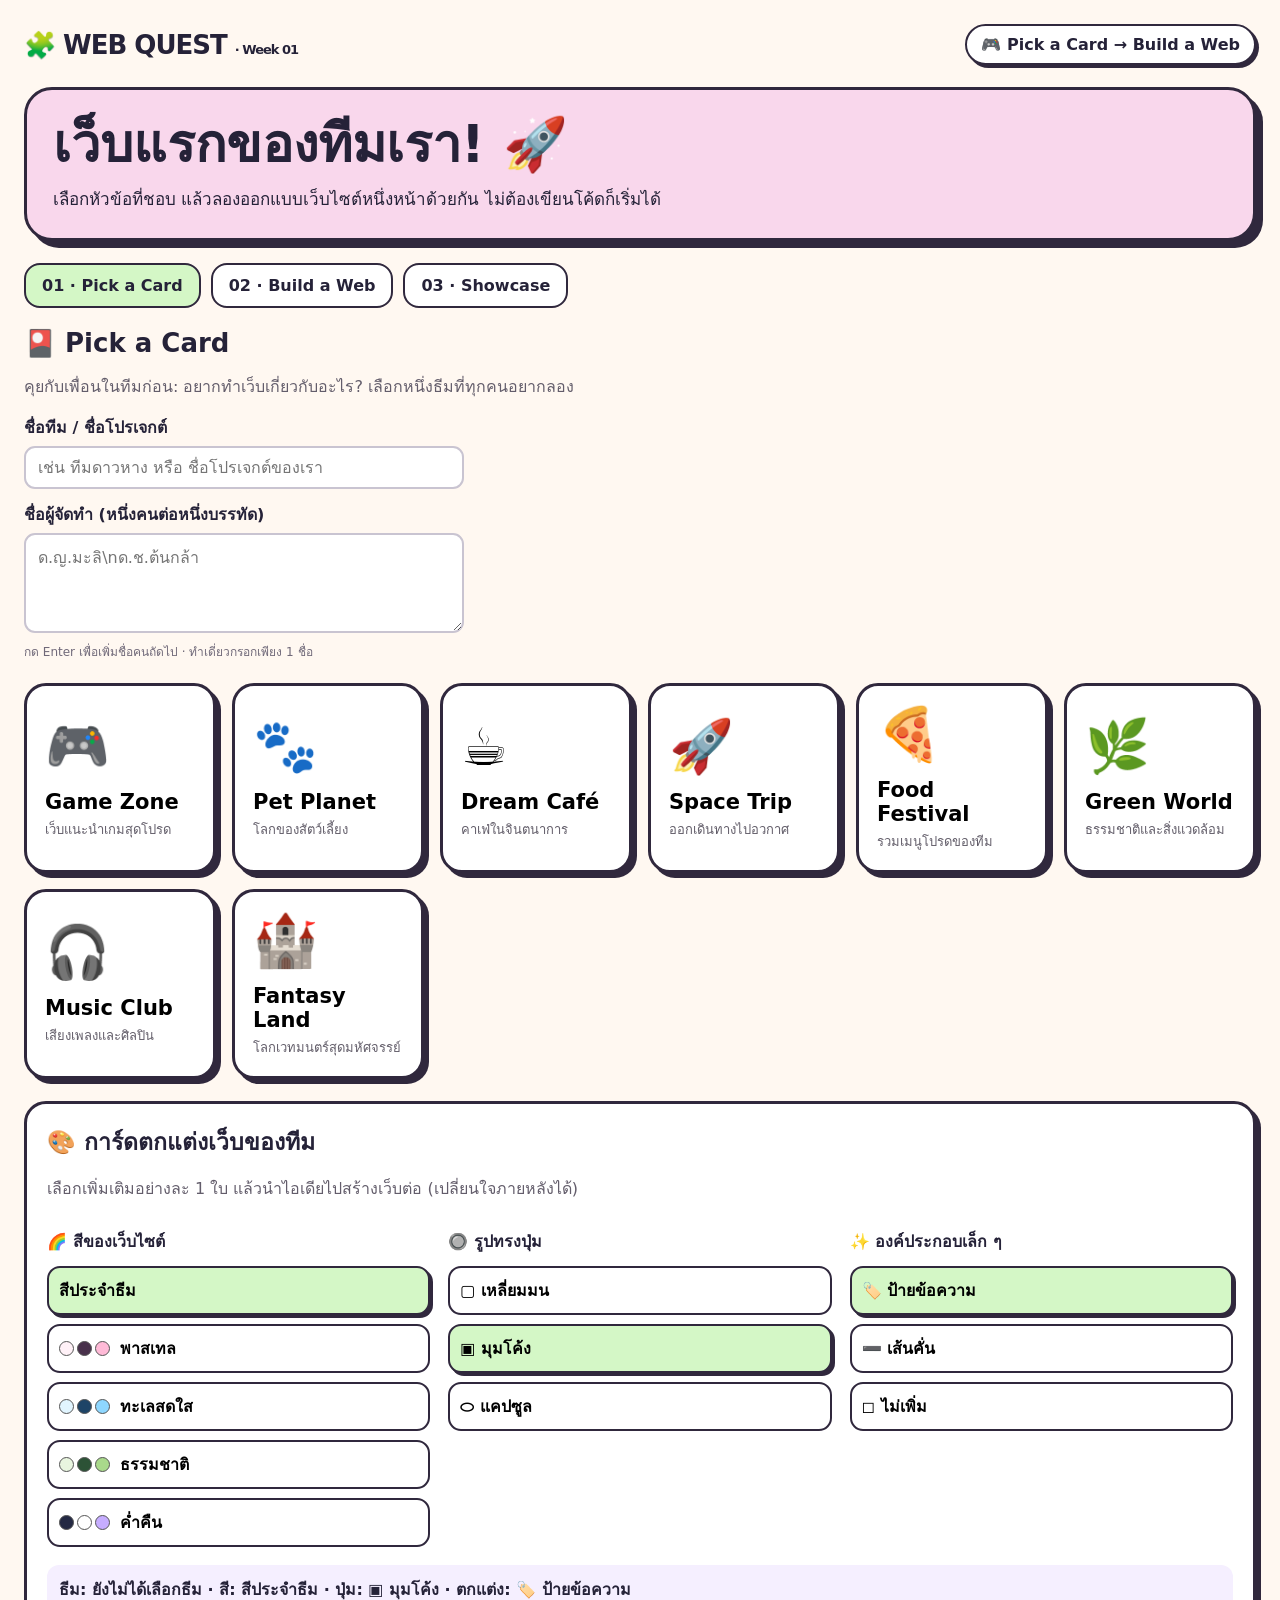
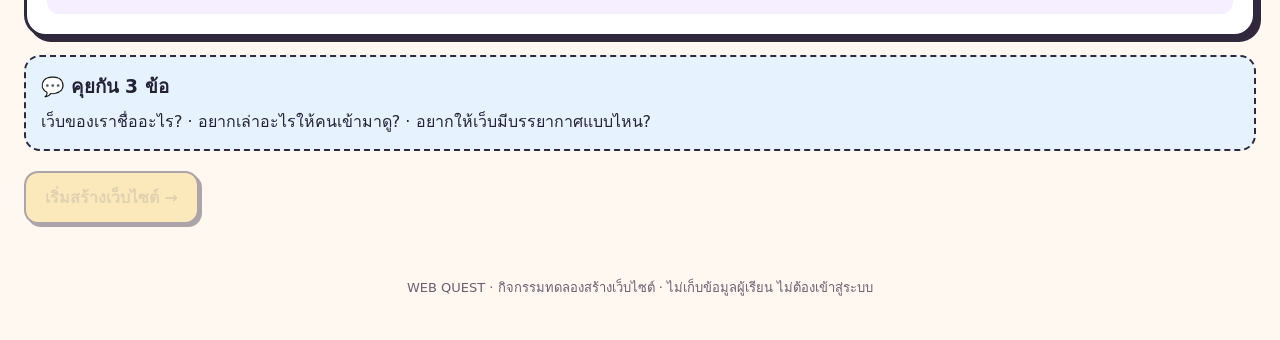
==== commit f75b9c50: "Update index.html" ====
--- a/index.html
+++ b/index.html
@@ -544,6 +544,110 @@
         @media(max-width:760px) {
             .pick-grid {
                 grid-template-columns: 1fr
+            }
+        }
+
+        .members-help {
+            font-size: 12px;
+            color: #706979;
+            margin-top: 5px
+        }
+
+        .member-list {
+            white-space: pre-line
+        }
+
+        .submission-box {
+            background: #f5efff;
+            border: 2px solid #30283d;
+            border-radius: 18px;
+            padding: 18px;
+            margin-top: 18px
+        }
+
+        .submission-box h3 {
+            margin: 0 0 8px
+        }
+
+        .submit-status {
+            font-size: 13px;
+            color: #635d6b
+        }
+
+        .report {
+            display: none
+        }
+
+        .report-preview {
+            border: 2px solid #30283d;
+            border-radius: 12px;
+            overflow: hidden;
+            margin: 14px 0
+        }
+
+        .report-preview .page {
+            min-height: 230px
+        }
+
+        .report-meta {
+            display: grid;
+            grid-template-columns: 1fr 1fr;
+            gap: 8px
+        }
+
+        .report-meta p {
+            margin: 4px 0;
+            overflow-wrap: anywhere
+        }
+
+        @media print {
+            @page {
+                size: A4 portrait;
+                margin: 13mm
+            }
+
+            body {
+                background: #fff !important;
+                color: #222 !important
+            }
+
+            .shell {
+                display: none !important
+            }
+
+            .report {
+                display: block !important;
+                font-family: Tahoma, 'Segoe UI', sans-serif;
+                font-size: 11pt;
+                color: #222
+            }
+
+            .report h1 {
+                font-size: 22pt;
+                margin: 8px 0
+            }
+
+            .report h2 {
+                font-size: 14pt
+            }
+
+            .report-preview {
+                break-inside: avoid
+            }
+
+            .report-preview .page {
+                min-height: 200px;
+                print-color-adjust: exact;
+                -webkit-print-color-adjust: exact
+            }
+
+            .report-meta {
+                break-inside: avoid
+            }
+
+            .report .browser-top {
+                print-color-adjust: exact;
+                -webkit-print-color-adjust: exact
             }
         }
     </style>
@@ -564,7 +668,11 @@
         <section id="pick" class="screen active">
             <h2 class="section-title">🎴 Pick a Card</h2>
             <p class="muted">คุยกับเพื่อนในทีมก่อน: อยากทำเว็บเกี่ยวกับอะไร? เลือกหนึ่งธีมที่ทุกคนอยากลอง</p>
-            <div class="field team"><label for="team">ชื่อทีม</label><input id="team" placeholder="เช่น ทีมดาวหาง">
+            <div class="field team"><label for="team">ชื่อทีม / ชื่อโปรเจกต์</label><input id="team" maxlength="100"
+                    placeholder="เช่น ทีมดาวหาง หรือ ชื่อโปรเจกต์ของเรา"></div>
+            <div class="field team"><label for="members">ชื่อผู้จัดทำ (หนึ่งคนต่อหนึ่งบรรทัด)</label><textarea
+                    id="members" rows="4" placeholder="ด.ญ.มะลิ\nด.ช.ต้นกล้า"></textarea>
+                <div class="members-help">กด Enter เพื่อเพิ่มชื่อคนถัดไป · ทำเดี่ยวกรอกเพียง 1 ชื่อ</div>
             </div>
             <div id="cards" class="cards"></div>
             <div class="pick-custom">
@@ -671,72 +779,78 @@
                 <h2 id="shareTitle"></h2>
                 <p>ชวนทีมอื่นมาดูผลงาน และลองกดปุ่มบนเว็บของเรา!</p>
                 <div class="summary-preview" id="sharePreview"></div>
+                <div class="field"><strong>👥 ผู้จัดทำ</strong>
+                    <p id="shareMembers" class="member-list"></p>
+                </div>
                 <div class="checklist"><label><input type="checkbox">
                         เราบอกได้ว่าเว็บของเราทำเกี่ยวกับอะไร</label><label><input type="checkbox"> เราลองเปลี่ยนข้อความ
                         สี และภาพแล้ว</label><label><input type="checkbox">
                         เรารู้ว่าชื่อแท็บกับหัวข้อบนเว็บไม่ใช่สิ่งเดียวกัน</label><label><input type="checkbox">
                         เราได้ดูผลงานของเพื่อนอย่างน้อยหนึ่งทีม</label></div>
                 <div class="actions"><button id="backBuild" class="btn">← กลับไปแก้เว็บ</button><button id="restart"
-                        class="btn primary">เริ่มทีมใหม่ ↺</button></div>
+                        class="btn">เริ่มโปรเจกต์ใหม่ ↺</button></div>
+                <div class="submission-box">
+                    <h3>📨 ส่งผลงานให้ครู</h3>
+                    <p class="muted">ตรวจชื่อสมาชิกและหน้าเว็บไซต์ให้เรียบร้อยก่อนส่ง สามารถแก้ไขแล้วส่งใหม่ได้</p>
+                    <p id="submitStatus" class="submit-status">ยังไม่ได้ส่งงาน</p>
+                    <div class="actions"><button id="exportPdf" class="btn">📄 Export PDF</button><button
+                            id="submitWork" class="btn primary">📤 ส่งงานให้ครู</button></div>
+                    <p class="mini-note">การส่งงานจะเปิดหน้ารับงานใหม่ และแสดงรหัสยืนยันเมื่อระบบรับงานสำเร็จ</p>
+                </div>
             </div>
         </section>
         <footer class="footer">WEB QUEST · กิจกรรมทดลองสร้างเว็บไซต์ · ไม่เก็บข้อมูลผู้เรียน ไม่ต้องเข้าสู่ระบบ</footer>
     </div>
+    <section class="report" id="printReport">
+        <div style="display:flex;justify-content:space-between"><strong>WEB LEARNING STUDIO</strong><strong>WEEK 01 ·
+                PORTFOLIO</strong></div>
+        <hr>
+        <h1>My First Website</h1>
+        <p><strong>ชื่อทีม / โปรเจกต์:</strong> <span id="reportTeam"></span></p>
+        <div class="report-preview" id="reportPreview"></div>
+        <h2>Design Choices</h2>
+        <div class="report-meta">
+            <p><strong>Theme:</strong> <span id="reportTheme"></span></p>
+            <p><strong>Design:</strong> <span id="reportChoices"></span></p>
+        </div>
+        <h2>ผู้จัดทำ</h2>
+        <p class="member-list" id="reportMembers"></p>
+        <hr><small>WEB QUEST · Pick a Card + Build a Web · <span id="reportDate"></span></small>
+    </section>
     <script>
         'use strict';
-        const themes = [{id: 'game', name: 'Game Zone', emoji: '🎮', desc: 'เว็บแนะนำเกมสุดโปรด', title: 'Pixel Playground', heading: 'Welcome to Game Zone!', description: 'มารู้จักเกมที่พวกเราชอบกันเถอะ', bg: '#e9e4ff', text: '#302456', button: '#ffcf69', images: ['🎮', '🕹️', '👾', '🏆']}, {id: 'pet', name: 'Pet Planet', emoji: '🐾', desc: 'โลกของสัตว์เลี้ยง', title: 'Pet Planet', heading: 'Hello, Pet Lovers!', description: 'พบกับเพื่อนตัวน้อยสุดน่ารักของเรา', bg: '#fff1d8', text: '#523c31', button: '#f5b2c9', images: ['🐱', '🐶', '🐰', '🐹']}, {id: 'cafe', name: 'Dream Café', emoji: '☕', desc: 'คาเฟ่ในจินตนาการ', title: 'Dream Café', heading: 'Welcome to Our Café', description: 'เครื่องดื่มอร่อยและมุมพักผ่อนแสนอบอุ่น', bg: '#f7e6db', text: '#51362e', button: '#d6a879', images: ['☕', '🍰', '🧋', '🥐']}, {id: 'space', name: 'Space Trip', emoji: '🚀', desc: 'ออกเดินทางไปอวกาศ', title: 'Galaxy Explorer', heading: 'Explore the Universe', description: 'ออกเดินทางไปค้นพบดาวเคราะห์และกาแล็กซี', bg: '#e0e9ff', text: '#242d5a', button: '#b5c6ff', images: ['🚀', '🪐', '🌙', '👽']}, {id: 'food', name: 'Food Festival', emoji: '🍕', desc: 'รวมเมนูโปรดของทีม', title: 'Yummy World', heading: 'Food Makes Us Happy!', description: 'มาดูเมนูโปรดของพวกเรากัน', bg: '#fff0d9', text: '#583323', button: '#ffb78b', images: ['🍕', '🍔', '🍜', '🍣']}, {id: 'nature', name: 'Green World', emoji: '🌿', desc: 'ธรรมชาติและสิ่งแวดล้อม', title: 'Green World', heading: 'Love Our Planet', description: 'เรื่องเล็ก ๆ ที่ช่วยดูแลโลกของเราได้', bg: '#e5f4dc', text: '#234a32', button: '#b7dfa1', images: ['🌿', '🌻', '🌳', '🦋']}, {id: 'music', name: 'Music Club', emoji: '🎧', desc: 'เสียงเพลงและศิลปิน', title: 'Music Club', heading: 'Feel the Music!', description: 'เพลย์ลิสต์เพลงโปรดของพวกเรา', bg: '#ffe2f0', text: '#5a2447', button: '#e5b0fa', images: ['🎧', '🎸', '🎤', '🎹']}, {id: 'fantasy', name: 'Fantasy Land', emoji: '🏰', desc: 'โลกเวทมนตร์สุดมหัศจรรย์', title: 'Magic Kingdom', heading: 'Enter a Magical World', description: 'ยินดีต้อนรับสู่อาณาจักรแห่งจินตนาการ', bg: '#efe4ff', text: '#402a62', button: '#f7d88e', images: ['🏰', '🐉', '🪄', '🦄']}];
-        let selected = null; let pickedPalette = 'original', pickedShape = '14', pickedElement = 'badge'; const palettes = [{id: 'original', label: 'สีประจำธีม', colors: []}, {id: 'pastel', label: 'พาสเทล', colors: ['#fff1f7', '#49314c', '#ffbad7']}, {id: 'ocean', label: 'ทะเลสดใส', colors: ['#e1f5ff', '#1e4467', '#8ed7ff']}, {id: 'forest', label: 'ธรรมชาติ', colors: ['#e8f5df', '#2c5236', '#a9d98b']}, {id: 'night', label: 'ค่ำคืน', colors: ['#242943', '#ffffff', '#c6adff']}]; const shapes = [{id: '5', label: '▢ เหลี่ยมมน'}, {id: '14', label: '▣ มุมโค้ง'}, {id: '99', label: '⬭ แคปซูล'}]; const elements = [{id: 'badge', label: '🏷️ ป้ายข้อความ'}, {id: 'divider', label: '➖ เส้นคั่น'}, {id: 'none', label: '◻️ ไม่เพิ่ม'}]; const $ = id => document.getElementById(id); const fields = ['siteTitle', 'heading', 'description', 'imageChoice', 'buttonText', 'buttonMessage', 'bgColor', 'textColor', 'buttonColor', 'fontSize', 'align', 'roundness', 'showImage', 'showButton'];
-        function navigate(id) {for (const name of ['pick', 'build', 'share']) $(name).classList.toggle('active', name === id);['s1', 's2', 's3'].forEach((s, i) => $(s).classList.toggle('active', ['pick', 'build', 'share'][i] === id)); window.scrollTo({top: 0, behavior: 'instant'});} function choose(id) {selected = themes.find(t => t.id === id); document.querySelectorAll('.theme-card').forEach(el => {const on = el.dataset.id === id; el.classList.toggle('selected', on); el.setAttribute('aria-pressed', String(on))}); $('start').disabled = false; updatePickSummary();}
-        for (const theme of themes) {const b = document.createElement('button'); b.className = 'theme-card'; b.dataset.id = theme.id; b.type = 'button'; b.setAttribute('aria-pressed', 'false'); const em = document.createElement('span'); em.className = 'theme-emoji'; em.textContent = theme.emoji; const name = document.createElement('span'); name.className = 'theme-name'; name.textContent = theme.name; const desc = document.createElement('span'); desc.className = 'theme-desc'; desc.textContent = theme.desc; b.append(em, name, desc); b.addEventListener('click', () => choose(theme.id)); $('cards').append(b)}
-        function makeOptionCards(id, items, selectedValue, handler) {const host = $(id); items.forEach(item => {const b = document.createElement('button'); b.type = 'button'; b.className = 'option-card'; b.dataset.choice = item.id; b.setAttribute('aria-pressed', String(item.id === selectedValue)); if (item.colors?.length) {const sw = document.createElement('span'); sw.className = 'swatches'; item.colors.forEach(c => {const dot = document.createElement('i'); dot.style.backgroundColor = c; sw.append(dot)}); b.append(sw)} b.append(document.createTextNode(item.label)); b.addEventListener('click', () => {handler(item.id); host.querySelectorAll('button').forEach(x => {const on = x.dataset.choice === item.id; x.classList.toggle('selected', on); x.setAttribute('aria-pressed', String(on))}); updatePickSummary()}); host.append(b)}); host.querySelector(`[data-choice="${selectedValue}"]`)?.classList.add('selected')}
-        function updatePickSummary() {const t = selected?.name || 'ยังไม่ได้เลือกธีม'; $('pickSummary').textContent = `ธีม: ${t}  ·  สี: ${palettes.find(p => p.id === pickedPalette).label}  ·  ปุ่ม: ${shapes.find(p => p.id === pickedShape).label}  ·  ตกแต่ง: ${elements.find(p => p.id === pickedElement).label}`}
+        const themes = [{ id: 'game', name: 'Game Zone', emoji: '🎮', desc: 'เว็บแนะนำเกมสุดโปรด', title: 'Pixel Playground', heading: 'Welcome to Game Zone!', description: 'มารู้จักเกมที่พวกเราชอบกันเถอะ', bg: '#e9e4ff', text: '#302456', button: '#ffcf69', images: ['🎮', '🕹️', '👾', '🏆'] }, { id: 'pet', name: 'Pet Planet', emoji: '🐾', desc: 'โลกของสัตว์เลี้ยง', title: 'Pet Planet', heading: 'Hello, Pet Lovers!', description: 'พบกับเพื่อนตัวน้อยสุดน่ารักของเรา', bg: '#fff1d8', text: '#523c31', button: '#f5b2c9', images: ['🐱', '🐶', '🐰', '🐹'] }, { id: 'cafe', name: 'Dream Café', emoji: '☕', desc: 'คาเฟ่ในจินตนาการ', title: 'Dream Café', heading: 'Welcome to Our Café', description: 'เครื่องดื่มอร่อยและมุมพักผ่อนแสนอบอุ่น', bg: '#f7e6db', text: '#51362e', button: '#d6a879', images: ['☕', '🍰', '🧋', '🥐'] }, { id: 'space', name: 'Space Trip', emoji: '🚀', desc: 'ออกเดินทางไปอวกาศ', title: 'Galaxy Explorer', heading: 'Explore the Universe', description: 'ออกเดินทางไปค้นพบดาวเคราะห์และกาแล็กซี', bg: '#e0e9ff', text: '#242d5a', button: '#b5c6ff', images: ['🚀', '🪐', '🌙', '👽'] }, { id: 'food', name: 'Food Festival', emoji: '🍕', desc: 'รวมเมนูโปรดของทีม', title: 'Yummy World', heading: 'Food Makes Us Happy!', description: 'มาดูเมนูโปรดของพวกเรากัน', bg: '#fff0d9', text: '#583323', button: '#ffb78b', images: ['🍕', '🍔', '🍜', '🍣'] }, { id: 'nature', name: 'Green World', emoji: '🌿', desc: 'ธรรมชาติและสิ่งแวดล้อม', title: 'Green World', heading: 'Love Our Planet', description: 'เรื่องเล็ก ๆ ที่ช่วยดูแลโลกของเราได้', bg: '#e5f4dc', text: '#234a32', button: '#b7dfa1', images: ['🌿', '🌻', '🌳', '🦋'] }, { id: 'music', name: 'Music Club', emoji: '🎧', desc: 'เสียงเพลงและศิลปิน', title: 'Music Club', heading: 'Feel the Music!', description: 'เพลย์ลิสต์เพลงโปรดของพวกเรา', bg: '#ffe2f0', text: '#5a2447', button: '#e5b0fa', images: ['🎧', '🎸', '🎤', '🎹'] }, { id: 'fantasy', name: 'Fantasy Land', emoji: '🏰', desc: 'โลกเวทมนตร์สุดมหัศจรรย์', title: 'Magic Kingdom', heading: 'Enter a Magical World', description: 'ยินดีต้อนรับสู่อาณาจักรแห่งจินตนาการ', bg: '#efe4ff', text: '#402a62', button: '#f7d88e', images: ['🏰', '🐉', '🪄', '🦄'] }];
+        let selected = null; let pickedPalette = 'original', pickedShape = '14', pickedElement = 'badge'; const palettes = [{ id: 'original', label: 'สีประจำธีม', colors: [] }, { id: 'pastel', label: 'พาสเทล', colors: ['#fff1f7', '#49314c', '#ffbad7'] }, { id: 'ocean', label: 'ทะเลสดใส', colors: ['#e1f5ff', '#1e4467', '#8ed7ff'] }, { id: 'forest', label: 'ธรรมชาติ', colors: ['#e8f5df', '#2c5236', '#a9d98b'] }, { id: 'night', label: 'ค่ำคืน', colors: ['#242943', '#ffffff', '#c6adff'] }]; const shapes = [{ id: '5', label: '▢ เหลี่ยมมน' }, { id: '14', label: '▣ มุมโค้ง' }, { id: '99', label: '⬭ แคปซูล' }]; const elements = [{ id: 'badge', label: '🏷️ ป้ายข้อความ' }, { id: 'divider', label: '➖ เส้นคั่น' }, { id: 'none', label: '◻️ ไม่เพิ่ม' }]; const $ = id => document.getElementById(id); const fields = ['siteTitle', 'heading', 'description', 'imageChoice', 'buttonText', 'buttonMessage', 'bgColor', 'textColor', 'buttonColor', 'fontSize', 'align', 'roundness', 'showImage', 'showButton'];
+        function navigate(id) { for (const name of ['pick', 'build', 'share']) $(name).classList.toggle('active', name === id);['s1', 's2', 's3'].forEach((s, i) => $(s).classList.toggle('active', ['pick', 'build', 'share'][i] === id)); window.scrollTo({ top: 0, behavior: 'instant' }); } function choose(id) { selected = themes.find(t => t.id === id); document.querySelectorAll('.theme-card').forEach(el => { const on = el.dataset.id === id; el.classList.toggle('selected', on); el.setAttribute('aria-pressed', String(on)) }); $('start').disabled = false; updatePickSummary(); }
+        for (const theme of themes) { const b = document.createElement('button'); b.className = 'theme-card'; b.dataset.id = theme.id; b.type = 'button'; b.setAttribute('aria-pressed', 'false'); const em = document.createElement('span'); em.className = 'theme-emoji'; em.textContent = theme.emoji; const name = document.createElement('span'); name.className = 'theme-name'; name.textContent = theme.name; const desc = document.createElement('span'); desc.className = 'theme-desc'; desc.textContent = theme.desc; b.append(em, name, desc); b.addEventListener('click', () => choose(theme.id)); $('cards').append(b) }
+        function makeOptionCards(id, items, selectedValue, handler) { const host = $(id); items.forEach(item => { const b = document.createElement('button'); b.type = 'button'; b.className = 'option-card'; b.dataset.choice = item.id; b.setAttribute('aria-pressed', String(item.id === selectedValue)); if (item.colors?.length) { const sw = document.createElement('span'); sw.className = 'swatches'; item.colors.forEach(c => { const dot = document.createElement('i'); dot.style.backgroundColor = c; sw.append(dot) }); b.append(sw) } b.append(document.createTextNode(item.label)); b.addEventListener('click', () => { handler(item.id); host.querySelectorAll('button').forEach(x => { const on = x.dataset.choice === item.id; x.classList.toggle('selected', on); x.setAttribute('aria-pressed', String(on)) }); updatePickSummary() }); host.append(b) }); host.querySelector(`[data-choice="${selectedValue}"]`)?.classList.add('selected') }
+        function updatePickSummary() { const t = selected?.name || 'ยังไม่ได้เลือกธีม'; $('pickSummary').textContent = `ธีม: ${t}  ·  สี: ${palettes.find(p => p.id === pickedPalette).label}  ·  ปุ่ม: ${shapes.find(p => p.id === pickedShape).label}  ·  ตกแต่ง: ${elements.find(p => p.id === pickedElement).label}` }
         makeOptionCards('paletteCards', palettes, pickedPalette, v => pickedPalette = v); makeOptionCards('shapeCards', shapes, pickedShape, v => pickedShape = v); makeOptionCards('elementCards', elements, pickedElement, v => pickedElement = v); updatePickSummary();
-        function initTheme() {const t = selected; if (!t) return; const vals = {siteTitle: t.title, heading: t.heading, description: t.description, buttonText: 'คลิกดูสิ!', buttonMessage: 'ยินดีต้อนรับสู่เว็บไซต์ของเรา 🎉', bgColor: t.bg, textColor: t.text, buttonColor: t.button, fontSize: '38', align: 'center', roundness: pickedShape}; if (pickedPalette !== 'original') {const pal = palettes.find(p => p.id === pickedPalette); vals.bgColor = pal.colors[0]; vals.textColor = pal.colors[1]; vals.buttonColor = pal.colors[2]} for (const [k, v] of Object.entries(vals)) $(k).value = v; $('showImage').checked = true; $('showButton').checked = true; $('imageChoice').replaceChildren(); t.images.forEach((im, i) => {const o = document.createElement('option'); o.value = im; o.textContent = im + ' ภาพที่ ' + (i + 1); $('imageChoice').append(o)}); render()}
-        function render() {const text = $('textColor').value; const page = $('page'); page.style.backgroundColor = $('bgColor').value; page.style.color = text; page.style.textAlign = $('align').value; $('tab').textContent = $('siteTitle').value || 'Untitled'; $('viewHeading').textContent = $('heading').value; $('viewHeading').style.fontSize = $('fontSize').value + 'px'; $('viewDescription').textContent = $('description').value; $('illustration').textContent = $('imageChoice').value; $('visual').classList.toggle('hidden', !$('showImage').checked); const button = $('viewButton'); button.textContent = $('buttonText').value || 'ปุ่ม'; button.style.backgroundColor = $('buttonColor').value; button.style.color = '#242238'; button.style.borderRadius = $('roundness').value + 'px'; button.classList.toggle('hidden', !$('showButton').checked); const extra = $('extraElement'); extra.replaceChildren(); if (pickedElement === 'badge') {const badge = document.createElement('span'); badge.className = 'tiny-deco'; badge.textContent = '✨ เว็บไซต์ของทีมเรา'; extra.append(badge)} else if (pickedElement === 'divider') {const hr = document.createElement('hr'); hr.className = 'tiny-divider'; extra.append(hr)} $('toast').textContent = ''}
-        fields.forEach(id => $(id).addEventListener('input', render)); $('viewButton').addEventListener('click', () => {$('toast').textContent = $('buttonMessage').value || 'คุณกดปุ่มแล้ว!'}); $('start').addEventListener('click', () => {if (!selected) return; initTheme(); navigate('build')}); $('backPick').addEventListener('click', () => navigate('pick')); $('reset').addEventListener('click', initTheme); $('showcase').addEventListener('click', () => {const browser = document.querySelector('#build .browser').cloneNode(true); browser.querySelector('#toast').textContent = ''; browser.querySelector('button').addEventListener('click', () => {browser.querySelector('#toast').textContent = $('buttonMessage').value || 'คุณกดปุ่มแล้ว!'}); $('sharePreview').replaceChildren(browser); $('teamBadge').textContent = ($('team').value.trim() || 'ทีมของเรา') + ' · ' + selected.name; $('shareTitle').textContent = $('heading').value || 'เว็บไซต์ของเรา'; navigate('share')}); $('backBuild').addEventListener('click', () => navigate('build')); $('restart').addEventListener('click', () => {selected = null; $('team').value = ''; $('start').disabled = true; document.querySelectorAll('.theme-card').forEach(b => {b.classList.remove('selected'); b.setAttribute('aria-pressed', 'false')}); document.querySelectorAll('.checklist input').forEach(c => c.checked = false); navigate('pick')});
+        function initTheme() { const t = selected; if (!t) return; const vals = { siteTitle: t.title, heading: t.heading, description: t.description, buttonText: 'คลิกดูสิ!', buttonMessage: 'ยินดีต้อนรับสู่เว็บไซต์ของเรา 🎉', bgColor: t.bg, textColor: t.text, buttonColor: t.button, fontSize: '38', align: 'center', roundness: pickedShape }; if (pickedPalette !== 'original') { const pal = palettes.find(p => p.id === pickedPalette); vals.bgColor = pal.colors[0]; vals.textColor = pal.colors[1]; vals.buttonColor = pal.colors[2] } for (const [k, v] of Object.entries(vals)) $(k).value = v; $('showImage').checked = true; $('showButton').checked = true; $('imageChoice').replaceChildren(); t.images.forEach((im, i) => { const o = document.createElement('option'); o.value = im; o.textContent = im + ' ภาพที่ ' + (i + 1); $('imageChoice').append(o) }); render() }
+        function render() { const text = $('textColor').value; const page = $('page'); page.style.backgroundColor = $('bgColor').value; page.style.color = text; page.style.textAlign = $('align').value; $('tab').textContent = $('siteTitle').value || 'Untitled'; $('viewHeading').textContent = $('heading').value; $('viewHeading').style.fontSize = $('fontSize').value + 'px'; $('viewDescription').textContent = $('description').value; $('illustration').textContent = $('imageChoice').value; $('visual').classList.toggle('hidden', !$('showImage').checked); const button = $('viewButton'); button.textContent = $('buttonText').value || 'ปุ่ม'; button.style.backgroundColor = $('buttonColor').value; button.style.color = '#242238'; button.style.borderRadius = $('roundness').value + 'px'; button.classList.toggle('hidden', !$('showButton').checked); const extra = $('extraElement'); extra.replaceChildren(); if (pickedElement === 'badge') { const badge = document.createElement('span'); badge.className = 'tiny-deco'; badge.textContent = '✨ เว็บไซต์ของทีมเรา'; extra.append(badge) } else if (pickedElement === 'divider') { const hr = document.createElement('hr'); hr.className = 'tiny-divider'; extra.append(hr) } $('toast').textContent = '' }
+        fields.forEach(id => $(id).addEventListener('input', render)); $('viewButton').addEventListener('click', () => { $('toast').textContent = $('buttonMessage').value || 'คุณกดปุ่มแล้ว!' }); $('start').addEventListener('click', () => { if (!selected) return; initTheme(); navigate('build') }); $('backPick').addEventListener('click', () => navigate('pick')); $('reset').addEventListener('click', initTheme); $('showcase').addEventListener('click', () => { const browser = document.querySelector('#build .browser').cloneNode(true); browser.querySelector('#toast').textContent = ''; browser.querySelector('button').addEventListener('click', () => { browser.querySelector('#toast').textContent = $('buttonMessage').value || 'คุณกดปุ่มแล้ว!' }); $('sharePreview').replaceChildren(browser); $('teamBadge').textContent = ($('team').value.trim() || 'ทีมของเรา') + ' · ' + selected.name; $('shareTitle').textContent = $('heading').value || 'เว็บไซต์ของเรา'; navigate('share') }); $('backBuild').addEventListener('click', () => navigate('build'));
+
+        // Week 01 enhancement: local draft, printable portfolio and server submission.
+        const STORAGE_KEY = 'webquest-week01-draft-v2';
+        const SUBMISSION_URL = 'https://script.google.com/macros/s/AKfycbyhje1FBRVRr29LWboxqVKpJSXcP6aOvkDretjeNwZAXtFPttQ7ZD_YZ9O8llAg3Jaz/exec'; // วาง URL /exec ของ Google Apps Script หลัง deploy
+        let projectId = ''; let lastSubmissionId = ''; let saveTimer;
+        function newProjectId() { return 'PRJ-' + (crypto.randomUUID ? crypto.randomUUID() : Date.now().toString(36) + '-' + Math.random().toString(36).slice(2)); }
+        function memberNames() { return $('members').value.split(/\r?\n/).map(v => v.trim()).filter(Boolean).slice(0, 50) }
+        function snapshot() { const values = {}; fields.forEach(id => { values[id] = ['showImage', 'showButton'].includes(id) ? $(id).checked : $(id).value }); return { projectId, team: $('team').value, members: $('members').value, selectedId: selected?.id || null, pickedPalette, pickedShape, pickedElement, values, lastSubmissionId }; }
+        function saveDraft() { try { localStorage.setItem(STORAGE_KEY, JSON.stringify(snapshot())) } catch (e) { console.warn('Unable to save draft', e) } }
+        function scheduleSave() { clearTimeout(saveTimer); saveTimer = setTimeout(saveDraft, 250) }
+        function restoreDraft() { try { const d = JSON.parse(localStorage.getItem(STORAGE_KEY) || 'null'); if (!d) return; projectId = d.projectId || newProjectId(); lastSubmissionId = d.lastSubmissionId || ''; $('team').value = d.team || ''; $('members').value = d.members || ''; pickedPalette = d.pickedPalette || 'original'; pickedShape = d.pickedShape || '14'; pickedElement = d.pickedElement || 'badge'; if (d.selectedId && themes.some(t => t.id === d.selectedId)) { choose(d.selectedId); initTheme(); for (const [k, v] of Object.entries(d.values || {})) { if (!$(k)) continue; if (k === 'imageChoice' && !Array.from($(k).options).some(o => o.value === v)) continue; if (['showImage', 'showButton'].includes(k)) $(k).checked = Boolean(v); else $(k).value = v } render() } document.querySelectorAll('.option-cards').forEach(host => { const v = host.id === 'paletteCards' ? pickedPalette : host.id === 'shapeCards' ? pickedShape : pickedElement; host.querySelectorAll('button').forEach(b => { const on = b.dataset.choice === v; b.classList.toggle('selected', on); b.setAttribute('aria-pressed', String(on)) }) }); updatePickSummary() } catch (e) { console.warn('Unable to restore draft', e) } }
+        function updateShowcase() { if (!selected) return; $('shareMembers').textContent = memberNames().map((n, i) => (i + 1) + '. ' + n).join('\n') || 'ยังไม่ได้กรอกชื่อผู้จัดทำ'; $('submitStatus').textContent = lastSubmissionId ? 'ส่งล่าสุด: ' + lastSubmissionId + ' (โปรดตรวจใบรับงานจากระบบด้วย)' : 'ยังไม่ได้ส่งงาน' }
+        function reportData() { return { projectId, team: $('team').value.trim(), members: memberNames(), theme: selected?.name || '', palette: palettes.find(x => x.id === pickedPalette)?.label || '', shape: shapes.find(x => x.id === pickedShape)?.label || '', element: elements.find(x => x.id === pickedElement)?.label || '', site: Object.fromEntries(fields.map(id => [id, ['showImage', 'showButton'].includes(id) ? $(id).checked : $(id).value])), createdAt: new Date().toISOString() } }
+        function makeReport() { const d = reportData(); $('reportTeam').textContent = d.team; $('reportMembers').textContent = d.members.map((n, i) => (i + 1) + '. ' + n).join('\n'); $('reportTheme').textContent = d.theme; $('reportChoices').textContent = [d.palette, d.shape, d.element].join(' · '); $('reportDate').textContent = new Date().toLocaleString('th-TH'); const clone = document.querySelector('#build .browser').cloneNode(true); clone.querySelector('#toast').textContent = ''; clone.querySelector('button')?.setAttribute('disabled', ''); $('reportPreview').replaceChildren(clone) }
+        function validateSubmission() { if (!$('team').value.trim()) { alert('กรุณากรอกชื่อทีม / ชื่อโปรเจกต์'); navigate('pick'); $('team').focus(); return false } if (!memberNames().length) { alert('กรุณากรอกชื่อผู้จัดทำอย่างน้อย 1 คน'); navigate('pick'); $('members').focus(); return false } if (!selected) { alert('กรุณาเลือกธีมก่อน'); navigate('pick'); return false } return true }
+        $('exportPdf').addEventListener('click', () => { if (!validateSubmission()) return; makeReport(); window.print() });
+        $('submitWork').addEventListener('click', () => { if (!validateSubmission()) return; if (!SUBMISSION_URL) { alert('ยังไม่ได้ตั้งค่า Google Apps Script สำหรับรับงาน กรุณาใช้ Export PDF ไปก่อน'); return } if (!confirm('ยืนยันส่งผลงานให้ครู? ระบบจะเปิดหน้าใบรับงานในแท็บใหม่')) return; const d = reportData(); d.requestId = crypto.randomUUID ? crypto.randomUUID() : newProjectId(); const f = document.createElement('form'); f.method = 'POST'; f.action = SUBMISSION_URL; f.target = '_blank'; const input = document.createElement('input'); input.type = 'hidden'; input.name = 'payload'; input.value = JSON.stringify(d); f.append(input); document.body.append(f); f.submit(); f.remove(); $('submitStatus').textContent = 'เปิดหน้ารับงานแล้ว กรุณาตรวจผลในแท็บใหม่ (ยังไม่ยืนยันว่าได้รับงาน)'; saveDraft() });
+        $('team').addEventListener('input', scheduleSave); $('members').addEventListener('input', scheduleSave); fields.forEach(id => $(id).addEventListener('input', scheduleSave)); document.querySelectorAll('.theme-card,.option-card').forEach(b => b.addEventListener('click', scheduleSave)); $('start').addEventListener('click', scheduleSave); $('reset').addEventListener('click', scheduleSave); $('showcase').addEventListener('click', () => { updateShowcase(); saveDraft() });
+        // Override the original reset-to-new-team handler to keep previous drafts safe from accidental clicks.
+        $('restart').addEventListener('click', () => { if (!confirm('เริ่มโปรเจกต์ใหม่? ข้อมูลฉบับร่างบนเครื่องนี้จะถูกแทนที่ (ไฟล์ที่ส่งแล้วไม่ถูกลบ)')) return; projectId = newProjectId(); lastSubmissionId = ''; $('members').value = ''; $('team').value = ''; selected = null; pickedPalette = 'original'; pickedShape = '14'; pickedElement = 'badge'; $('start').disabled = true; document.querySelectorAll('.theme-card').forEach(b => { b.classList.remove('selected'); b.setAttribute('aria-pressed', 'false') }); document.querySelectorAll('.checklist input').forEach(c => c.checked = false); navigate('pick'); saveDraft() }, true);
+        projectId = newProjectId(); restoreDraft();
     </script>
 </body>
 
 </html>
-<html lang="th"><head><meta charset="utf-8"><meta name="viewport" content="width=device-width,initial-scale=1"><title>Pick a Card · Build a Web</title><style>
-:root{font-family:system-ui,'Segoe UI',Tahoma,sans-serif;color:#252238;background:#fff8f1}*{box-sizing:border-box}body{margin:0}.shell{max-width:1350px;margin:auto;padding:24px}header{display:flex;align-items:center;justify-content:space-between;gap:12px;flex-wrap:wrap}.brand{font-size:26px;font-weight:900;letter-spacing:-1px}.pill{background:#fff;border:2px solid #30283d;border-radius:99px;padding:9px 14px;font-weight:750;box-shadow:3px 3px #30283d}.hero{background:#f9d7ec;border:3px solid #30283d;border-radius:28px;padding:26px;margin:22px 0;box-shadow:7px 7px #30283d}.hero h1{font-size:clamp(30px,5vw,52px);line-height:1.1;margin:0 0 12px}.hero p{margin:0;font-size:17px}.steps{display:flex;gap:10px;flex-wrap:wrap;margin:20px 0}.step{padding:11px 16px;border-radius:16px;border:2px solid #30283d;background:white;font-weight:800}.step.active{background:#d4f7c6}.screen{display:none}.screen.active{display:block}.section-title{font-size:26px;margin:20px 0 8px}.muted{color:#635d6b}.cards{display:grid;grid-template-columns:repeat(auto-fit,minmax(180px,1fr));gap:16px;margin:22px 0}.theme-card{background:#fff;border:3px solid #30283d;border-radius:22px;padding:18px;text-align:left;cursor:pointer;min-height:190px;box-shadow:5px 5px #30283d;transition:transform .15s,box-shadow .15s;font:inherit}.theme-card:hover,.theme-card:focus-visible{transform:translate(-2px,-2px);box-shadow:7px 7px #30283d}.theme-card.selected{background:#d4f7c6;outline:3px solid #8acb70;outline-offset:3px}.theme-emoji{font-size:52px;display:block;margin-bottom:13px}.theme-name{font-size:21px;font-weight:900;display:block}.theme-desc{font-size:13px;color:#625d69;margin-top:5px;display:block}.actions{display:flex;flex-wrap:wrap;gap:12px;margin:20px 0}.btn{font:inherit;font-weight:850;border:2px solid #30283d;background:#fff;border-radius:14px;padding:12px 19px;cursor:pointer;box-shadow:3px 3px #30283d}.btn.primary{background:#f8d36c}.btn:disabled{opacity:.4;cursor:not-allowed}.btn:hover:not(:disabled){transform:translateY(-1px)}.workspace{display:grid;grid-template-columns:minmax(290px,370px) minmax(0,1fr);gap:20px;align-items:start}.panel,.preview-panel{background:white;border:3px solid #30283d;border-radius:22px;padding:20px;box-shadow:5px 5px #30283d}.panel h3,.preview-panel h3{margin:0 0 14px;font-size:22px}.field{margin:13px 0}.field label{font-weight:750;display:block;margin-bottom:6px}.field input,.field textarea,.field select{width:100%;padding:10px 12px;border:2px solid #c9c4d1;border-radius:11px;font:inherit;background:#fff}.field textarea{min-height:72px;resize:vertical}.field input[type=color]{height:45px;padding:3px}.color-grid{display:grid;grid-template-columns:1fr 1fr;gap:10px}.mini-note{font-size:12px;color:#706979}.browser{border:2px solid #30283d;border-radius:16px;overflow:hidden;background:#fff}.browser-top{display:flex;align-items:center;gap:9px;padding:10px 13px;background:#f2eff7;border-bottom:2px solid #30283d}.dots{display:flex;gap:5px}.dots i{width:9px;height:9px;background:#f4a5ae;border:1px solid #30283d;border-radius:50%}.dots i:nth-child(2){background:#f6d36b}.dots i:nth-child(3){background:#b5dfa2}.tab{max-width:65%;overflow:hidden;white-space:nowrap;text-overflow:ellipsis;background:#fff;border:1px solid #c6bfce;padding:5px 12px;border-radius:8px;font-size:12px}.page{min-height:410px;padding:30px;transition:background .2s,color .2s}.page h1{margin:0 0 10px;overflow-wrap:anywhere}.page p{line-height:1.65;overflow-wrap:anywhere}.visual{margin:20px 0;display:grid;place-items:center;min-height:130px;border:2px dashed currentColor;border-radius:18px;background:#ffffff66}.visual .illustration{font-size:70px}.page button{border:0;padding:13px 22px;font:inherit;font-weight:850;cursor:pointer}.toast{min-height:22px;font-size:13px;font-weight:700;margin-top:9px}.challenge{background:#e6f3ff;border:2px dashed #30283d;padding:15px;border-radius:16px;margin:18px 0}.challenge h3{margin:0 0 8px}.challenge p{margin:0}.summary{background:#fff;border:3px solid #30283d;border-radius:22px;padding:22px;box-shadow:5px 5px #30283d}.summary-preview{max-width:750px;margin:20px auto}.tag{display:inline-block;padding:5px 10px;background:#e9d9ff;border:1px solid #30283d;border-radius:99px;font-size:12px;font-weight:800}.footer{margin-top:35px;padding:18px 0;color:#68606f;font-size:13px;text-align:center}.checklist{display:grid;gap:8px;margin:18px 0}.checklist label{background:#fff;border:2px solid #ddd5e3;border-radius:12px;padding:10px 13px;display:flex;gap:10px;align-items:center}.team{max-width:440px}.hidden{display:none!important}@media(max-width:800px){.workspace{grid-template-columns:1fr}.shell{padding:14px}.hero{padding:20px}.page{padding:20px;min-height:320px}}@media print{header,.hero,.steps,.actions,.panel,.footer,.challenge{display:none!important}.workspace{display:block}.preview-panel{box-shadow:none}}
-.pick-custom{background:#fff;border:3px solid #30283d;border-radius:22px;padding:20px;box-shadow:5px 5px #30283d;margin:18px 0}.pick-custom h3{font-size:23px;margin:0 0 6px}.pick-custom h4{margin:12px 0}.pick-grid{display:grid;grid-template-columns:repeat(3,minmax(0,1fr));gap:18px}.option-cards{display:grid;gap:9px}.option-card{display:flex;align-items:center;gap:10px;text-align:left;border:2px solid #30283d;background:#fff;border-radius:13px;padding:10px;cursor:pointer;font:inherit;font-weight:700}.option-card.selected{background:#d4f7c6;box-shadow:3px 3px #30283d}.swatches{display:flex;gap:3px}.swatches i{width:15px;height:15px;border-radius:50%;border:1px solid #555}.pick-summary{background:#f5efff;border-radius:12px;padding:12px;font-weight:750;margin:18px 0 0}.tiny-deco{display:inline-block;margin-top:12px;padding:6px 12px;border:2px solid currentColor;border-radius:99px;font-size:13px;font-weight:800}.tiny-divider{border:0;border-top:3px dashed currentColor;margin:16px 0;opacity:.55}@media(max-width:760px){.pick-grid{grid-template-columns:1fr}}
-
-.members-help{font-size:12px;color:#706979;margin-top:5px}.member-list{white-space:pre-line}.submission-box{background:#f5efff;border:2px solid #30283d;border-radius:18px;padding:18px;margin-top:18px}.submission-box h3{margin:0 0 8px}.submit-status{font-size:13px;color:#635d6b}.report{display:none}.report-preview{border:2px solid #30283d;border-radius:12px;overflow:hidden;margin:14px 0}.report-preview .page{min-height:230px}.report-meta{display:grid;grid-template-columns:1fr 1fr;gap:8px}.report-meta p{margin:4px 0;overflow-wrap:anywhere}@media print{@page{size:A4 portrait;margin:13mm}body{background:#fff!important;color:#222!important}.shell{display:none!important}.report{display:block!important;font-family:Tahoma,'Segoe UI',sans-serif;font-size:11pt;color:#222}.report h1{font-size:22pt;margin:8px 0}.report h2{font-size:14pt}.report-preview{break-inside:avoid}.report-preview .page{min-height:200px;print-color-adjust:exact;-webkit-print-color-adjust:exact}.report-meta{break-inside:avoid}.report .browser-top{print-color-adjust:exact;-webkit-print-color-adjust:exact}}
-</style></head><body><div class="shell"><header><div class="brand">🧩 WEB QUEST <span style="font-size:13px;font-weight:700">· Week 01</span></div><div class="pill">🎮 Pick a Card → Build a Web</div></header><div class="hero"><h1>เว็บแรกของทีมเรา! 🚀</h1><p>เลือกหัวข้อที่ชอบ แล้วลองออกแบบเว็บไซต์หนึ่งหน้าด้วยกัน ไม่ต้องเขียนโค้ดก็เริ่มได้</p></div><nav class="steps" aria-label="ขั้นตอน"><span class="step active" id="s1">01 · Pick a Card</span><span class="step" id="s2">02 · Build a Web</span><span class="step" id="s3">03 · Showcase</span></nav>
-<section id="pick" class="screen active"><h2 class="section-title">🎴 Pick a Card</h2><p class="muted">คุยกับเพื่อนในทีมก่อน: อยากทำเว็บเกี่ยวกับอะไร? เลือกหนึ่งธีมที่ทุกคนอยากลอง</p><div class="field team"><label for="team">ชื่อทีม / ชื่อโปรเจกต์</label><input id="team" maxlength="100" placeholder="เช่น ทีมดาวหาง หรือ ชื่อโปรเจกต์ของเรา"></div><div class="field team"><label for="members">ชื่อผู้จัดทำ (หนึ่งคนต่อหนึ่งบรรทัด)</label><textarea id="members" rows="4" placeholder="ด.ญ.มะลิ\nด.ช.ต้นกล้า"></textarea><div class="members-help">กด Enter เพื่อเพิ่มชื่อคนถัดไป · ทำเดี่ยวกรอกเพียง 1 ชื่อ</div></div><div id="cards" class="cards"></div><div class="pick-custom"><h3>🎨 การ์ดตกแต่งเว็บของทีม</h3><p class="muted">เลือกเพิ่มเติมอย่างละ 1 ใบ แล้วนำไอเดียไปสร้างเว็บต่อ (เปลี่ยนใจภายหลังได้)</p><div class="pick-grid"><div><h4>🌈 สีของเว็บไซต์</h4><div id="paletteCards" class="option-cards"></div></div><div><h4>🔘 รูปทรงปุ่ม</h4><div id="shapeCards" class="option-cards"></div></div><div><h4>✨ องค์ประกอบเล็ก ๆ</h4><div id="elementCards" class="option-cards"></div></div></div><p id="pickSummary" class="pick-summary" aria-live="polite">เลือกธีมหลักเพื่อเริ่มออกแบบกันเลย!</p></div><div class="challenge"><h3>💬 คุยกัน 3 ข้อ</h3><p>เว็บของเราชื่ออะไร? · อยากเล่าอะไรให้คนเข้ามาดู? · อยากให้เว็บมีบรรยากาศแบบไหน?</p></div><div class="actions"><button id="start" class="btn primary" disabled>เริ่มสร้างเว็บไซต์ →</button></div></section>
-<section id="build" class="screen"><h2 class="section-title">🛠️ Build a Web</h2><p class="muted">ลองปรับค่าทางซ้าย แล้วดูเว็บไซต์เปลี่ยนทางขวาทันที ทำงานร่วมกันได้เลย!</p><div class="workspace"><div class="panel"><h3>🎨 ปรับแต่งเว็บไซต์</h3><div class="field"><label for="siteTitle">ชื่อเว็บไซต์ (ชื่อแท็บ)</label><input id="siteTitle" maxlength="70"></div><div class="field"><label for="heading">หัวข้อใหญ่บนหน้าเว็บ</label><input id="heading" maxlength="100"></div><div class="field"><label for="description">ข้อความแนะนำ</label><textarea id="description" maxlength="450"></textarea></div><div class="field"><label for="imageChoice">ภาพประกอบ</label><select id="imageChoice"></select><div class="mini-note">ใช้ภาพสัญลักษณ์ที่เตรียมไว้ในระบบ เปิดได้แม้ไม่มีอินเทอร์เน็ต</div></div><div class="field"><label for="buttonText">ข้อความบนปุ่ม</label><input id="buttonText" maxlength="35"></div><div class="field"><label for="buttonMessage">ข้อความเมื่อกดปุ่ม</label><input id="buttonMessage" maxlength="120"></div><div class="color-grid"><div class="field"><label for="bgColor">สีพื้นหลัง</label><input id="bgColor" type="color"></div><div class="field"><label for="textColor">สีข้อความ</label><input id="textColor" type="color"></div><div class="field"><label for="buttonColor">สีปุ่ม</label><input id="buttonColor" type="color"></div><div class="field"><label for="fontSize">ขนาดหัวข้อ</label><select id="fontSize"><option value="28">เล็ก</option><option value="38">กลาง</option><option value="50">ใหญ่</option></select></div></div><div class="field"><label for="align">จัดตำแหน่งข้อความ</label><select id="align"><option value="left">ชิดซ้าย</option><option value="center">กึ่งกลาง</option><option value="right">ชิดขวา</option></select></div><div class="field"><label for="roundness">รูปทรงปุ่ม</label><select id="roundness"><option value="5">เหลี่ยมมนเล็กน้อย</option><option value="14">มน</option><option value="99">แคปซูล</option></select></div><div class="field"><label for="showImage"><input type="checkbox" id="showImage" checked style="width:auto"> แสดงภาพประกอบ</label></div><div class="field"><label for="showButton"><input type="checkbox" id="showButton" checked style="width:auto"> แสดงปุ่ม</label></div></div><div class="preview-panel"><h3>👀 Live Preview</h3><div class="browser"><div class="browser-top"><span class="dots"><i></i><i></i><i></i></span><span id="tab" class="tab">My Website</span></div><div class="page" id="page"><h1 id="viewHeading"></h1><p id="viewDescription"></p><div id="extraElement"></div><div class="visual" id="visual"><span id="illustration" class="illustration"></span></div><button id="viewButton" type="button"></button><div class="toast" id="toast" role="status"></div></div></div><div class="challenge"><h3>🧠 ลองสังเกต</h3><p>ชื่อแท็บกับหัวข้อใหญ่ต่างกันอย่างไร? · เปลี่ยนสีพื้นหลังแล้วอะไรเปลี่ยน? · ปุ่มทำอะไรได้บ้าง?</p></div><div class="actions"><button class="btn" id="backPick">← เปลี่ยนธีม</button><button class="btn" id="reset">↺ เริ่มค่าธีมใหม่</button><button class="btn primary" id="showcase">พร้อม Showcase →</button></div></div></div></section>
-<section id="share" class="screen"><h2 class="section-title">🎉 Showcase Time!</h2><p class="muted">ถึงเวลาให้เพื่อน ๆ ดูเว็บของทีมเราแล้ว</p><div class="summary"><span class="tag" id="teamBadge"></span><h2 id="shareTitle"></h2><p>ชวนทีมอื่นมาดูผลงาน และลองกดปุ่มบนเว็บของเรา!</p><div class="summary-preview" id="sharePreview"></div><div class="field"><strong>👥 ผู้จัดทำ</strong><p id="shareMembers" class="member-list"></p></div><div class="checklist"><label><input type="checkbox"> เราบอกได้ว่าเว็บของเราทำเกี่ยวกับอะไร</label><label><input type="checkbox"> เราลองเปลี่ยนข้อความ สี และภาพแล้ว</label><label><input type="checkbox"> เรารู้ว่าชื่อแท็บกับหัวข้อบนเว็บไม่ใช่สิ่งเดียวกัน</label><label><input type="checkbox"> เราได้ดูผลงานของเพื่อนอย่างน้อยหนึ่งทีม</label></div><div class="actions"><button id="backBuild" class="btn">← กลับไปแก้เว็บ</button><button id="restart" class="btn">เริ่มโปรเจกต์ใหม่ ↺</button></div><div class="submission-box"><h3>📨 ส่งผลงานให้ครู</h3><p class="muted">ตรวจชื่อสมาชิกและหน้าเว็บไซต์ให้เรียบร้อยก่อนส่ง สามารถแก้ไขแล้วส่งใหม่ได้</p><p id="submitStatus" class="submit-status">ยังไม่ได้ส่งงาน</p><div class="actions"><button id="exportPdf" class="btn">📄 Export PDF</button><button id="submitWork" class="btn primary">📤 ส่งงานให้ครู</button></div><p class="mini-note">การส่งงานจะเปิดหน้ารับงานใหม่ และแสดงรหัสยืนยันเมื่อระบบรับงานสำเร็จ</p></div></div></section><footer class="footer">WEB QUEST · กิจกรรมทดลองสร้างเว็บไซต์ · ไม่เก็บข้อมูลผู้เรียน ไม่ต้องเข้าสู่ระบบ</footer></div><section class="report" id="printReport"><div style="display:flex;justify-content:space-between"><strong>WEB LEARNING STUDIO</strong><strong>WEEK 01 · PORTFOLIO</strong></div><hr><h1>My First Website</h1><p><strong>ชื่อทีม / โปรเจกต์:</strong> <span id="reportTeam"></span></p><div class="report-preview" id="reportPreview"></div><h2>Design Choices</h2><div class="report-meta"><p><strong>Theme:</strong> <span id="reportTheme"></span></p><p><strong>Design:</strong> <span id="reportChoices"></span></p></div><h2>ผู้จัดทำ</h2><p class="member-list" id="reportMembers"></p><hr><small>WEB QUEST · Pick a Card + Build a Web · <span id="reportDate"></span></small></section><script>
-'use strict';
-const themes=[{id:'game',name:'Game Zone',emoji:'🎮',desc:'เว็บแนะนำเกมสุดโปรด',title:'Pixel Playground',heading:'Welcome to Game Zone!',description:'มารู้จักเกมที่พวกเราชอบกันเถอะ',bg:'#e9e4ff',text:'#302456',button:'#ffcf69',images:['🎮','🕹️','👾','🏆']},{id:'pet',name:'Pet Planet',emoji:'🐾',desc:'โลกของสัตว์เลี้ยง',title:'Pet Planet',heading:'Hello, Pet Lovers!',description:'พบกับเพื่อนตัวน้อยสุดน่ารักของเรา',bg:'#fff1d8',text:'#523c31',button:'#f5b2c9',images:['🐱','🐶','🐰','🐹']},{id:'cafe',name:'Dream Café',emoji:'☕',desc:'คาเฟ่ในจินตนาการ',title:'Dream Café',heading:'Welcome to Our Café',description:'เครื่องดื่มอร่อยและมุมพักผ่อนแสนอบอุ่น',bg:'#f7e6db',text:'#51362e',button:'#d6a879',images:['☕','🍰','🧋','🥐']},{id:'space',name:'Space Trip',emoji:'🚀',desc:'ออกเดินทางไปอวกาศ',title:'Galaxy Explorer',heading:'Explore the Universe',description:'ออกเดินทางไปค้นพบดาวเคราะห์และกาแล็กซี',bg:'#e0e9ff',text:'#242d5a',button:'#b5c6ff',images:['🚀','🪐','🌙','👽']},{id:'food',name:'Food Festival',emoji:'🍕',desc:'รวมเมนูโปรดของทีม',title:'Yummy World',heading:'Food Makes Us Happy!',description:'มาดูเมนูโปรดของพวกเรากัน',bg:'#fff0d9',text:'#583323',button:'#ffb78b',images:['🍕','🍔','🍜','🍣']},{id:'nature',name:'Green World',emoji:'🌿',desc:'ธรรมชาติและสิ่งแวดล้อม',title:'Green World',heading:'Love Our Planet',description:'เรื่องเล็ก ๆ ที่ช่วยดูแลโลกของเราได้',bg:'#e5f4dc',text:'#234a32',button:'#b7dfa1',images:['🌿','🌻','🌳','🦋']},{id:'music',name:'Music Club',emoji:'🎧',desc:'เสียงเพลงและศิลปิน',title:'Music Club',heading:'Feel the Music!',description:'เพลย์ลิสต์เพลงโปรดของพวกเรา',bg:'#ffe2f0',text:'#5a2447',button:'#e5b0fa',images:['🎧','🎸','🎤','🎹']},{id:'fantasy',name:'Fantasy Land',emoji:'🏰',desc:'โลกเวทมนตร์สุดมหัศจรรย์',title:'Magic Kingdom',heading:'Enter a Magical World',description:'ยินดีต้อนรับสู่อาณาจักรแห่งจินตนาการ',bg:'#efe4ff',text:'#402a62',button:'#f7d88e',images:['🏰','🐉','🪄','🦄']}];
-let selected=null;let pickedPalette='original',pickedShape='14',pickedElement='badge';const palettes=[{id:'original',label:'สีประจำธีม',colors:[]},{id:'pastel',label:'พาสเทล',colors:['#fff1f7','#49314c','#ffbad7']},{id:'ocean',label:'ทะเลสดใส',colors:['#e1f5ff','#1e4467','#8ed7ff']},{id:'forest',label:'ธรรมชาติ',colors:['#e8f5df','#2c5236','#a9d98b']},{id:'night',label:'ค่ำคืน',colors:['#242943','#ffffff','#c6adff']}];const shapes=[{id:'5',label:'▢ เหลี่ยมมน'},{id:'14',label:'▣ มุมโค้ง'},{id:'99',label:'⬭ แคปซูล'}];const elements=[{id:'badge',label:'🏷️ ป้ายข้อความ'},{id:'divider',label:'➖ เส้นคั่น'},{id:'none',label:'◻️ ไม่เพิ่ม'}];const $=id=>document.getElementById(id);const fields=['siteTitle','heading','description','imageChoice','buttonText','buttonMessage','bgColor','textColor','buttonColor','fontSize','align','roundness','showImage','showButton'];
-function navigate(id){for(const name of ['pick','build','share'])$(name).classList.toggle('active',name===id);['s1','s2','s3'].forEach((s,i)=>$(s).classList.toggle('active',['pick','build','share'][i]===id));window.scrollTo({top:0,behavior:'instant'});}function choose(id){selected=themes.find(t=>t.id===id);document.querySelectorAll('.theme-card').forEach(el=>{const on=el.dataset.id===id;el.classList.toggle('selected',on);el.setAttribute('aria-pressed',String(on))});$('start').disabled=false;updatePickSummary();}
-for(const theme of themes){const b=document.createElement('button');b.className='theme-card';b.dataset.id=theme.id;b.type='button';b.setAttribute('aria-pressed','false');const em=document.createElement('span');em.className='theme-emoji';em.textContent=theme.emoji;const name=document.createElement('span');name.className='theme-name';name.textContent=theme.name;const desc=document.createElement('span');desc.className='theme-desc';desc.textContent=theme.desc;b.append(em,name,desc);b.addEventListener('click',()=>choose(theme.id));$('cards').append(b)}
-function makeOptionCards(id,items,selectedValue,handler){const host=$(id);items.forEach(item=>{const b=document.createElement('button');b.type='button';b.className='option-card';b.dataset.choice=item.id;b.setAttribute('aria-pressed',String(item.id===selectedValue));if(item.colors?.length){const sw=document.createElement('span');sw.className='swatches';item.colors.forEach(c=>{const dot=document.createElement('i');dot.style.backgroundColor=c;sw.append(dot)});b.append(sw)}b.append(document.createTextNode(item.label));b.addEventListener('click',()=>{handler(item.id);host.querySelectorAll('button').forEach(x=>{const on=x.dataset.choice===item.id;x.classList.toggle('selected',on);x.setAttribute('aria-pressed',String(on))});updatePickSummary()});host.append(b)});host.querySelector(`[data-choice="${selectedValue}"]`)?.classList.add('selected')}
-function updatePickSummary(){const t=selected?.name||'ยังไม่ได้เลือกธีม';$('pickSummary').textContent=`ธีม: ${t}  ·  สี: ${palettes.find(p=>p.id===pickedPalette).label}  ·  ปุ่ม: ${shapes.find(p=>p.id===pickedShape).label}  ·  ตกแต่ง: ${elements.find(p=>p.id===pickedElement).label}`}
-makeOptionCards('paletteCards',palettes,pickedPalette,v=>pickedPalette=v);makeOptionCards('shapeCards',shapes,pickedShape,v=>pickedShape=v);makeOptionCards('elementCards',elements,pickedElement,v=>pickedElement=v);updatePickSummary();
-function initTheme(){const t=selected;if(!t)return;const vals={siteTitle:t.title,heading:t.heading,description:t.description,buttonText:'คลิกดูสิ!',buttonMessage:'ยินดีต้อนรับสู่เว็บไซต์ของเรา 🎉',bgColor:t.bg,textColor:t.text,buttonColor:t.button,fontSize:'38',align:'center',roundness:pickedShape};if(pickedPalette!=='original'){const pal=palettes.find(p=>p.id===pickedPalette);vals.bgColor=pal.colors[0];vals.textColor=pal.colors[1];vals.buttonColor=pal.colors[2]}for(const [k,v]of Object.entries(vals))$(k).value=v;$('showImage').checked=true;$('showButton').checked=true;$('imageChoice').replaceChildren();t.images.forEach((im,i)=>{const o=document.createElement('option');o.value=im;o.textContent=im+' ภาพที่ '+(i+1);$('imageChoice').append(o)});render()}
-function render(){const text=$('textColor').value;const page=$('page');page.style.backgroundColor=$('bgColor').value;page.style.color=text;page.style.textAlign=$('align').value;$('tab').textContent=$('siteTitle').value||'Untitled';$('viewHeading').textContent=$('heading').value;$('viewHeading').style.fontSize=$('fontSize').value+'px';$('viewDescription').textContent=$('description').value;$('illustration').textContent=$('imageChoice').value;$('visual').classList.toggle('hidden',!$('showImage').checked);const button=$('viewButton');button.textContent=$('buttonText').value||'ปุ่ม';button.style.backgroundColor=$('buttonColor').value;button.style.color='#242238';button.style.borderRadius=$('roundness').value+'px';button.classList.toggle('hidden',!$('showButton').checked);const extra=$('extraElement');extra.replaceChildren();if(pickedElement==='badge'){const badge=document.createElement('span');badge.className='tiny-deco';badge.textContent='✨ เว็บไซต์ของทีมเรา';extra.append(badge)}else if(pickedElement==='divider'){const hr=document.createElement('hr');hr.className='tiny-divider';extra.append(hr)}$('toast').textContent=''}
-fields.forEach(id=>$(id).addEventListener('input',render));$('viewButton').addEventListener('click',()=>{$('toast').textContent=$('buttonMessage').value||'คุณกดปุ่มแล้ว!'});$('start').addEventListener('click',()=>{if(!selected)return;initTheme();navigate('build')});$('backPick').addEventListener('click',()=>navigate('pick'));$('reset').addEventListener('click',initTheme);$('showcase').addEventListener('click',()=>{const browser=document.querySelector('#build .browser').cloneNode(true);browser.querySelector('#toast').textContent='';browser.querySelector('button').addEventListener('click',()=>{browser.querySelector('#toast').textContent=$('buttonMessage').value||'คุณกดปุ่มแล้ว!'});$('sharePreview').replaceChildren(browser);$('teamBadge').textContent=($('team').value.trim()||'ทีมของเรา')+' · '+selected.name;$('shareTitle').textContent=$('heading').value||'เว็บไซต์ของเรา';navigate('share')});$('backBuild').addEventListener('click',()=>navigate('build'));
-
-// Week 01 enhancement: local draft, printable portfolio and server submission.
-const STORAGE_KEY='webquest-week01-draft-v2';
-const SUBMISSION_URL='https://script.google.com/macros/s/AKfycbyhje1FBRVRr29LWboxqVKpJSXcP6aOvkDretjeNwZAXtFPttQ7ZD_YZ9O8llAg3Jaz/exec'; // วาง URL /exec ของ Google Apps Script หลัง deploy
-let projectId='';let lastSubmissionId='';let saveTimer;
-function newProjectId(){return 'PRJ-'+(crypto.randomUUID?crypto.randomUUID():Date.now().toString(36)+'-'+Math.random().toString(36).slice(2));}
-function memberNames(){return $('members').value.split(/\r?\n/).map(v=>v.trim()).filter(Boolean).slice(0,50)}
-function snapshot(){const values={};fields.forEach(id=>{values[id]=['showImage','showButton'].includes(id)?$(id).checked:$(id).value});return {projectId,team:$('team').value, members:$('members').value,selectedId:selected?.id||null,pickedPalette,pickedShape,pickedElement,values,lastSubmissionId};}
-function saveDraft(){try{localStorage.setItem(STORAGE_KEY,JSON.stringify(snapshot()))}catch(e){console.warn('Unable to save draft',e)}}
-function scheduleSave(){clearTimeout(saveTimer);saveTimer=setTimeout(saveDraft,250)}
-function restoreDraft(){try{const d=JSON.parse(localStorage.getItem(STORAGE_KEY)||'null');if(!d)return;projectId=d.projectId||newProjectId();lastSubmissionId=d.lastSubmissionId||'';$('team').value=d.team||'';$('members').value=d.members||'';pickedPalette=d.pickedPalette||'original';pickedShape=d.pickedShape||'14';pickedElement=d.pickedElement||'badge';if(d.selectedId&&themes.some(t=>t.id===d.selectedId)){choose(d.selectedId);initTheme();for(const [k,v] of Object.entries(d.values||{})){if(!$(k))continue;if(k==='imageChoice'&&!Array.from($(k).options).some(o=>o.value===v))continue;if(['showImage','showButton'].includes(k))$(k).checked=Boolean(v);else $(k).value=v}render()}document.querySelectorAll('.option-cards').forEach(host=>{const v=host.id==='paletteCards'?pickedPalette:host.id==='shapeCards'?pickedShape:pickedElement;host.querySelectorAll('button').forEach(b=>{const on=b.dataset.choice===v;b.classList.toggle('selected',on);b.setAttribute('aria-pressed',String(on))})});updatePickSummary()}catch(e){console.warn('Unable to restore draft',e)}}
-function updateShowcase(){if(!selected)return;$('shareMembers').textContent=memberNames().map((n,i)=>(i+1)+'. '+n).join('\n')||'ยังไม่ได้กรอกชื่อผู้จัดทำ';$('submitStatus').textContent=lastSubmissionId?'ส่งล่าสุด: '+lastSubmissionId+' (โปรดตรวจใบรับงานจากระบบด้วย)':'ยังไม่ได้ส่งงาน'}
-function reportData(){return {projectId,team:$('team').value.trim(),members:memberNames(),theme:selected?.name||'',palette:palettes.find(x=>x.id===pickedPalette)?.label||'',shape:shapes.find(x=>x.id===pickedShape)?.label||'',element:elements.find(x=>x.id===pickedElement)?.label||'',site:Object.fromEntries(fields.map(id=>[id,['showImage','showButton'].includes(id)?$(id).checked:$(id).value])),createdAt:new Date().toISOString()}}
-function makeReport(){const d=reportData();$('reportTeam').textContent=d.team;$('reportMembers').textContent=d.members.map((n,i)=>(i+1)+'. '+n).join('\n');$('reportTheme').textContent=d.theme;$('reportChoices').textContent=[d.palette,d.shape,d.element].join(' · ');$('reportDate').textContent=new Date().toLocaleString('th-TH');const clone=document.querySelector('#build .browser').cloneNode(true);clone.querySelector('#toast').textContent='';clone.querySelector('button')?.setAttribute('disabled','');$('reportPreview').replaceChildren(clone)}
-function validateSubmission(){if(!$('team').value.trim()){alert('กรุณากรอกชื่อทีม / ชื่อโปรเจกต์');navigate('pick');$('team').focus();return false}if(!memberNames().length){alert('กรุณากรอกชื่อผู้จัดทำอย่างน้อย 1 คน');navigate('pick');$('members').focus();return false}if(!selected){alert('กรุณาเลือกธีมก่อน');navigate('pick');return false}return true}
-$('exportPdf').addEventListener('click',()=>{if(!validateSubmission())return;makeReport();window.print()});
-$('submitWork').addEventListener('click',()=>{if(!validateSubmission())return;if(!SUBMISSION_URL){alert('ยังไม่ได้ตั้งค่า Google Apps Script สำหรับรับงาน กรุณาใช้ Export PDF ไปก่อน');return}if(!confirm('ยืนยันส่งผลงานให้ครู? ระบบจะเปิดหน้าใบรับงานในแท็บใหม่'))return;const d=reportData();d.requestId=crypto.randomUUID?crypto.randomUUID():newProjectId();const f=document.createElement('form');f.method='POST';f.action=SUBMISSION_URL;f.target='_blank';const input=document.createElement('input');input.type='hidden';input.name='payload';input.value=JSON.stringify(d);f.append(input);document.body.append(f);f.submit();f.remove();$('submitStatus').textContent='เปิดหน้ารับงานแล้ว กรุณาตรวจผลในแท็บใหม่ (ยังไม่ยืนยันว่าได้รับงาน)';saveDraft()});
-$('team').addEventListener('input',scheduleSave);$('members').addEventListener('input',scheduleSave);fields.forEach(id=>$(id).addEventListener('input',scheduleSave));document.querySelectorAll('.theme-card,.option-card').forEach(b=>b.addEventListener('click',scheduleSave));$('start').addEventListener('click',scheduleSave);$('reset').addEventListener('click',scheduleSave);$('showcase').addEventListener('click',()=>{updateShowcase();saveDraft()});
-// Override the original reset-to-new-team handler to keep previous drafts safe from accidental clicks.
-$('restart').addEventListener('click',()=>{if(!confirm('เริ่มโปรเจกต์ใหม่? ข้อมูลฉบับร่างบนเครื่องนี้จะถูกแทนที่ (ไฟล์ที่ส่งแล้วไม่ถูกลบ)'))return;projectId=newProjectId();lastSubmissionId='';$('members').value='';$('team').value='';selected=null;pickedPalette='original';pickedShape='14';pickedElement='badge';$('start').disabled=true;document.querySelectorAll('.theme-card').forEach(b=>{b.classList.remove('selected');b.setAttribute('aria-pressed','false')});document.querySelectorAll('.checklist input').forEach(c=>c.checked=false);navigate('pick');saveDraft()},true);
-projectId=newProjectId();restoreDraft();
-</script></body></html>
